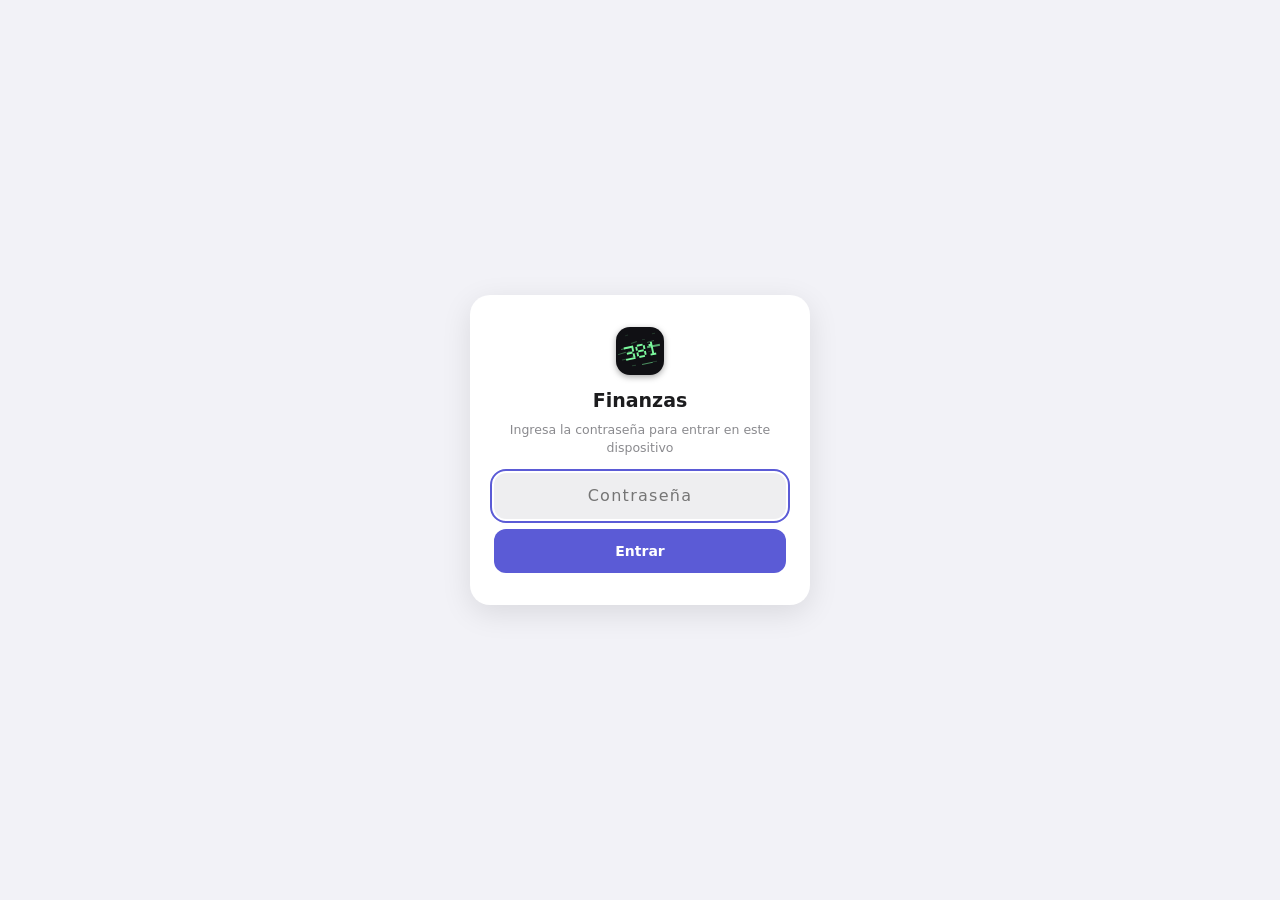
==== dashboard/index.html @ 4a8dc461 "Add current Finanzas dashboard (v13) as redesign baseline, plus PRODUCT.md Co-Authored-By: Claude Op" ====
<!DOCTYPE html>
<html lang="es">
<head>
<meta charset="UTF-8">
<meta name="viewport" content="width=device-width, initial-scale=1.0, viewport-fit=cover">
<meta name="theme-color" content="#F2F2F7" media="(prefers-color-scheme: light)">
<meta name="theme-color" content="#000000" media="(prefers-color-scheme: dark)">
<meta name="apple-mobile-web-app-capable" content="yes">
<meta name="apple-mobile-web-app-title" content="Finanzas">
<meta name="apple-mobile-web-app-status-bar-style" content="black-translucent">
<link rel="manifest" href="manifest.json">
<link rel="apple-touch-icon" href="apple-touch-icon.png">
<link rel="icon" href="icon-192.png">
<title>Inicio · Finanzas</title>
<link rel="preconnect" href="https://script.google.com">
<link rel="stylesheet" href="style.css">
</head>
<body data-page="inicio">
<div class="wrap">
  <header class="top" id="top"></header>
  <main id="app"><div class="state"><div class="spinner"></div>Cargando tus movimientos…</div></main>
</div>
<nav class="tabbar" id="tabbar" aria-label="Secciones"></nav>
<script src="data.js"></script>
<script src="app.js"></script>
<script>if('serviceWorker' in navigator) navigator.serviceWorker.register('sw.js').catch(function(){});</script>
</body>
</html>
---- dashboard/style.css ----
/* ============================================================
   Finanzas · v7
   Superficie tipo iOS (fondo agrupado + tarjetas), modo día y noche
   ============================================================ */
@view-transition { navigation: auto; }

:root{
  --bg:#F2F2F7; --card:#FFFFFF; --sunken:#F7F7FA;
  --label:#1C1C1E; --label-2:#4B4B50; --label-3:#8A8A8E; --label-4:#AEAEB2;
  --sep:rgba(60,60,67,0.10); --track:rgba(118,118,128,0.12); --fill:rgba(118,118,128,0.12);
  --accent:#5B5BD6; --accent-2:#4A4AC4; --accent-soft:rgba(91,91,214,0.10); --accent-soft-2:rgba(91,91,214,0.14);
  --up:#E5484D; --up-soft:rgba(229,72,77,0.10); --down:#16A34A; --down-soft:rgba(22,163,74,0.12);
  --warn:#F97316; --warn-soft:rgba(249,115,22,0.12);
  --seg-on:#FFFFFF; --bar:rgba(255,255,255,0.86); --scrim:rgba(0,0,0,0.40);
  --shadow:0 1px 2px rgba(16,24,40,0.04), 0 4px 16px rgba(16,24,40,0.06);
  --shadow-bar:0 10px 30px rgba(16,24,40,0.16), 0 0 0 0.5px rgba(60,60,67,0.14);
  --grid:rgba(60,60,67,0.08);
  --radius:16px; --radius-sm:12px;
  --ease:cubic-bezier(.16,1,.3,1); --spring:cubic-bezier(.34,1.56,.64,1); --sheet-ease:cubic-bezier(.32,.72,0,1);
  color-scheme: light dark;
}
@media (prefers-color-scheme: dark){
  :root{
    --bg:#000000; --card:#1C1C1E; --sunken:#2C2C2E;
    --label:#F5F5F7; --label-2:#C7C7CC; --label-3:#8E8E93; --label-4:#636366;
    --sep:rgba(84,84,88,0.40); --track:rgba(118,118,128,0.24); --fill:rgba(118,118,128,0.24);
    --accent-soft:rgba(91,91,214,0.24); --accent-soft-2:rgba(91,91,214,0.30);
    --seg-on:#3A3A3C; --bar:rgba(28,28,30,0.86); --scrim:rgba(0,0,0,0.65);
    --shadow:0 1px 2px rgba(0,0,0,0.4);
    --shadow-bar:0 10px 30px rgba(0,0,0,0.5), 0 0 0 0.5px rgba(84,84,88,0.5);
    --grid:rgba(84,84,88,0.35);
  }
}

*{ box-sizing:border-box; -webkit-tap-highlight-color:transparent; }
html{ -webkit-text-size-adjust:100%; }
html,body{ margin:0; padding:0; }
body{
  background:var(--bg); color:var(--label);
  font-family:-apple-system, BlinkMacSystemFont, "SF Pro Text", "Segoe UI", system-ui, sans-serif;
  font-size:16px; line-height:1.45; -webkit-font-smoothing:antialiased; font-variant-numeric:tabular-nums;
}
a{ color:var(--accent); text-decoration:none; }
button{ font-family:inherit; }
[hidden]{ display:none !important; }
.sr{ position:absolute; width:1px; height:1px; overflow:hidden; clip:rect(0 0 0 0); white-space:nowrap; }
a:focus-visible, button:focus-visible, input:focus-visible, select:focus-visible{ outline:2px solid var(--accent); outline-offset:2px; }

.wrap{
  max-width:560px; margin:0 auto;
  padding: calc(env(safe-area-inset-top,0px) + 16px) calc(env(safe-area-inset-right,0px) + 16px)
           calc(env(safe-area-inset-bottom,0px) + 110px) calc(env(safe-area-inset-left,0px) + 16px);
  display:flex; flex-direction:column; gap:14px;
}
#app{ display:flex; flex-direction:column; gap:14px; }
#app > div:empty{ display:none; }
.vista-cards{ display:flex; flex-direction:column; gap:14px; margin-top:14px; }
#rVista{ display:flex; flex-direction:column; gap:14px; margin-top:14px; }

/* ---------- cabecera ---------- */
.top{ display:flex; flex-direction:column; gap:14px; padding:4px 2px 0; view-transition-name: cabecera; }
.brand{ display:flex; align-items:center; justify-content:space-between; }
.brand-l{ display:flex; align-items:center; gap:10px; }
/* Logo 381: número estático + 16 rayitas de estela animadas solo con CSS `animation`
   (transform + opacity => compositor, sin repaint, sin JS). La regla global de
   prefers-reduced-motion (animation:none !important) las congela en su pose base. */
.logo381{
  --logo381-bg:#101014; --logo381-fg:#7CFA9E;
  position:relative; flex:none; width:34px; height:34px; border-radius:10px;
  background:var(--logo381-bg); box-shadow:0 2px 6px rgba(0,0,0,0.35);
  overflow:hidden; isolation:isolate; contain:strict;
}
.logo381__trail{ position:absolute; inset:0; }
.logo381__trail > span{
  position:absolute; left:var(--x); top:var(--y); width:var(--w); height:var(--h);
  background:var(--logo381-fg); opacity:var(--o); transform:rotate(var(--r));
  animation:logo381-drift var(--t) ease-in-out var(--dl) infinite;
  will-change:transform,opacity;
}
@keyframes logo381-drift{
  0%,100%{ transform:rotate(var(--r)) translateX(0); opacity:var(--o); }
  50%    { transform:rotate(var(--r)) translateX(calc(var(--dx) * -1)); opacity:calc(var(--o) * .5); }
}
.logo381__num{ position:absolute; inset:0; width:100%; height:100%; display:block; fill:var(--logo381-fg); }
.brand-t{ display:flex; flex-direction:column; line-height:1.25; }
.brand-t b{ font-size:16px; font-weight:700; letter-spacing:-0.01em; }
.brand-t span{ font-size:12px; color:var(--label-3); white-space:nowrap; }
.live{ border:0; font-family:inherit; cursor:pointer; white-space:nowrap; flex-shrink:0; display:inline-flex; align-items:center; gap:6px; font-size:11.5px; font-weight:700; color:var(--down);
  background:var(--down-soft); padding:5px 9px; border-radius:999px; }
.live i{ width:7px; height:7px; border-radius:50%; background:var(--down); animation:pulse 2s ease-out infinite, latido 2s ease-in-out infinite; }
.live.off{ color:var(--label-3); background:var(--fill); }
.live.off i{ background:var(--label-3); animation:none; }
.live.sync{ color:var(--accent); background:var(--accent-soft); }
.live.sync i{ background:var(--accent); animation:pulse 1s ease-out infinite, latido 1s ease-in-out infinite; }
.title-row{ display:flex; align-items:flex-end; justify-content:space-between; gap:10px; flex-wrap:wrap; }
.title-row h1{ margin:0; font-size:32px; font-weight:800; letter-spacing:-0.035em; line-height:1.1; }
.month{ position:relative; display:inline-flex; align-items:center; gap:6px; background:var(--fill); border-radius:10px; padding:0 10px; min-height:36px; }
.month select{ width:5.7em; text-overflow:ellipsis; appearance:none; -webkit-appearance:none; border:none; background:transparent; font:inherit; font-size:14px; font-weight:600; color:var(--label); padding:0; cursor:pointer; }
.month svg{ pointer-events:none; }

/* ---------- barra de pestañas ---------- */
.tabbar{
  position:fixed; z-index:40; left:50%; transform:translateX(-50%);
  bottom:calc(env(safe-area-inset-bottom,0px) + 14px);
  width:min(528px, calc(100% - 32px));
  display:grid; grid-template-columns:repeat(4,minmax(0,1fr)); gap:2px; padding:6px; border-radius:24px;
  background:var(--bar); -webkit-backdrop-filter:blur(20px) saturate(1.6); backdrop-filter:blur(20px) saturate(1.6);
  box-shadow:var(--shadow-bar); view-transition-name: pestanas;
  animation:navIn .7s var(--ease) both .1s;
}
.tabbar a{ display:flex; flex-direction:column; align-items:center; justify-content:center; gap:3px; min-height:54px;
  border-radius:16px; color:var(--label-3); font-size:11px; font-weight:600; transition:background-color .25s ease, color .25s ease, transform .28s var(--ease); }
.tabbar a[aria-current="page"]{ color:var(--accent); background:var(--accent-soft); font-weight:700; }

/* ---------- tarjetas ---------- */
.card{ background:var(--card); border-radius:var(--radius); box-shadow:var(--shadow); padding:18px; display:flex; flex-direction:column; gap:12px; }
.card.tight{ gap:4px; }
.card-head{ display:flex; align-items:center; justify-content:space-between; gap:2px 8px; flex-wrap:wrap; }   /* v13: si no entra, la nota baja a su propia línea en vez de partir el título */
.card-head > :last-child:not(:first-child){ margin-left:auto; }
.card-title{ margin:0; font-size:12px; font-weight:700; letter-spacing:0.07em; text-transform:uppercase; color:var(--label-3); }
.hint{ font-size:12.5px; color:var(--label-3); font-weight:500; }
.more{ display:inline-flex; align-items:center; gap:4px; font-size:13px; font-weight:600; min-height:32px; background:none; border:none; color:var(--accent); cursor:pointer; padding:0; }
.chips{ display:flex; flex-wrap:wrap; gap:8px; }
.chip{ display:inline-flex; align-items:center; gap:5px; background:var(--sunken); border-radius:8px; padding:6px 10px; font-size:12.5px; font-weight:500; color:var(--label-2); white-space:nowrap; }
.chip b{ color:var(--label); font-weight:700; }
.chip.up{ background:var(--up-soft); color:var(--up); font-weight:700; }
.chip.down{ background:var(--down-soft); color:var(--down); font-weight:700; }
.t-up{ color:var(--up); font-weight:700; } .t-down{ color:var(--down); font-weight:700; } .muted{ color:var(--label-3); }
.big{ font-size:clamp(40px, 12vw, 52px); font-weight:700; letter-spacing:-0.035em; line-height:1.05; margin:2px 0 4px; }
.big.md{ font-size:clamp(36px, 11vw, 44px); }
.mid{ font-size:30px; font-weight:700; letter-spacing:-0.03em; line-height:1.1; }
.note{ margin:4px 6px 0; font-size:12px; line-height:1.5; color:var(--label-3); }
.state{ padding:48px 12px; text-align:center; color:var(--label-3); font-size:14px; }
.spinner{ width:26px; height:26px; margin:0 auto 12px; border-radius:50%; border:2.5px solid var(--track); border-top-color:var(--accent); animation:spin .8s linear infinite; }
.empty{ padding:14px 0 4px; text-align:center; color:var(--label-3); font-size:13.5px; }

.metrics{ display:grid; grid-template-columns:repeat(2,minmax(0,1fr)); gap:8px; }
.metric{ background:var(--sunken); border-radius:var(--radius-sm); padding:12px; display:flex; flex-direction:column; gap:2px; min-width:0; }
.metric .ml{ font-size:11.5px; color:var(--label-3); font-weight:500; }
.metric .mv{ font-size:18px; font-weight:700; letter-spacing:-0.02em; white-space:nowrap; overflow:hidden; text-overflow:ellipsis; }
.metric .ms{ font-size:11.5px; color:var(--label-3); }
.stat3{ display:grid; grid-template-columns:repeat(3,minmax(0,1fr)); gap:8px; }
.stat3 .metric{ padding:10px; }
.stat3 .mv{ font-size:16px; text-overflow:clip; }

/* ---------- barras ---------- */
.stack{ display:flex; height:10px; border-radius:5px; overflow:hidden; gap:2px; }
.stack span{ display:block; height:100%; }
.legend{ display:flex; flex-wrap:wrap; gap:6px 16px; font-size:12.5px; color:var(--label-2); }
.legend span{ display:inline-flex; align-items:center; gap:6px; }
.legend i{ width:8px; height:8px; border-radius:3px; display:inline-block; }
.legend i.dash{ width:14px; height:0; border-top:1.6px dashed var(--label-3); border-radius:0; }
.legend b{ color:var(--label); }
.track{ height:6px; border-radius:3px; background:var(--track); overflow:hidden; }
.track > span{ display:block; height:100%; border-radius:3px; }

/* ---------- filas / listas ---------- */
.list{ display:flex; flex-direction:column; }
.row{ display:flex; align-items:center; gap:12px; min-height:58px; border-bottom:1px solid var(--sep); color:var(--label); padding:6px 0; width:100%; background:none; border-left:0; border-right:0; border-top:0; text-align:left; font:inherit; cursor:default; }
.list > .row:last-child, .list > :last-child .row{ border-bottom:none; }
button.row, a.row{ cursor:pointer; }
.row .main{ flex:1; min-width:0; display:flex; flex-direction:column; }
.row .name{ font-size:14.5px; font-weight:600; white-space:nowrap; overflow:hidden; text-overflow:ellipsis; }
.row .sub{ font-size:12px; color:var(--label-3); white-space:nowrap; overflow:hidden; text-overflow:ellipsis; }
.row .right{ display:flex; flex-direction:column; align-items:flex-end; white-space:nowrap; }
.row .amt, .amt{ font-size:14.5px; font-weight:700; white-space:nowrap; }
.row .date{ font-size:11.5px; color:var(--label-3); }
.row .bar{ width:64px; flex-shrink:0; }
.chev{ flex-shrink:0; color:var(--label-4); }
.tile{ width:36px; height:36px; border-radius:11px; display:flex; align-items:center; justify-content:center; flex-shrink:0; }
.tile.sm{ width:30px; height:30px; border-radius:9px; }
.tile svg{ display:block; }
.group-h{ display:flex; align-items:center; gap:8px; margin-top:12px; padding-bottom:2px; font-size:13px; font-weight:700; color:var(--label-2); }
.group-h span:nth-child(2){ flex:1; }
.tag{ flex-shrink:0; font-size:10.5px; font-weight:700; color:#0D9488; background:rgba(13,148,136,0.12); padding:2px 6px; border-radius:5px; }
.day-h{ font-size:12px; font-weight:700; color:var(--label-3); padding:12px 0 2px; }

/* ---------- control segmentado ---------- */
.seg{ position:relative; display:grid; grid-auto-columns:minmax(0,1fr); grid-auto-flow:column; background:var(--fill); padding:3px; border-radius:11px; }
.seg .pill{ position:absolute; top:3px; bottom:3px; left:3px; border-radius:8px; background:var(--seg-on);
  box-shadow:0 1px 3px rgba(16,24,40,0.12), 0 1px 1px rgba(16,24,40,0.04); transition:transform .5s var(--ease); }
.seg button{ position:relative; z-index:1; min-height:36px; border:none; background:transparent; border-radius:8px; font-size:13px; font-weight:600; color:var(--label-2); cursor:pointer; white-space:nowrap; padding:0 6px; transition:color .3s ease; }
.seg button[aria-pressed="true"]{ color:var(--label); font-weight:700; }

.search{ display:flex; align-items:center; gap:8px; background:var(--fill); border-radius:12px; min-height:44px; padding:0 4px 0 12px; }
.search input{ flex:1; min-width:0; border:none; background:transparent; font:inherit; font-size:16px; color:var(--label); outline:none; padding:10px 0; }
.search input::placeholder{ color:var(--label-3); }
.search input::-webkit-search-cancel-button{ display:none; }
.search .clear[hidden]{ display:none; }
.search .clear{ width:36px; height:36px; border:none; background:transparent; display:flex; align-items:center; justify-content:center; cursor:pointer; color:var(--label-2); }
.search .clear span{ width:20px; height:20px; border-radius:50%; background:var(--track); display:flex; align-items:center; justify-content:center; }

/* ---------- meta ---------- */
.pill-state{ display:inline-flex; align-items:center; gap:6px; font-size:12px; font-weight:700; padding:5px 9px; border-radius:999px; white-space:nowrap; }
.pill-state i{ width:6px; height:6px; border-radius:50%; background:currentColor; }
.st-ok{ color:var(--down); background:var(--down-soft); } .st-justo{ color:#D97706; background:rgba(217,119,6,0.12); } .st-alto{ color:var(--up); background:var(--up-soft); }
.st-alto i{ animation:pulse 1.6s ease-out infinite; }
.msg{ margin:0; font-size:15px; line-height:1.5; font-weight:500; }
.meter{ position:relative; height:10px; border-radius:5px; background:var(--track); }
.meter .fill{ position:absolute; left:0; top:0; bottom:0; border-radius:5px; }
.meter .mark{ position:absolute; top:-4px; width:2px; height:18px; border-radius:1px; background:var(--label); animation:markPulse 1.8s ease-in-out infinite; }
.scale{ display:flex; justify-content:space-between; font-size:12px; color:var(--label-3); font-weight:600; }
.flag{ display:flex; gap:10px; align-items:flex-start; font-size:14px; line-height:1.45; border-top:1px solid var(--sep); padding-top:12px; }
.pace{ display:flex; align-items:center; gap:12px; background:var(--accent-soft); border-radius:12px; padding:12px 14px; }
.presu-cat{ display:flex; flex-direction:column; gap:8px; background:var(--sunken); border-radius:12px; padding:14px; }
.row-tap-inner{ display:flex; align-items:center; gap:10px; flex:1; min-width:0; background:none; border:none; padding:0; margin:0; text-align:left; font:inherit; color:inherit; cursor:pointer; }
.row-tap-inner:active{ opacity:.6; }
.row-tap-inner .chev{ color:var(--label-4); flex-shrink:0; }
.presu-row-input{ display:flex; align-items:center; gap:4px; flex-shrink:0; }
.presu-row-input .cur{ font-size:13px; color:var(--label-3); font-weight:600; }
.presu-row-input input{ width:78px; min-height:38px; border-radius:10px; border:none; background:var(--fill); padding:0 8px; font:inherit; font-size:15px; color:var(--label); text-align:right; }
.presu-total{ display:flex; flex-direction:column; gap:6px; background:var(--sunken); border-radius:12px; padding:14px; }
.presu-total .line{ display:flex; justify-content:space-between; font-size:13.5px; color:var(--label-2); }
.presu-total .line.total{ font-size:17px; font-weight:800; color:var(--label); padding-top:8px; margin-top:2px; border-top:1px solid var(--sep); }
.pace b{ color:var(--label); }
.pace .pt{ font-size:14px; font-weight:700; } .pace .ps{ font-size:12.5px; color:var(--label-2); }
.btn{ align-self:flex-start; display:inline-flex; align-items:center; gap:6px; min-height:44px; padding:0 16px; border-radius:12px; border:none;
  background:var(--accent-soft); color:var(--accent); font-size:14px; font-weight:700; cursor:pointer; }
.btn.solid{ background:var(--accent); color:#fff; }
.btn.ghost{ background:transparent; color:var(--label-2); }
.btn.sm{ min-height:36px; padding:0 12px; font-size:13px; border-radius:10px; }
.btn.done{ background:var(--down-soft); color:var(--down); }
.form{ display:flex; gap:8px; flex-wrap:wrap; }
.form input{ flex:1; min-width:120px; min-height:44px; border-radius:12px; border:none; background:var(--fill); padding:0 12px; font:inherit; font-size:16px; color:var(--label); }

/* ---------- gráficos ---------- */
.chart svg{ display:block; width:100%; height:auto; overflow:visible; }
.chart text{ font-family:inherit; }
.vbars{ display:grid; grid-auto-flow:column; grid-auto-columns:minmax(0,1fr); gap:10px; align-items:end; }
.vbars .col{ display:flex; flex-direction:column; align-items:center; justify-content:flex-end; gap:4px; height:100%; min-width:0; }
.vbars .v{ font-size:10.5px; font-weight:600; color:var(--label-3); white-space:nowrap; }
.vbars .b{ position:relative; width:100%; border-radius:7px 7px 3px 3px; }
.vbars .col.on .v{ color:var(--label); font-weight:800; }
.vbars .col.on .b::after{ content:''; position:absolute; inset:0; border-radius:inherit; pointer-events:none; animation:barGlow 2.2s ease-in-out infinite; }
@keyframes barGlow{ 0%,100%{ box-shadow:0 0 0 0 transparent; } 50%{ box-shadow:0 0 9px 1px color-mix(in srgb, var(--label) 25%, transparent); } }
.xlabels{ display:grid; grid-auto-flow:column; grid-auto-columns:minmax(0,1fr); gap:10px; text-align:center; font-size:12px; color:var(--label-3); font-weight:500; }
.xlabels .on{ color:var(--label); font-weight:800; }
.bars-wrap{ position:relative; }
.goal-line{ position:absolute; left:0; right:0; border-top:1.5px dashed var(--label-4); pointer-events:none; }
.donut-row{ display:flex; align-items:center; gap:16px; }
.donut{ position:relative; width:132px; height:132px; flex-shrink:0; }
.donut .c{ position:absolute; inset:0; display:flex; flex-direction:column; align-items:center; justify-content:center; }
.donut .c b{ font-size:16px; font-weight:700; letter-spacing:-0.02em; }
.donut .c b.sm{ font-size:13.5px; }   /* totales enteros de 5 cifras (S/ 12,345) caben en el hueco de 84px */
.donut .c span{ font-size:10.5px; color:var(--label-3); }
.leg{ flex:1; min-width:0; display:flex; flex-direction:column; }
.leg div{ display:flex; align-items:center; gap:8px; padding:6px 0; font-size:13.5px; }
.leg i{ width:9px; height:9px; border-radius:3px; flex-shrink:0; }
.leg .n{ flex:1; min-width:0; color:var(--label-2); overflow:hidden; text-overflow:ellipsis; white-space:nowrap; display:flex; flex-direction:column; line-height:1.3; }
.leg .n b{ color:var(--label); font-size:13px; }
.leg i{ align-self:flex-start; margin-top:4px; }
.leg .v{ font-weight:700; font-size:13px; white-space:nowrap; }
.leg .p{ font-size:11.5px; color:var(--label-3); min-width:38px; text-align:right; }

/* calendario */
.cal{ display:grid; grid-template-columns:repeat(7,minmax(0,1fr)); gap:7px; }
.cal .wd{ font-size:11px; font-weight:600; color:var(--label-3); text-align:center; }
.cal .d{ position:relative; aspect-ratio:1; border:none; border-radius:9px; display:flex; flex-direction:column; justify-content:space-between; padding:5px 6px; font:inherit; cursor:pointer;
  transition:box-shadow .25s ease, transform .3s var(--ease); }
.cal .d .n{ font-size:10.5px; font-weight:700; line-height:1; text-align:left; }
.cal .d .a{ font-size:9.5px; font-weight:600; line-height:1; text-align:right; opacity:.85; }
.cal .d.dark{ color:#fff; } .cal .d.light{ color:var(--label); }
.cal .d.today::after{ content:''; position:absolute; inset:0; border-radius:inherit; pointer-events:none; animation:todayGlow 2.4s ease-out infinite; }
.cal .d[aria-pressed="true"]{ box-shadow:0 0 0 2px var(--card), 0 0 0 3px var(--accent); transform:scale(1.03); }
.cal .d.fut{ background:transparent; border:1.5px dashed var(--label-4); cursor:default; opacity:.7; }
.cal .d.fut .n{ color:var(--label-3); }
.cal-legend{ display:flex; align-items:center; justify-content:space-between; gap:10px; flex-wrap:wrap; font-size:11.5px; color:var(--label-3); }
.cal-legend .sc{ display:inline-flex; align-items:center; gap:4px; }
.cal-legend .sc i{ width:12px; height:12px; border-radius:3px; }
.daybox{ background:var(--sunken); border-radius:14px; padding:16px; display:flex; flex-direction:column; gap:10px; }
.daybox .top-l{ display:flex; align-items:flex-start; justify-content:space-between; gap:12px; }
.daybox .lbl{ font-size:12.5px; color:var(--label-3); font-weight:600; }
.daybox .val{ font-size:40px; font-weight:800; letter-spacing:-0.03em; line-height:1.08; margin-top:2px; }
.insight{ margin:0; font-size:13.5px; line-height:1.5; color:var(--label-2); background:var(--sunken); border-radius:12px; padding:12px 14px; }
.insight b{ color:var(--label); }
.vs{ display:flex; flex-direction:column; gap:8px; }
.vs .r{ display:flex; align-items:center; gap:10px; }
.vs .r .l{ width:72px; font-size:12.5px; font-weight:600; color:var(--label-2); }
.vs .r .t{ flex:1; height:12px; border-radius:6px; background:var(--track); overflow:hidden; }
.vs .r .t span{ display:block; height:100%; border-radius:6px; }
.vs .r .v{ width:62px; text-align:right; font-size:14px; font-weight:700; }

/* préstamos */
.loan{ padding:12px 0; border-bottom:1px solid var(--sep); display:flex; flex-direction:column; gap:8px; }
.loan:last-child{ border-bottom:none; }
/* v12: la fila de cada persona se toca para ver su detalle */
.loan.tap{ width:100%; background:none; border:0; border-bottom:1px solid var(--sep); text-align:left; font:inherit; color:inherit; cursor:pointer; -webkit-tap-highlight-color:transparent; }
.loan.tap:last-child{ border-bottom:none; }
.loan.tap:active{ opacity:.6; }
.loan .who .nm{ overflow:hidden; text-overflow:ellipsis; white-space:nowrap; }
.loan .who .cnt{ flex-shrink:0; font-size:11px; font-weight:700; color:var(--label-2); background:var(--fill); border-radius:999px; padding:1px 7px; }
.loan .amt{ display:inline-flex; align-items:center; gap:6px; white-space:nowrap; }
.row.dim{ opacity:.55; }
.loan .lt{ display:flex; align-items:center; justify-content:space-between; gap:10px; }
.loan .who{ display:flex; align-items:center; gap:10px; font-size:15px; font-weight:700; min-width:0; }
.av{ width:30px; height:30px; border-radius:50%; display:flex; align-items:center; justify-content:center; font-size:12.5px; font-weight:800; flex-shrink:0; }
.loan .meta{ display:flex; justify-content:space-between; font-size:12px; color:var(--label-3); }
.loan .meta b{ color:var(--label-2); }

/* ---------- hoja de detalle ---------- */
.sheet-ov{ position:fixed; inset:0; z-index:100; display:flex; align-items:flex-end; justify-content:center; background:rgba(0,0,0,0); transition:background .3s ease; }
.sheet-ov.open{ background:var(--scrim); }
.sheet{ width:100%; max-width:560px; max-height:92vh; background:var(--card); border-radius:20px 20px 0 0; display:flex; flex-direction:column;
  transform:translateY(100%); transition:transform .55s var(--sheet-ease); box-shadow:0 -8px 30px rgba(0,0,0,0.18);
  padding-bottom:env(safe-area-inset-bottom,0px); }
.sheet-ov.open .sheet{ transform:translateY(0); }
.sheet-grip{ width:40px; height:5px; border-radius:3px; background:var(--label-4); opacity:.6; margin:10px auto 2px; flex-shrink:0; }
.sheet-head{ display:flex; align-items:center; gap:10px; padding:4px 18px 10px; flex-shrink:0; }
.sheet-head .tt{ flex:1; min-width:0; display:flex; flex-direction:column; gap:2px; }
.sheet-head .crumb{ font-size:12px; font-weight:700; }
.sheet-head h2{ margin:0; display:flex; align-items:center; gap:10px; font-size:22px; font-weight:800; letter-spacing:-0.02em; line-height:1.15; }
.sheet-x, .sheet-back{ width:44px; height:44px; border-radius:50%; border:none; background:var(--fill); color:var(--label-2); display:flex; align-items:center; justify-content:center; cursor:pointer; flex-shrink:0; }
.sheet-back[hidden]{ display:none; }
.sheet-body{ overflow-y:auto; -webkit-overflow-scrolling:touch; overscroll-behavior:contain; padding:0 18px 28px; display:flex; flex-direction:column; gap:16px; }
.block-label{ font-size:12px; font-weight:700; letter-spacing:0.07em; text-transform:uppercase; color:var(--label-3); }

/* ---------- animaciones ---------- */
@keyframes fadeUp{ from{ opacity:0; transform:translateY(18px) scale(.985); filter:blur(3px); } to{ opacity:1; transform:none; filter:none; } }
@keyframes reveal{ from{ opacity:0; transform:translateY(-6px); } to{ opacity:1; transform:none; } }
@keyframes growY{ from{ transform:scaleY(0); } to{ transform:scaleY(1); } }
@keyframes growX{ from{ transform:scaleX(0); } to{ transform:scaleX(1); } }
@keyframes draw{ from{ stroke-dashoffset:1; } to{ stroke-dashoffset:0; } }
@keyframes fadeIn{ from{ opacity:0; } to{ opacity:1; } }
@keyframes pop{ 0%{ opacity:0; transform:scale(.2); } 60%{ opacity:1; transform:scale(1.15); } 100%{ opacity:1; transform:scale(1); } }
@keyframes pulse{ 0%{ box-shadow:0 0 0 0 color-mix(in srgb, currentColor 55%, transparent); } 70%{ box-shadow:0 0 0 7px transparent; } 100%{ box-shadow:0 0 0 0 transparent; } }
@keyframes latido{ 0%,100%{ transform:scale(1); } 50%{ transform:scale(1.3); } }
@keyframes ping{ 0%{ transform:scale(1); opacity:.55; } 100%{ transform:scale(2.3); opacity:0; } }
@keyframes bobUp{ 0%,100%{ transform:translateY(0); } 50%{ transform:translateY(-2px); } }
@keyframes bobDown{ 0%,100%{ transform:translateY(0); } 50%{ transform:translateY(2px); } }
@keyframes todayGlow{ 0%{ box-shadow:inset 0 0 0 1.5px var(--accent), 0 0 0 0 color-mix(in srgb, var(--accent) 45%, transparent); } 70%{ box-shadow:inset 0 0 0 1.5px var(--accent), 0 0 0 6px transparent; } 100%{ box-shadow:inset 0 0 0 1.5px var(--accent), 0 0 0 0 transparent; } }
@keyframes markPulse{ 0%,100%{ opacity:1; } 50%{ opacity:.4; } }
.live-ping{ transform-box:fill-box; transform-origin:center; animation:ping 1.8s cubic-bezier(0,0,.2,1) infinite; }
.arrow{ display:inline-block; font-style:normal; }
.chip.up .arrow, .t-up .arrow{ animation:bobUp 1.1s ease-in-out infinite; }
.chip.down .arrow, .t-down .arrow{ animation:bobDown 1.1s ease-in-out infinite; }
@keyframes navIn{ from{ opacity:0; transform:translate(-50%,28px) scale(.96); } to{ opacity:1; transform:translate(-50%,0); } }
@keyframes spin{ to{ transform:rotate(360deg); } }

/* Las tarjetas entran cuando llegan a pantalla; lo de adentro anima con ellas */
.anim{ opacity:0; }
.anim.in{ animation:fadeUp .8s var(--ease) both; animation-delay:var(--d,0ms); }
.gy{ transform-origin:bottom; transform:scaleY(0); }
.in .gy{ animation:growY .9s var(--ease) both; animation-delay:calc(var(--d,0ms) + var(--i,0) * 55ms + 150ms); }
.gx{ transform-origin:left; transform:scaleX(0); }
.in .gx{ animation:growX 1s var(--ease) both; animation-delay:calc(var(--d,0ms) + var(--i,0) * 45ms + 200ms); }
.dr{ stroke-dasharray:1; stroke-dashoffset:1; }
.in .dr{ animation:draw 1.2s var(--ease) both; animation-delay:calc(var(--d,0ms) + 250ms); }
.fi{ opacity:0; }
.in .fi{ animation:fadeIn .8s ease both; animation-delay:calc(var(--d,0ms) + var(--i,0) * 60ms + 450ms); }
.pp{ opacity:0; transform-box:fill-box; transform-origin:center; }
.in .pp{ animation:pop .6s var(--spring) both; animation-delay:calc(var(--d,0ms) + var(--i,0) * 80ms + 700ms); }
.cal .d.pp{ transform-box:border-box; }
.in .cal .d.pp{ animation-delay:calc(var(--i,0) * 18ms + 200ms); }
.view-in{ animation:reveal .45s var(--ease) both; }
.quiet .anim{ opacity:1; animation:none !important; }
.quiet .gy, .quiet .gx{ transform:none; animation:none !important; }
.quiet .dr{ stroke-dashoffset:0; animation:none !important; }
.quiet .fi, .quiet .pp{ opacity:1; animation:none !important; }

a, button, summary, label, .row{ transition:transform .28s var(--ease), background-color .2s ease, opacity .2s ease; }
a:active, button:active, .row:active{ transform:scale(.975); }
.cal .d.fut:active, .tabbar a:active{ transform:none; }
@media (hover:hover){ button.row:hover, a.row:hover, .row-tap-inner:hover{ opacity:.85; } }

::view-transition-old(root), ::view-transition-new(root){ animation-duration:.25s; }

@media (prefers-reduced-motion: reduce){
  *, *::before, *::after{ animation:none !important; transition:none !important; }
  .anim, .fi, .pp{ opacity:1 !important; }
  .gy, .gx{ transform:none !important; }
  .dr{ stroke-dashoffset:0 !important; }
  ::view-transition-group(*), ::view-transition-old(*), ::view-transition-new(*){ animation:none !important; }
}
@media (min-width:600px){ .wrap{ padding-top:28px; } }

/* ============================================================
   Vista de escritorio
   Mismo HTML, mismo JS, mismos datos: la barra de pestañas se
   convierte en un panel lateral fijo y las hojas de detalle se
   abren como ventanas centradas en vez de deslizarse desde abajo.
   Todo lo demás (tarjetas, tipografía, gráficos) es igual.
   ============================================================ */
@media (min-width:880px){
  body{ display:flex; align-items:flex-start; min-height:100vh; }

  /* -------- panel lateral (antes: barra de pestañas inferior) -------- */
  .tabbar{
    position:sticky; top:0; left:auto; right:auto; bottom:auto; transform:none;
    order:-1; flex-shrink:0;
    width:248px; height:100vh; max-width:none;
    display:flex; flex-direction:column; align-items:stretch;
    gap:2px; padding:28px 16px; border-radius:0;
    background:var(--card); -webkit-backdrop-filter:none; backdrop-filter:none;
    box-shadow:inset -1px 0 0 var(--sep);
    animation:none;
  }
  .tabbar a{ flex-direction:row; justify-content:flex-start; gap:12px; min-height:44px; padding:0 12px; border-radius:10px; font-size:14.5px; }
  .tabbar a:active{ transform:none; }
  @media (hover:hover){ .tabbar a:not([aria-current="page"]):hover{ background:var(--sunken); color:var(--label-2); } }

  /* -------- columna de contenido -------- */
  .wrap{ max-width:720px; margin:0; padding:40px 48px 64px; }
  .card{ padding:22px 24px; }
  @media (hover:hover){
    button.row:hover, a.row:hover{ background:var(--sunken); border-radius:10px; opacity:1; }
    .row-tap-inner:hover{ background:var(--sunken); border-radius:10px; opacity:1; padding:6px 8px; margin:-6px -8px; }
  }

  /* -------- hojas de detalle: ventana centrada en vez de hoja inferior -------- */
  .sheet-ov{ align-items:center; padding:24px; }
  .sheet{ width:min(600px,100%); max-height:min(720px,86vh); border-radius:20px; box-shadow:0 20px 60px rgba(0,0,0,0.22), 0 0 0 0.5px var(--sep);
    transform:scale(.96); opacity:0; transition:transform .35s var(--ease), opacity .3s ease; }
  .sheet-ov.open .sheet{ transform:scale(1); opacity:1; }
  .sheet-grip{ display:none; }
}

/* -------- pantallas anchas: las tarjetas se reacomodan en 2 columnas
   en vez de una sola columna estirada, para aprovechar el ancho ---- */
@media (min-width:1150px){
  /* el contenido crece para llenar todo el ancho junto al panel lateral;
     grid con auto-fit agrega más columnas solo si el monitor da para
     eso, y (a diferencia de columns) estira todas las tarjetas de una
     misma fila a la misma altura, para que encajen de verdad */
  .wrap{ flex:1 1 auto; min-width:0; max-width:2000px; padding:40px 56px 64px; }
  #app{ display:grid; grid-template-columns:repeat(auto-fit, minmax(420px, 1fr)); gap:24px; align-items:stretch; }
  #app > .card{ margin:0; width:100%; height:100%; }
  #app > .card.wide{ grid-column:1 / -1; }
  .note{ grid-column:1 / -1; }
  /* Gastos ya trae su propia cabecera + buscador fuera de las tarjetas;
     ahí el que se reparte en columnas es .vista-cards, no #app entero */
  body[data-page="gastos"] #app{ display:flex; }
  .vista-cards{ display:grid; grid-template-columns:repeat(auto-fit, minmax(420px, 1fr)); gap:24px; align-items:stretch; margin-top:14px; }
  .vista-cards > .card{ margin:0; width:100%; height:100%; }
  .vista-cards > .card.wide{ grid-column:1 / -1; }

  /* Ritmo también tiene su propio selector de vista (Ritmo/Presupuesto)
     fuera de las tarjetas; el que se reparte en columnas es #rVista */
  body[data-page="ritmo"] #app{ display:flex; }
  #rVista{ display:grid; grid-template-columns:repeat(auto-fit, minmax(420px, 1fr)); gap:24px; align-items:stretch; margin-top:14px; }
  #rVista > .card{ margin:0; width:100%; height:100%; }
  #rVista > .card.wide{ grid-column:1 / -1; }

  /* Subcategorías: en vez de una lista larga y angosta, los grupos se
     acomodan en columnas tipo directorio, usando el ancho completo */
  .sub-cols{ column-width:320px; column-gap:28px; }
  .cat-group{ break-inside:avoid; margin-bottom:4px; }
  /* el donut ya no necesita estirarse de canto a canto: se ve mejor
     como un widget compacto centrado que como una fila con huecos */
  .donut-row{ max-width:640px; margin:0 auto; gap:32px; }
  .donut-row .leg{ flex:1; }

  /* calendario de Ritmo: en vez de estirar las celdas hasta verse
     enormes, el detalle del día se acomoda al costado, ocupando el
     ancho extra con contenido en vez de espacio vacío */
  .cal-card{ display:grid; grid-template-columns:minmax(0,1fr) 340px; column-gap:28px; align-items:start; }
  .cal-card .card-head{ grid-column:1; }
  .cal-card .cal{ grid-column:1; max-width:620px; }
  .cal-card .cal-legend{ grid-column:1; max-width:620px; }
  .cal-card .daybox{ grid-column:2; grid-row:1 / 4; align-self:stretch; margin:0; max-height:none; overflow-y:auto; }
}

/* ---------- candado de acceso ---------- */
body.gate-lock .wrap, body.gate-lock .tabbar{ display:none; }
.gate-ov{ position:fixed; inset:0; z-index:200; display:flex; align-items:center; justify-content:center; padding:24px; background:var(--bg); }
.gate-card{ width:100%; max-width:340px; display:flex; flex-direction:column; align-items:center; text-align:center; gap:6px;
  background:var(--card); border-radius:20px; padding:32px 24px; box-shadow:0 8px 30px rgba(0,0,0,0.10); }
.gate-card .logo381{ width:48px; height:48px; border-radius:14px; margin-bottom:6px; }
.gate-card h1{ margin:0; font-size:19px; font-weight:800; color:var(--label); }
.gate-card .hint{ margin:0 0 10px; }
.gate-form{ width:100%; display:flex; flex-direction:column; gap:10px; }
.gate-form input{ width:100%; box-sizing:border-box; min-height:46px; border-radius:12px; border:none; background:var(--fill); padding:0 14px; font:inherit; font-size:16px; letter-spacing:0.08em; color:var(--label); text-align:center; }
.gate-form .btn{ width:100%; justify-content:center; }
.gate-err{ margin:10px 0 0; font-size:12.5px; color:var(--up); font-weight:600; }
.gate-card.shake{ animation:gateShake .4s ease; }
@keyframes gateShake{ 0%,100%{ transform:translateX(0); } 20%{ transform:translateX(-8px); } 40%{ transform:translateX(7px); } 60%{ transform:translateX(-5px); } 80%{ transform:translateX(3px); } }
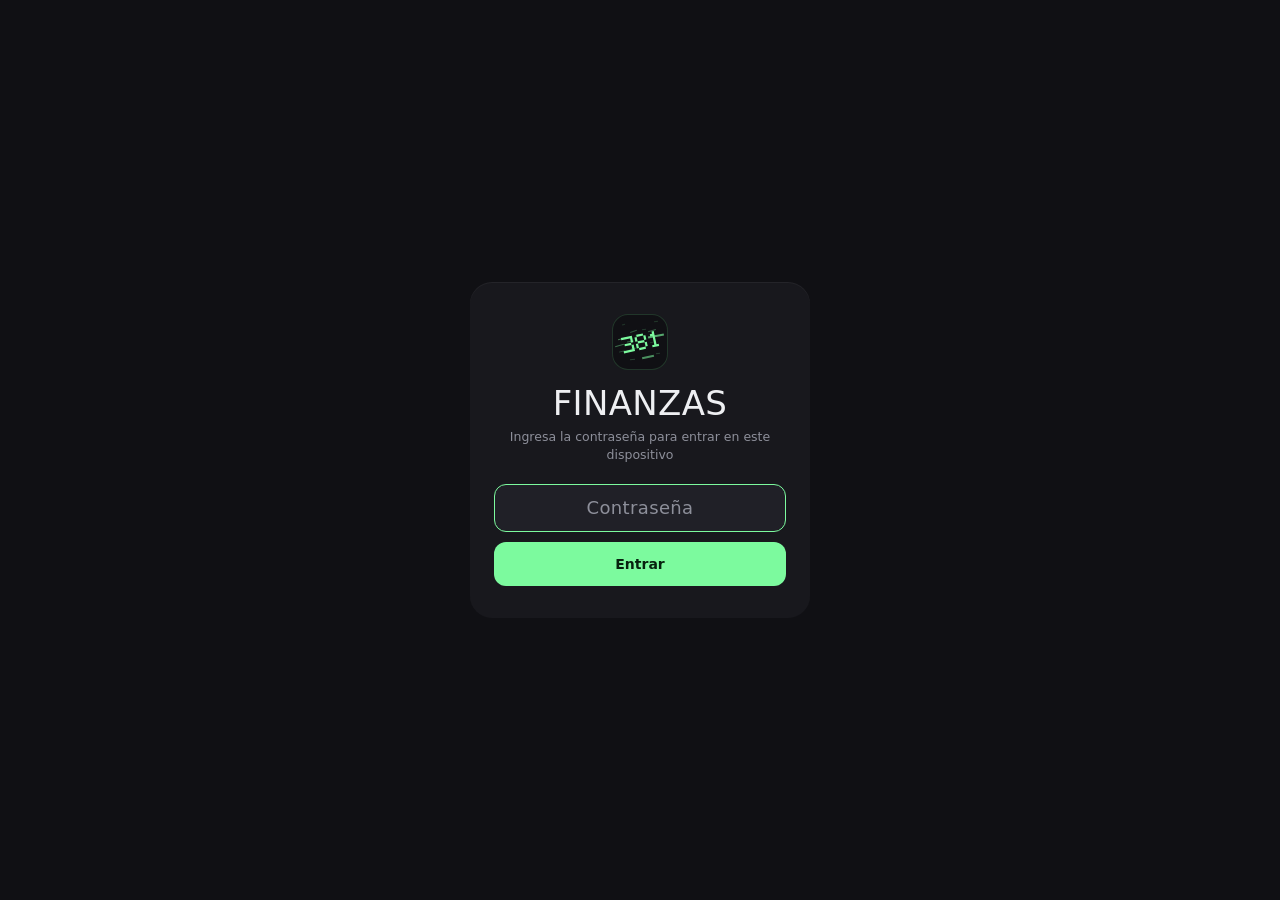
==== commit dd72222f: "Redesign Finanzas dashboard with the 381 'Cartel' design system - Dark-only 381 identity: #101014 gr" ====
--- a/dashboard/index.html
+++ b/dashboard/index.html
@@ -3,8 +3,8 @@
 <head>
 <meta charset="UTF-8">
 <meta name="viewport" content="width=device-width, initial-scale=1.0, viewport-fit=cover">
-<meta name="theme-color" content="#F2F2F7" media="(prefers-color-scheme: light)">
-<meta name="theme-color" content="#000000" media="(prefers-color-scheme: dark)">
+<meta name="theme-color" content="#101014">
+<meta name="color-scheme" content="dark">
 <meta name="apple-mobile-web-app-capable" content="yes">
 <meta name="apple-mobile-web-app-title" content="Finanzas">
 <meta name="apple-mobile-web-app-status-bar-style" content="black-translucent">
@@ -13,12 +13,13 @@
 <link rel="icon" href="icon-192.png">
 <title>Inicio · Finanzas</title>
 <link rel="preconnect" href="https://script.google.com">
+<link rel="preload" href="fonts/anton-latin.woff2" as="font" type="font/woff2" crossorigin>
 <link rel="stylesheet" href="style.css">
 </head>
 <body data-page="inicio">
 <div class="wrap">
   <header class="top" id="top"></header>
-  <main id="app"><div class="state"><div class="spinner"></div>Cargando tus movimientos…</div></main>
+  <main id="app"><div class="skel-wrap" role="status" aria-label="Cargando tus movimientos"><div class="skel hero"></div><div class="skel"></div><div class="skel"></div></div></main>
 </div>
 <nav class="tabbar" id="tabbar" aria-label="Secciones"></nav>
 <script src="data.js"></script>
--- a/dashboard/style.css
+++ b/dashboard/style.css
@@ -1,45 +1,56 @@
 /* ============================================================
-   Finanzas · v7
-   Superficie tipo iOS (fondo agrupado + tarjetas), modo día y noche
+   Finanzas · v14 · sistema "Cartel 381"
+   Solo modo oscuro: base casi negra #101014 y el verde #7CFA9E
+   de la marca 381. Las cifras grandes y el estado del mes se
+   leen como un cartel (letra condensada Anton + franja de color);
+   todo lo demás usa la fuente del sistema para leer rápido.
    ============================================================ */
 @view-transition { navigation: auto; }
 
+@font-face{
+  font-family:"Anton"; font-style:normal; font-weight:400; font-display:swap;
+  src:url("fonts/anton-latin.woff2") format("woff2");
+  unicode-range:U+0000-00FF, U+0131, U+0152-0153, U+02BB-02BC, U+02C6, U+02DA, U+02DC, U+0304, U+0308, U+0329, U+2000-206F, U+20AC, U+2122, U+2191, U+2193, U+2212, U+2215, U+FEFF, U+FFFD;
+}
+
 :root{
-  --bg:#F2F2F7; --card:#FFFFFF; --sunken:#F7F7FA;
-  --label:#1C1C1E; --label-2:#4B4B50; --label-3:#8A8A8E; --label-4:#AEAEB2;
-  --sep:rgba(60,60,67,0.10); --track:rgba(118,118,128,0.12); --fill:rgba(118,118,128,0.12);
-  --accent:#5B5BD6; --accent-2:#4A4AC4; --accent-soft:rgba(91,91,214,0.10); --accent-soft-2:rgba(91,91,214,0.14);
-  --up:#E5484D; --up-soft:rgba(229,72,77,0.10); --down:#16A34A; --down-soft:rgba(22,163,74,0.12);
-  --warn:#F97316; --warn-soft:rgba(249,115,22,0.12);
-  --seg-on:#FFFFFF; --bar:rgba(255,255,255,0.86); --scrim:rgba(0,0,0,0.40);
-  --shadow:0 1px 2px rgba(16,24,40,0.04), 0 4px 16px rgba(16,24,40,0.06);
-  --shadow-bar:0 10px 30px rgba(16,24,40,0.16), 0 0 0 0.5px rgba(60,60,67,0.14);
-  --grid:rgba(60,60,67,0.08);
-  --radius:16px; --radius-sm:12px;
-  --ease:cubic-bezier(.16,1,.3,1); --spring:cubic-bezier(.34,1.56,.64,1); --sheet-ease:cubic-bezier(.32,.72,0,1);
-  color-scheme: light dark;
-}
-@media (prefers-color-scheme: dark){
-  :root{
-    --bg:#000000; --card:#1C1C1E; --sunken:#2C2C2E;
-    --label:#F5F5F7; --label-2:#C7C7CC; --label-3:#8E8E93; --label-4:#636366;
-    --sep:rgba(84,84,88,0.40); --track:rgba(118,118,128,0.24); --fill:rgba(118,118,128,0.24);
-    --accent-soft:rgba(91,91,214,0.24); --accent-soft-2:rgba(91,91,214,0.30);
-    --seg-on:#3A3A3C; --bar:rgba(28,28,30,0.86); --scrim:rgba(0,0,0,0.65);
-    --shadow:0 1px 2px rgba(0,0,0,0.4);
-    --shadow-bar:0 10px 30px rgba(0,0,0,0.5), 0 0 0 0.5px rgba(84,84,88,0.5);
-    --grid:rgba(84,84,88,0.35);
-  }
+  color-scheme: dark;
+  /* superficies */
+  --bg:#101014; --rail:#0B0B0E; --card:#18181D; --sunken:#202027; --raised:#2A2A33;
+  /* texto (todos AA sobre --card) */
+  --label:#EEEFF2; --label-2:#BABCC5; --label-3:#8D8F9A; --label-4:#5D5F6A;
+  --sep:rgba(255,255,255,0.07); --track:rgba(255,255,255,0.08); --fill:rgba(255,255,255,0.06);
+  --grid:rgba(255,255,255,0.07); --edge:rgba(255,255,255,0.05);
+  /* marca y estados */
+  --accent:#7CFA9E; --accent-2:#62E888; --accent-ink:#07210F;
+  --accent-soft:rgba(124,250,158,0.11); --accent-soft-2:rgba(124,250,158,0.17);
+  --ok:#7CFA9E; --justo:#FFD84D; --alto:#FF5C7A; --warn:#FFA94D; --info:#5CE1E6;
+  --up:#FF5C7A; --up-soft:rgba(255,92,122,0.14); --down:#7CFA9E; --down-soft:rgba(124,250,158,0.12);
+  --warn-soft:rgba(255,169,77,0.14);
+  --ink:#101014;                       /* texto sobre una franja de color */
+  --seg-on:#2E2E38; --bar:rgba(24,24,29,0.82); --scrim:rgba(4,4,6,0.66);
+  --shadow:none;
+  --shadow-bar:0 12px 32px rgba(0,0,0,0.55), 0 0 0 1px rgba(255,255,255,0.06);
+  --radius:18px; --radius-sm:12px;
+  --font-ui:-apple-system, BlinkMacSystemFont, "SF Pro Text", "Segoe UI", system-ui, sans-serif;
+  --font-cartel:"Anton", "Arial Narrow", "Roboto Condensed", var(--font-ui);
+  /* movimiento (curvas de Emil Kowalski) */
+  --ease-out:cubic-bezier(0.23,1,0.32,1);
+  --ease-in-out:cubic-bezier(0.77,0,0.175,1);
+  --ease-drawer:cubic-bezier(0.32,0.72,0,1);
+  --ease:var(--ease-out); --sheet-ease:var(--ease-drawer);
 }
 
 *{ box-sizing:border-box; -webkit-tap-highlight-color:transparent; }
-html{ -webkit-text-size-adjust:100%; }
+html{ -webkit-text-size-adjust:100%; background:var(--bg); scrollbar-color:var(--raised) transparent; }
 html,body{ margin:0; padding:0; }
 body{
   background:var(--bg); color:var(--label);
-  font-family:-apple-system, BlinkMacSystemFont, "SF Pro Text", "Segoe UI", system-ui, sans-serif;
+  font-family:var(--font-ui);
   font-size:16px; line-height:1.45; -webkit-font-smoothing:antialiased; font-variant-numeric:tabular-nums;
-}
+  caret-color:var(--accent); accent-color:var(--accent);
+}
+::selection{ background:rgba(124,250,158,0.28); color:#fff; }
 a{ color:var(--accent); text-decoration:none; }
 button{ font-family:inherit; }
 [hidden]{ display:none !important; }
@@ -48,26 +59,25 @@
 
 .wrap{
   max-width:560px; margin:0 auto;
-  padding: calc(env(safe-area-inset-top,0px) + 16px) calc(env(safe-area-inset-right,0px) + 16px)
-           calc(env(safe-area-inset-bottom,0px) + 110px) calc(env(safe-area-inset-left,0px) + 16px);
-  display:flex; flex-direction:column; gap:14px;
-}
-#app{ display:flex; flex-direction:column; gap:14px; }
+  padding: calc(env(safe-area-inset-top,0px) + 14px) calc(env(safe-area-inset-right,0px) + 16px)
+           calc(env(safe-area-inset-bottom,0px) + 112px) calc(env(safe-area-inset-left,0px) + 16px);
+  display:flex; flex-direction:column; gap:16px;
+}
+#app{ display:flex; flex-direction:column; gap:12px; }
 #app > div:empty{ display:none; }
-.vista-cards{ display:flex; flex-direction:column; gap:14px; margin-top:14px; }
-#rVista{ display:flex; flex-direction:column; gap:14px; margin-top:14px; }
+.vista-cards, #rVista{ display:flex; flex-direction:column; gap:12px; margin-top:12px; }
 
 /* ---------- cabecera ---------- */
-.top{ display:flex; flex-direction:column; gap:14px; padding:4px 2px 0; view-transition-name: cabecera; }
-.brand{ display:flex; align-items:center; justify-content:space-between; }
-.brand-l{ display:flex; align-items:center; gap:10px; }
+.top{ display:flex; flex-direction:column; gap:18px; padding:2px 2px 0; view-transition-name: cabecera; }
+.brand{ display:flex; align-items:center; justify-content:space-between; gap:10px; }
+.brand-l{ display:flex; align-items:center; gap:10px; min-width:0; }
 /* Logo 381: número estático + 16 rayitas de estela animadas solo con CSS `animation`
    (transform + opacity => compositor, sin repaint, sin JS). La regla global de
    prefers-reduced-motion (animation:none !important) las congela en su pose base. */
 .logo381{
   --logo381-bg:#101014; --logo381-fg:#7CFA9E;
   position:relative; flex:none; width:34px; height:34px; border-radius:10px;
-  background:var(--logo381-bg); box-shadow:0 2px 6px rgba(0,0,0,0.35);
+  background:var(--logo381-bg); box-shadow:inset 0 0 0 1px rgba(124,250,158,0.16);
   overflow:hidden; isolation:isolate; contain:strict;
 }
 .logo381__trail{ position:absolute; inset:0; }
@@ -82,73 +92,90 @@
   50%    { transform:rotate(var(--r)) translateX(calc(var(--dx) * -1)); opacity:calc(var(--o) * .5); }
 }
 .logo381__num{ position:absolute; inset:0; width:100%; height:100%; display:block; fill:var(--logo381-fg); }
-.brand-t{ display:flex; flex-direction:column; line-height:1.25; }
-.brand-t b{ font-size:16px; font-weight:700; letter-spacing:-0.01em; }
-.brand-t span{ font-size:12px; color:var(--label-3); white-space:nowrap; }
-.live{ border:0; font-family:inherit; cursor:pointer; white-space:nowrap; flex-shrink:0; display:inline-flex; align-items:center; gap:6px; font-size:11.5px; font-weight:700; color:var(--down);
-  background:var(--down-soft); padding:5px 9px; border-radius:999px; }
-.live i{ width:7px; height:7px; border-radius:50%; background:var(--down); animation:pulse 2s ease-out infinite, latido 2s ease-in-out infinite; }
+.brand-t{ display:flex; flex-direction:column; line-height:1.25; min-width:0; }
+.brand-t b{ font-size:15px; font-weight:700; letter-spacing:-0.01em; }
+.brand-t span{ font-size:12px; color:var(--label-3); white-space:nowrap; overflow:hidden; text-overflow:ellipsis; }
+
+/* indicador de conexión: el punto solo se mueve mientras actualiza (estado, no adorno) */
+.live{ border:0; font-family:inherit; cursor:pointer; white-space:nowrap; flex-shrink:0; display:inline-flex; align-items:center; gap:6px;
+  min-height:32px; font-size:12px; font-weight:700; color:var(--accent); background:var(--accent-soft); padding:0 11px; border-radius:999px;
+  transition:background-color .2s ease, color .2s ease, transform .14s var(--ease-out); }
+.live i{ width:7px; height:7px; border-radius:2px; background:currentColor; }
 .live.off{ color:var(--label-3); background:var(--fill); }
-.live.off i{ background:var(--label-3); animation:none; }
-.live.sync{ color:var(--accent); background:var(--accent-soft); }
-.live.sync i{ background:var(--accent); animation:pulse 1s ease-out infinite, latido 1s ease-in-out infinite; }
-.title-row{ display:flex; align-items:flex-end; justify-content:space-between; gap:10px; flex-wrap:wrap; }
-.title-row h1{ margin:0; font-size:32px; font-weight:800; letter-spacing:-0.035em; line-height:1.1; }
-.month{ position:relative; display:inline-flex; align-items:center; gap:6px; background:var(--fill); border-radius:10px; padding:0 10px; min-height:36px; }
-.month select{ width:5.7em; text-overflow:ellipsis; appearance:none; -webkit-appearance:none; border:none; background:transparent; font:inherit; font-size:14px; font-weight:600; color:var(--label); padding:0; cursor:pointer; }
+.live.sync{ color:var(--justo); background:rgba(255,216,77,0.12); }
+.live.sync i{ animation:syncBlink .9s steps(2, jump-none) infinite; }
+
+.title-row{ display:flex; align-items:flex-end; justify-content:space-between; gap:12px; }
+.title-row h1{ margin:0; min-width:0; font-family:var(--font-cartel); font-weight:400; font-size:clamp(32px, 10vw, 44px); line-height:.95; letter-spacing:0.01em; text-transform:uppercase; }
+.month{ position:relative; display:inline-flex; align-items:center; gap:8px; background:var(--sunken); border:1px solid var(--edge); border-radius:12px; padding:0 12px; min-height:40px; flex-shrink:0; }
+.month select{ width:5.7em; text-overflow:ellipsis; appearance:none; -webkit-appearance:none; border:none; background:transparent; font:inherit; font-size:14px; font-weight:650; color:var(--label); padding:0; cursor:pointer; }
+.month select option{ background:var(--card); color:var(--label); }
 .month svg{ pointer-events:none; }
 
 /* ---------- barra de pestañas ---------- */
 .tabbar{
   position:fixed; z-index:40; left:50%; transform:translateX(-50%);
-  bottom:calc(env(safe-area-inset-bottom,0px) + 14px);
-  width:min(528px, calc(100% - 32px));
-  display:grid; grid-template-columns:repeat(4,minmax(0,1fr)); gap:2px; padding:6px; border-radius:24px;
-  background:var(--bar); -webkit-backdrop-filter:blur(20px) saturate(1.6); backdrop-filter:blur(20px) saturate(1.6);
+  bottom:calc(env(safe-area-inset-bottom,0px) + 12px);
+  width:min(528px, calc(100% - 24px));
+  display:grid; grid-template-columns:repeat(4,minmax(0,1fr)); gap:4px; padding:6px; border-radius:22px;
+  background:var(--bar); -webkit-backdrop-filter:blur(20px) saturate(1.4); backdrop-filter:blur(20px) saturate(1.4);
   box-shadow:var(--shadow-bar); view-transition-name: pestanas;
-  animation:navIn .7s var(--ease) both .1s;
-}
-.tabbar a{ display:flex; flex-direction:column; align-items:center; justify-content:center; gap:3px; min-height:54px;
-  border-radius:16px; color:var(--label-3); font-size:11px; font-weight:600; transition:background-color .25s ease, color .25s ease, transform .28s var(--ease); }
-.tabbar a[aria-current="page"]{ color:var(--accent); background:var(--accent-soft); font-weight:700; }
+}
+.tabbar a{ position:relative; display:flex; flex-direction:column; align-items:center; justify-content:center; gap:3px; min-height:54px;
+  border-radius:16px; color:var(--label-3); font-size:11px; font-weight:650; transition:background-color .2s ease, color .2s ease; }
+.tabbar a[aria-current="page"]{ color:var(--accent); background:var(--accent-soft); font-weight:750; }
 
 /* ---------- tarjetas ---------- */
-.card{ background:var(--card); border-radius:var(--radius); box-shadow:var(--shadow); padding:18px; display:flex; flex-direction:column; gap:12px; }
-.card.tight{ gap:4px; }
-.card-head{ display:flex; align-items:center; justify-content:space-between; gap:2px 8px; flex-wrap:wrap; }   /* v13: si no entra, la nota baja a su propia línea en vez de partir el título */
+.card{ background:var(--card); border-radius:var(--radius); box-shadow:inset 0 1px 0 var(--edge); padding:18px; display:flex; flex-direction:column; gap:14px; min-width:0; }
+.card.tight{ gap:6px; }
+.card-head{ display:flex; align-items:center; justify-content:space-between; gap:2px 8px; flex-wrap:wrap; min-height:24px; }   /* v13: si no entra, la nota baja a su propia línea en vez de partir el título */
 .card-head > :last-child:not(:first-child){ margin-left:auto; }
-.card-title{ margin:0; font-size:12px; font-weight:700; letter-spacing:0.07em; text-transform:uppercase; color:var(--label-3); }
+.card-title{ margin:0; font-size:15px; font-weight:650; letter-spacing:-0.01em; color:var(--label); }
 .hint{ font-size:12.5px; color:var(--label-3); font-weight:500; }
-.more{ display:inline-flex; align-items:center; gap:4px; font-size:13px; font-weight:600; min-height:32px; background:none; border:none; color:var(--accent); cursor:pointer; padding:0; }
-.chips{ display:flex; flex-wrap:wrap; gap:8px; }
-.chip{ display:inline-flex; align-items:center; gap:5px; background:var(--sunken); border-radius:8px; padding:6px 10px; font-size:12.5px; font-weight:500; color:var(--label-2); white-space:nowrap; }
+.more{ display:inline-flex; align-items:center; gap:5px; font-size:13px; font-weight:650; min-height:32px; background:none; border:none; color:var(--accent); cursor:pointer; padding:0; }
+.chips{ display:flex; flex-wrap:wrap; gap:6px; }
+.chip{ display:inline-flex; align-items:center; gap:5px; background:var(--sunken); border-radius:8px; padding:6px 10px; font-size:12.5px; font-weight:550; color:var(--label-2); white-space:nowrap; }
 .chip b{ color:var(--label); font-weight:700; }
 .chip.up{ background:var(--up-soft); color:var(--up); font-weight:700; }
 .chip.down{ background:var(--down-soft); color:var(--down); font-weight:700; }
 .t-up{ color:var(--up); font-weight:700; } .t-down{ color:var(--down); font-weight:700; } .muted{ color:var(--label-3); }
-.big{ font-size:clamp(40px, 12vw, 52px); font-weight:700; letter-spacing:-0.035em; line-height:1.05; margin:2px 0 4px; }
-.big.md{ font-size:clamp(36px, 11vw, 44px); }
-.mid{ font-size:30px; font-weight:700; letter-spacing:-0.03em; line-height:1.1; }
-.note{ margin:4px 6px 0; font-size:12px; line-height:1.5; color:var(--label-3); }
+.arrow{ display:inline-flex; font-style:normal; }
+.arrow svg{ display:block; }
+
+/* cifras de cartel */
+.big{ font-family:var(--font-cartel); font-weight:400; font-size:clamp(56px, 17vw, 76px); letter-spacing:0.005em; line-height:.92; margin:4px 0 6px; color:var(--label); }
+.big.md{ font-size:clamp(48px, 14vw, 60px); }
+.mid{ font-family:var(--font-cartel); font-weight:400; font-size:40px; letter-spacing:0.01em; line-height:1; }
+.note{ margin:2px 6px 0; font-size:12px; line-height:1.55; color:var(--label-3); max-width:72ch; }
 .state{ padding:48px 12px; text-align:center; color:var(--label-3); font-size:14px; }
-.spinner{ width:26px; height:26px; margin:0 auto 12px; border-radius:50%; border:2.5px solid var(--track); border-top-color:var(--accent); animation:spin .8s linear infinite; }
+.spinner{ width:22px; height:22px; margin:0 auto 12px; border-radius:50%; border:2px solid var(--track); border-top-color:var(--accent); animation:spin .6s linear infinite; }
 .empty{ padding:14px 0 4px; text-align:center; color:var(--label-3); font-size:13.5px; }
 
+/* carga: esqueleto con la forma de la pantalla (no un spinner en medio) */
+.skel-wrap{ display:flex; flex-direction:column; gap:12px; }
+.skel{ background:var(--card); border-radius:var(--radius); height:148px; position:relative; overflow:hidden; }
+.skel.hero{ height:212px; }
+.skel::after{ content:''; position:absolute; left:18px; top:20px; width:38%; height:14px; border-radius:6px; background:var(--sunken); box-shadow:0 34px 0 0 var(--sunken); }
+.skel.hero::after{ height:16px; width:30%; box-shadow:0 38px 0 26px var(--sunken); }
+.skel{ animation:skel 1.3s ease-in-out infinite; }
+.skel:nth-child(2){ animation-delay:.15s; } .skel:nth-child(3){ animation-delay:.3s; }
+
 .metrics{ display:grid; grid-template-columns:repeat(2,minmax(0,1fr)); gap:8px; }
-.metric{ background:var(--sunken); border-radius:var(--radius-sm); padding:12px; display:flex; flex-direction:column; gap:2px; min-width:0; }
-.metric .ml{ font-size:11.5px; color:var(--label-3); font-weight:500; }
-.metric .mv{ font-size:18px; font-weight:700; letter-spacing:-0.02em; white-space:nowrap; overflow:hidden; text-overflow:ellipsis; }
-.metric .ms{ font-size:11.5px; color:var(--label-3); }
+.metric{ background:var(--sunken); border-radius:var(--radius-sm); padding:12px; display:flex; flex-direction:column; gap:3px; min-width:0; }
+.metric .ml{ font-size:12px; color:var(--label-3); font-weight:550; }
+.metric .mv{ font-size:18px; font-weight:750; letter-spacing:-0.02em; white-space:nowrap; overflow:hidden; text-overflow:ellipsis; }
+.metric .ms{ font-size:12px; color:var(--label-3); }
 .stat3{ display:grid; grid-template-columns:repeat(3,minmax(0,1fr)); gap:8px; }
-.stat3 .metric{ padding:10px; }
+.stat3 .metric{ padding:10px 11px; }
 .stat3 .mv{ font-size:16px; text-overflow:clip; }
 
 /* ---------- barras ---------- */
-.stack{ display:flex; height:10px; border-radius:5px; overflow:hidden; gap:2px; }
+.stack{ display:flex; height:12px; border-radius:4px; overflow:hidden; gap:2px; }
 .stack span{ display:block; height:100%; }
+.stack span:first-child{ border-radius:4px 0 0 4px; } .stack span:last-child{ border-radius:0 4px 4px 0; }
 .legend{ display:flex; flex-wrap:wrap; gap:6px 16px; font-size:12.5px; color:var(--label-2); }
 .legend span{ display:inline-flex; align-items:center; gap:6px; }
-.legend i{ width:8px; height:8px; border-radius:3px; display:inline-block; }
+.legend i{ width:9px; height:9px; border-radius:2px; display:inline-block; }
 .legend i.dash{ width:14px; height:0; border-top:1.6px dashed var(--label-3); border-radius:0; }
 .legend b{ color:var(--label); }
 .track{ height:6px; border-radius:3px; background:var(--track); overflow:hidden; }
@@ -159,30 +186,32 @@
 .row{ display:flex; align-items:center; gap:12px; min-height:58px; border-bottom:1px solid var(--sep); color:var(--label); padding:6px 0; width:100%; background:none; border-left:0; border-right:0; border-top:0; text-align:left; font:inherit; cursor:default; }
 .list > .row:last-child, .list > :last-child .row{ border-bottom:none; }
 button.row, a.row{ cursor:pointer; }
-.row .main{ flex:1; min-width:0; display:flex; flex-direction:column; }
+.row .main{ flex:1; min-width:0; display:flex; flex-direction:column; gap:1px; }
 .row .name{ font-size:14.5px; font-weight:600; white-space:nowrap; overflow:hidden; text-overflow:ellipsis; }
-.row .sub{ font-size:12px; color:var(--label-3); white-space:nowrap; overflow:hidden; text-overflow:ellipsis; }
-.row .right{ display:flex; flex-direction:column; align-items:flex-end; white-space:nowrap; }
+.row .sub{ font-size:12px; line-height:1.35; color:var(--label-3); overflow:hidden; display:-webkit-box; -webkit-box-orient:vertical; -webkit-line-clamp:2; overflow-wrap:anywhere; }
+.row .right{ display:flex; flex-direction:column; align-items:flex-end; white-space:nowrap; gap:1px; }
 .row .amt, .amt{ font-size:14.5px; font-weight:700; white-space:nowrap; }
 .row .date{ font-size:11.5px; color:var(--label-3); }
 .row .bar{ width:64px; flex-shrink:0; }
+.row .row-track{ margin-top:7px; height:5px; }
 .chev{ flex-shrink:0; color:var(--label-4); }
-.tile{ width:36px; height:36px; border-radius:11px; display:flex; align-items:center; justify-content:center; flex-shrink:0; }
-.tile.sm{ width:30px; height:30px; border-radius:9px; }
+.tile{ width:36px; height:36px; border-radius:10px; display:flex; align-items:center; justify-content:center; flex-shrink:0; }
+.tile.sm{ width:30px; height:30px; border-radius:8px; }
 .tile svg{ display:block; }
-.group-h{ display:flex; align-items:center; gap:8px; margin-top:12px; padding-bottom:2px; font-size:13px; font-weight:700; color:var(--label-2); }
+.group-h{ display:flex; align-items:center; gap:8px; margin-top:14px; padding-bottom:2px; font-size:13px; font-weight:700; color:var(--label-2); }
 .group-h span:nth-child(2){ flex:1; }
-.tag{ flex-shrink:0; font-size:10.5px; font-weight:700; color:#0D9488; background:rgba(13,148,136,0.12); padding:2px 6px; border-radius:5px; }
-.day-h{ font-size:12px; font-weight:700; color:var(--label-3); padding:12px 0 2px; }
+.tag{ flex-shrink:0; font-size:10.5px; font-weight:750; color:var(--ink); background:var(--info); padding:2px 6px; border-radius:4px; text-transform:uppercase; letter-spacing:0.02em; }
+.day-h{ font-size:12px; font-weight:700; color:var(--label-3); padding:14px 0 2px; }
 
 /* ---------- control segmentado ---------- */
-.seg{ position:relative; display:grid; grid-auto-columns:minmax(0,1fr); grid-auto-flow:column; background:var(--fill); padding:3px; border-radius:11px; }
-.seg .pill{ position:absolute; top:3px; bottom:3px; left:3px; border-radius:8px; background:var(--seg-on);
-  box-shadow:0 1px 3px rgba(16,24,40,0.12), 0 1px 1px rgba(16,24,40,0.04); transition:transform .5s var(--ease); }
-.seg button{ position:relative; z-index:1; min-height:36px; border:none; background:transparent; border-radius:8px; font-size:13px; font-weight:600; color:var(--label-2); cursor:pointer; white-space:nowrap; padding:0 6px; transition:color .3s ease; }
+.seg{ position:relative; display:grid; grid-auto-columns:minmax(0,1fr); grid-auto-flow:column; background:var(--sunken); padding:3px; border-radius:12px; border:1px solid var(--edge); }
+.seg .pill{ position:absolute; top:3px; bottom:3px; left:3px; border-radius:9px; background:var(--seg-on);
+  box-shadow:inset 0 1px 0 rgba(255,255,255,0.06), 0 1px 2px rgba(0,0,0,0.4); transition:transform .28s var(--ease-in-out); }
+.seg button{ position:relative; z-index:1; min-height:38px; border:none; background:transparent; border-radius:9px; font-size:13px; font-weight:600; color:var(--label-3); cursor:pointer; white-space:nowrap; padding:0 6px; transition:color .2s ease; }
 .seg button[aria-pressed="true"]{ color:var(--label); font-weight:700; }
 
-.search{ display:flex; align-items:center; gap:8px; background:var(--fill); border-radius:12px; min-height:44px; padding:0 4px 0 12px; }
+.search{ display:flex; align-items:center; gap:8px; background:var(--sunken); border:1px solid var(--edge); border-radius:12px; min-height:46px; padding:0 4px 0 12px; transition:border-color .2s ease; }
+.search:focus-within{ border-color:rgba(124,250,158,0.45); }
 .search input{ flex:1; min-width:0; border:none; background:transparent; font:inherit; font-size:16px; color:var(--label); outline:none; padding:10px 0; }
 .search input::placeholder{ color:var(--label-3); }
 .search input::-webkit-search-cancel-button{ display:none; }
@@ -190,179 +219,198 @@
 .search .clear{ width:36px; height:36px; border:none; background:transparent; display:flex; align-items:center; justify-content:center; cursor:pointer; color:var(--label-2); }
 .search .clear span{ width:20px; height:20px; border-radius:50%; background:var(--track); display:flex; align-items:center; justify-content:center; }
 
-/* ---------- meta ---------- */
-.pill-state{ display:inline-flex; align-items:center; gap:6px; font-size:12px; font-weight:700; padding:5px 9px; border-radius:999px; white-space:nowrap; }
-.pill-state i{ width:6px; height:6px; border-radius:50%; background:currentColor; }
-.st-ok{ color:var(--down); background:var(--down-soft); } .st-justo{ color:#D97706; background:rgba(217,119,6,0.12); } .st-alto{ color:var(--up); background:var(--up-soft); }
-.st-alto i{ animation:pulse 1.6s ease-out infinite; }
-.msg{ margin:0; font-size:15px; line-height:1.5; font-weight:500; }
-.meter{ position:relative; height:10px; border-radius:5px; background:var(--track); }
-.meter .fill{ position:absolute; left:0; top:0; bottom:0; border-radius:5px; }
-.meter .mark{ position:absolute; top:-4px; width:2px; height:18px; border-radius:1px; background:var(--label); animation:markPulse 1.8s ease-in-out infinite; }
-.scale{ display:flex; justify-content:space-between; font-size:12px; color:var(--label-3); font-weight:600; }
-.flag{ display:flex; gap:10px; align-items:flex-start; font-size:14px; line-height:1.45; border-top:1px solid var(--sep); padding-top:12px; }
-.pace{ display:flex; align-items:center; gap:12px; background:var(--accent-soft); border-radius:12px; padding:12px 14px; }
-.presu-cat{ display:flex; flex-direction:column; gap:8px; background:var(--sunken); border-radius:12px; padding:14px; }
+/* ---------- cartel de estado (firma del sistema) ----------
+   El estado del mes no es un chip: es una franja de color a todo lo ancho,
+   como un afiche. Verde 381 = vas bien, amarillo = vas justo, rosa = te pasaste. */
+.cartel{ --st:var(--ok); display:flex; align-items:flex-end; justify-content:space-between; gap:10px 14px; flex-wrap:wrap;
+  margin:-18px -18px 2px; padding:16px 18px 14px; border-radius:var(--radius) var(--radius) 0 0; background:var(--st); color:var(--ink); }
+.cartel b{ font-family:var(--font-cartel); font-weight:400; font-size:38px; line-height:.9; letter-spacing:0.01em; text-transform:uppercase; }
+.cartel span{ font-size:13px; font-weight:700; color:rgba(16,16,20,0.74); padding-bottom:3px; }
+.cartel.st-ok{ --st:var(--ok); } .cartel.st-justo{ --st:var(--justo); } .cartel.st-alto{ --st:var(--alto); }
+
+.pill-state{ --st:var(--ok); display:inline-flex; align-items:center; font-size:11.5px; font-weight:800; padding:4px 8px; border-radius:6px; white-space:nowrap;
+  text-transform:uppercase; letter-spacing:0.03em; background:var(--st); color:var(--ink); }
+.pill-state i{ display:none; }
+.st-ok{ --st:var(--ok); } .st-justo{ --st:var(--justo); } .st-alto{ --st:var(--alto); }
+.msg{ margin:0; font-size:15px; line-height:1.5; font-weight:500; color:var(--label-2); max-width:62ch; }
+.msg b{ color:var(--label); }
+.meter{ position:relative; height:12px; border-radius:4px; background:var(--track); }
+.meter .fill{ position:absolute; left:0; top:0; bottom:0; border-radius:4px; }
+.meter .mark{ position:absolute; top:-5px; width:2px; height:22px; border-radius:1px; background:var(--label); box-shadow:0 0 0 2px var(--card); }
+.scale{ display:flex; justify-content:space-between; gap:8px; font-size:12px; color:var(--label-3); font-weight:600; }
+.flag{ display:flex; gap:10px; align-items:flex-start; font-size:14px; line-height:1.45; color:var(--label-2); border-top:1px solid var(--sep); padding-top:12px; }
+.flag b{ color:var(--label); }
+.pace{ display:flex; align-items:center; justify-content:space-between; gap:14px; background:var(--accent-soft); border-radius:12px; padding:14px 16px; }
+.pace-t{ min-width:0; }
+.pace-n{ display:flex; flex-direction:column; align-items:flex-end; flex-shrink:0; }
+.pace-n b{ font-family:var(--font-cartel); font-weight:400; font-size:34px; line-height:1; letter-spacing:0.01em; color:var(--accent); }
+.pace-n span{ font-size:11.5px; font-weight:650; color:var(--label-2); margin-top:3px; }
+.presu-cat{ display:flex; flex-direction:column; gap:10px; background:var(--sunken); border-radius:12px; padding:14px; }
 .row-tap-inner{ display:flex; align-items:center; gap:10px; flex:1; min-width:0; background:none; border:none; padding:0; margin:0; text-align:left; font:inherit; color:inherit; cursor:pointer; }
-.row-tap-inner:active{ opacity:.6; }
 .row-tap-inner .chev{ color:var(--label-4); flex-shrink:0; }
 .presu-row-input{ display:flex; align-items:center; gap:4px; flex-shrink:0; }
 .presu-row-input .cur{ font-size:13px; color:var(--label-3); font-weight:600; }
-.presu-row-input input{ width:78px; min-height:38px; border-radius:10px; border:none; background:var(--fill); padding:0 8px; font:inherit; font-size:15px; color:var(--label); text-align:right; }
-.presu-total{ display:flex; flex-direction:column; gap:6px; background:var(--sunken); border-radius:12px; padding:14px; }
+.presu-row-input input{ width:84px; min-height:40px; border-radius:10px; border:1px solid var(--edge); background:var(--sunken); padding:0 10px; font:inherit; font-size:15px; font-weight:650; color:var(--label); text-align:right; transition:border-color .2s ease; }
+.presu-total{ display:flex; flex-direction:column; gap:8px; background:var(--sunken); border-radius:12px; padding:14px; }
 .presu-total .line{ display:flex; justify-content:space-between; font-size:13.5px; color:var(--label-2); }
-.presu-total .line.total{ font-size:17px; font-weight:800; color:var(--label); padding-top:8px; margin-top:2px; border-top:1px solid var(--sep); }
+.presu-total .line.total{ align-items:baseline; font-size:15px; font-weight:700; color:var(--label); padding-top:10px; margin-top:2px; border-top:1px solid var(--sep); }
+.presu-total .line.total span:last-child{ font-family:var(--font-cartel); font-weight:400; font-size:30px; line-height:1; color:var(--accent); }
 .pace b{ color:var(--label); }
 .pace .pt{ font-size:14px; font-weight:700; } .pace .ps{ font-size:12.5px; color:var(--label-2); }
-.btn{ align-self:flex-start; display:inline-flex; align-items:center; gap:6px; min-height:44px; padding:0 16px; border-radius:12px; border:none;
-  background:var(--accent-soft); color:var(--accent); font-size:14px; font-weight:700; cursor:pointer; }
-.btn.solid{ background:var(--accent); color:#fff; }
-.btn.ghost{ background:transparent; color:var(--label-2); }
+.btn{ align-self:flex-start; display:inline-flex; align-items:center; gap:7px; min-height:44px; padding:0 16px; border-radius:12px; border:none;
+  background:var(--accent-soft); color:var(--accent); font-size:14px; font-weight:700; cursor:pointer;
+  transition:transform .14s var(--ease-out), background-color .2s ease, color .2s ease; }
+.btn.solid{ background:var(--accent); color:var(--accent-ink); }
+.btn.ghost{ background:transparent; color:var(--label-2); box-shadow:inset 0 0 0 1px var(--sep); }
 .btn.sm{ min-height:36px; padding:0 12px; font-size:13px; border-radius:10px; }
 .btn.done{ background:var(--down-soft); color:var(--down); }
+.btn:disabled{ opacity:.45; cursor:default; }
 .form{ display:flex; gap:8px; flex-wrap:wrap; }
-.form input{ flex:1; min-width:120px; min-height:44px; border-radius:12px; border:none; background:var(--fill); padding:0 12px; font:inherit; font-size:16px; color:var(--label); }
+.form input{ flex:1; min-width:120px; min-height:44px; border-radius:12px; border:1px solid var(--edge); background:var(--sunken); padding:0 12px; font:inherit; font-size:16px; color:var(--label); transition:border-color .2s ease; }
+.form input::placeholder, .presu-row-input input::placeholder{ color:var(--label-3); }
+.form input:focus, .presu-row-input input:focus{ outline:none; border-color:var(--accent); }
 
 /* ---------- gráficos ---------- */
 .chart svg{ display:block; width:100%; height:auto; overflow:visible; }
 .chart text{ font-family:inherit; }
-.vbars{ display:grid; grid-auto-flow:column; grid-auto-columns:minmax(0,1fr); gap:10px; align-items:end; }
-.vbars .col{ display:flex; flex-direction:column; align-items:center; justify-content:flex-end; gap:4px; height:100%; min-width:0; }
-.vbars .v{ font-size:10.5px; font-weight:600; color:var(--label-3); white-space:nowrap; }
-.vbars .b{ position:relative; width:100%; border-radius:7px 7px 3px 3px; }
+.vbars{ display:grid; grid-auto-flow:column; grid-auto-columns:minmax(0,1fr); gap:8px; align-items:end; }
+.vbars .col{ display:flex; flex-direction:column; align-items:center; justify-content:flex-end; gap:5px; height:100%; min-width:0; }
+.vbars .v{ font-size:10.5px; font-weight:650; color:var(--label-3); white-space:nowrap; }
+.vbars .b{ position:relative; width:100%; border-radius:5px 5px 2px 2px; }
 .vbars .col.on .v{ color:var(--label); font-weight:800; }
-.vbars .col.on .b::after{ content:''; position:absolute; inset:0; border-radius:inherit; pointer-events:none; animation:barGlow 2.2s ease-in-out infinite; }
-@keyframes barGlow{ 0%,100%{ box-shadow:0 0 0 0 transparent; } 50%{ box-shadow:0 0 9px 1px color-mix(in srgb, var(--label) 25%, transparent); } }
-.xlabels{ display:grid; grid-auto-flow:column; grid-auto-columns:minmax(0,1fr); gap:10px; text-align:center; font-size:12px; color:var(--label-3); font-weight:500; }
+.xlabels{ display:grid; grid-auto-flow:column; grid-auto-columns:minmax(0,1fr); gap:8px; text-align:center; font-size:11px; letter-spacing:-0.01em; color:var(--label-3); font-weight:550; }
 .xlabels .on{ color:var(--label); font-weight:800; }
 .bars-wrap{ position:relative; }
-.goal-line{ position:absolute; left:0; right:0; border-top:1.5px dashed var(--label-4); pointer-events:none; }
-.donut-row{ display:flex; align-items:center; gap:16px; }
+.goal-line{ position:absolute; left:0; right:0; border-top:1.5px dashed var(--alto); opacity:.7; pointer-events:none; }
+.donut-row{ display:flex; align-items:center; gap:18px; }
 .donut{ position:relative; width:132px; height:132px; flex-shrink:0; }
 .donut .c{ position:absolute; inset:0; display:flex; flex-direction:column; align-items:center; justify-content:center; }
-.donut .c b{ font-size:16px; font-weight:700; letter-spacing:-0.02em; }
-.donut .c b.sm{ font-size:13.5px; }   /* totales enteros de 5 cifras (S/ 12,345) caben en el hueco de 84px */
-.donut .c span{ font-size:10.5px; color:var(--label-3); }
+.donut .c b{ font-family:var(--font-cartel); font-weight:400; font-size:20px; letter-spacing:0.01em; line-height:1; }
+.donut .c b.sm{ font-size:16px; }   /* totales enteros de 5 cifras (S/ 12,345) caben en el hueco de 84px */
+.donut .c span{ font-size:11px; color:var(--label-3); margin-top:3px; }
 .leg{ flex:1; min-width:0; display:flex; flex-direction:column; }
 .leg div{ display:flex; align-items:center; gap:8px; padding:6px 0; font-size:13.5px; }
-.leg i{ width:9px; height:9px; border-radius:3px; flex-shrink:0; }
+.leg i{ width:9px; height:9px; border-radius:2px; flex-shrink:0; align-self:flex-start; margin-top:4px; }
 .leg .n{ flex:1; min-width:0; color:var(--label-2); overflow:hidden; text-overflow:ellipsis; white-space:nowrap; display:flex; flex-direction:column; line-height:1.3; }
 .leg .n b{ color:var(--label); font-size:13px; }
-.leg i{ align-self:flex-start; margin-top:4px; }
 .leg .v{ font-weight:700; font-size:13px; white-space:nowrap; }
-.leg .p{ font-size:11.5px; color:var(--label-3); min-width:38px; text-align:right; }
+.leg .p{ font-size:12px; color:var(--label-3); min-width:38px; text-align:right; }
 
 /* calendario */
-.cal{ display:grid; grid-template-columns:repeat(7,minmax(0,1fr)); gap:7px; }
-.cal .wd{ font-size:11px; font-weight:600; color:var(--label-3); text-align:center; }
-.cal .d{ position:relative; aspect-ratio:1; border:none; border-radius:9px; display:flex; flex-direction:column; justify-content:space-between; padding:5px 6px; font:inherit; cursor:pointer;
-  transition:box-shadow .25s ease, transform .3s var(--ease); }
-.cal .d .n{ font-size:10.5px; font-weight:700; line-height:1; text-align:left; }
-.cal .d .a{ font-size:9.5px; font-weight:600; line-height:1; text-align:right; opacity:.85; }
-.cal .d.dark{ color:#fff; } .cal .d.light{ color:var(--label); }
-.cal .d.today::after{ content:''; position:absolute; inset:0; border-radius:inherit; pointer-events:none; animation:todayGlow 2.4s ease-out infinite; }
-.cal .d[aria-pressed="true"]{ box-shadow:0 0 0 2px var(--card), 0 0 0 3px var(--accent); transform:scale(1.03); }
-.cal .d.fut{ background:transparent; border:1.5px dashed var(--label-4); cursor:default; opacity:.7; }
-.cal .d.fut .n{ color:var(--label-3); }
-.cal-legend{ display:flex; align-items:center; justify-content:space-between; gap:10px; flex-wrap:wrap; font-size:11.5px; color:var(--label-3); }
+.cal{ display:grid; grid-template-columns:repeat(7,minmax(0,1fr)); gap:6px; }
+.cal .wd{ font-size:11px; font-weight:650; color:var(--label-3); text-align:center; }
+.cal .d{ position:relative; aspect-ratio:1; border:none; border-radius:8px; display:flex; flex-direction:column; justify-content:space-between; padding:5px 6px; font:inherit; cursor:pointer;
+  transition:box-shadow .2s ease, transform .14s var(--ease-out); }
+.cal .d .n{ font-size:10.5px; font-weight:750; line-height:1; text-align:left; }
+.cal .d .a{ font-size:9.5px; font-weight:650; line-height:1; text-align:right; opacity:.9; }
+.cal .d.dark{ color:var(--accent-ink); } .cal .d.light{ color:var(--label); }
+.cal .d.today{ box-shadow:inset 0 0 0 1.5px var(--label); }
+.cal .d[aria-pressed="true"]{ box-shadow:0 0 0 2px var(--card), 0 0 0 4px var(--accent); }
+.cal .d.fut{ background:transparent; border:1.5px dashed var(--raised); cursor:default; }
+.cal .d.fut .n{ color:var(--label-4); }
+.cal-legend{ display:flex; align-items:center; justify-content:space-between; gap:10px; flex-wrap:wrap; font-size:12px; color:var(--label-3); }
 .cal-legend .sc{ display:inline-flex; align-items:center; gap:4px; }
 .cal-legend .sc i{ width:12px; height:12px; border-radius:3px; }
 .daybox{ background:var(--sunken); border-radius:14px; padding:16px; display:flex; flex-direction:column; gap:10px; }
 .daybox .top-l{ display:flex; align-items:flex-start; justify-content:space-between; gap:12px; }
 .daybox .lbl{ font-size:12.5px; color:var(--label-3); font-weight:600; }
-.daybox .val{ font-size:40px; font-weight:800; letter-spacing:-0.03em; line-height:1.08; margin-top:2px; }
+.daybox .val{ font-family:var(--font-cartel); font-weight:400; font-size:46px; letter-spacing:0.01em; line-height:1; margin-top:4px; }
 .insight{ margin:0; font-size:13.5px; line-height:1.5; color:var(--label-2); background:var(--sunken); border-radius:12px; padding:12px 14px; }
 .insight b{ color:var(--label); }
-.vs{ display:flex; flex-direction:column; gap:8px; }
+.vs{ display:flex; flex-direction:column; gap:10px; }
 .vs .r{ display:flex; align-items:center; gap:10px; }
-.vs .r .l{ width:72px; font-size:12.5px; font-weight:600; color:var(--label-2); }
-.vs .r .t{ flex:1; height:12px; border-radius:6px; background:var(--track); overflow:hidden; }
-.vs .r .t span{ display:block; height:100%; border-radius:6px; }
+.vs .r .l{ width:72px; font-size:12.5px; font-weight:650; color:var(--label-2); }
+.vs .r .t{ flex:1; height:12px; border-radius:4px; background:var(--track); overflow:hidden; }
+.vs .r .t span{ display:block; height:100%; border-radius:4px; }
 .vs .r .v{ width:62px; text-align:right; font-size:14px; font-weight:700; }
 
 /* préstamos */
 .loan{ padding:12px 0; border-bottom:1px solid var(--sep); display:flex; flex-direction:column; gap:8px; }
 .loan:last-child{ border-bottom:none; }
 /* v12: la fila de cada persona se toca para ver su detalle */
-.loan.tap{ width:100%; background:none; border:0; border-bottom:1px solid var(--sep); text-align:left; font:inherit; color:inherit; cursor:pointer; -webkit-tap-highlight-color:transparent; }
+.loan.tap{ width:100%; background:none; border:0; border-bottom:1px solid var(--sep); text-align:left; font:inherit; color:inherit; cursor:pointer; }
 .loan.tap:last-child{ border-bottom:none; }
-.loan.tap:active{ opacity:.6; }
 .loan .who .nm{ overflow:hidden; text-overflow:ellipsis; white-space:nowrap; }
-.loan .who .cnt{ flex-shrink:0; font-size:11px; font-weight:700; color:var(--label-2); background:var(--fill); border-radius:999px; padding:1px 7px; }
+.loan .who .cnt{ flex-shrink:0; font-size:11px; font-weight:750; color:var(--label-2); background:var(--fill); border-radius:999px; padding:1px 7px; }
 .loan .amt{ display:inline-flex; align-items:center; gap:6px; white-space:nowrap; }
-.row.dim{ opacity:.55; }
+.row.dim{ opacity:.5; }
 .loan .lt{ display:flex; align-items:center; justify-content:space-between; gap:10px; }
 .loan .who{ display:flex; align-items:center; gap:10px; font-size:15px; font-weight:700; min-width:0; }
-.av{ width:30px; height:30px; border-radius:50%; display:flex; align-items:center; justify-content:center; font-size:12.5px; font-weight:800; flex-shrink:0; }
-.loan .meta{ display:flex; justify-content:space-between; font-size:12px; color:var(--label-3); }
+.av{ width:30px; height:30px; border-radius:9px; display:flex; align-items:center; justify-content:center; font-size:12.5px; font-weight:800; flex-shrink:0; }
+.loan .meta{ display:flex; justify-content:space-between; gap:8px; font-size:12px; color:var(--label-3); }
 .loan .meta b{ color:var(--label-2); }
 
-/* ---------- hoja de detalle ---------- */
-.sheet-ov{ position:fixed; inset:0; z-index:100; display:flex; align-items:flex-end; justify-content:center; background:rgba(0,0,0,0); transition:background .3s ease; }
+/* ---------- hoja de detalle ----------
+   Sube desde abajo con la curva tipo iOS; al cerrar baja más rápido que como subió. */
+.sheet-ov{ position:fixed; inset:0; z-index:100; display:flex; align-items:flex-end; justify-content:center; background:rgba(4,4,6,0); transition:background-color .3s ease; }
 .sheet-ov.open{ background:var(--scrim); }
-.sheet{ width:100%; max-width:560px; max-height:92vh; background:var(--card); border-radius:20px 20px 0 0; display:flex; flex-direction:column;
-  transform:translateY(100%); transition:transform .55s var(--sheet-ease); box-shadow:0 -8px 30px rgba(0,0,0,0.18);
+.sheet{ width:100%; max-width:560px; max-height:92vh; background:#1A1A20; border-radius:22px 22px 0 0; display:flex; flex-direction:column;
+  transform:translateY(100%); transition:transform .3s var(--ease-drawer); box-shadow:inset 0 1px 0 rgba(255,255,255,0.07), 0 -12px 40px rgba(0,0,0,0.5);
   padding-bottom:env(safe-area-inset-bottom,0px); }
-.sheet-ov.open .sheet{ transform:translateY(0); }
-.sheet-grip{ width:40px; height:5px; border-radius:3px; background:var(--label-4); opacity:.6; margin:10px auto 2px; flex-shrink:0; }
-.sheet-head{ display:flex; align-items:center; gap:10px; padding:4px 18px 10px; flex-shrink:0; }
+.sheet-ov.open .sheet{ transform:translateY(0); transition-duration:.42s; }
+.sheet-grip{ width:38px; height:5px; border-radius:3px; background:var(--label-4); margin:10px auto 2px; flex-shrink:0; }
+.sheet-head{ display:flex; align-items:center; gap:10px; padding:6px 18px 12px; flex-shrink:0; }
 .sheet-head .tt{ flex:1; min-width:0; display:flex; flex-direction:column; gap:2px; }
 .sheet-head .crumb{ font-size:12px; font-weight:700; }
-.sheet-head h2{ margin:0; display:flex; align-items:center; gap:10px; font-size:22px; font-weight:800; letter-spacing:-0.02em; line-height:1.15; }
-.sheet-x, .sheet-back{ width:44px; height:44px; border-radius:50%; border:none; background:var(--fill); color:var(--label-2); display:flex; align-items:center; justify-content:center; cursor:pointer; flex-shrink:0; }
+.sheet-head h2{ margin:0; display:flex; align-items:center; gap:10px; font-family:var(--font-cartel); font-weight:400; font-size:30px; letter-spacing:0.01em; line-height:1.05; text-transform:uppercase; }
+.sheet-head h2 > span{ min-width:0; overflow:hidden; text-overflow:ellipsis; white-space:nowrap; }
+.sheet-x, .sheet-back{ width:44px; height:44px; border-radius:50%; border:none; background:var(--sunken); color:var(--label-2); display:flex; align-items:center; justify-content:center; cursor:pointer; flex-shrink:0;
+  transition:transform .14s var(--ease-out), background-color .2s ease; }
 .sheet-back[hidden]{ display:none; }
-.sheet-body{ overflow-y:auto; -webkit-overflow-scrolling:touch; overscroll-behavior:contain; padding:0 18px 28px; display:flex; flex-direction:column; gap:16px; }
-.block-label{ font-size:12px; font-weight:700; letter-spacing:0.07em; text-transform:uppercase; color:var(--label-3); }
-
-/* ---------- animaciones ---------- */
-@keyframes fadeUp{ from{ opacity:0; transform:translateY(18px) scale(.985); filter:blur(3px); } to{ opacity:1; transform:none; filter:none; } }
-@keyframes reveal{ from{ opacity:0; transform:translateY(-6px); } to{ opacity:1; transform:none; } }
+.sheet-body{ overflow-y:auto; -webkit-overflow-scrolling:touch; overscroll-behavior:contain; padding:2px 18px 28px; display:flex; flex-direction:column; gap:18px; }
+.block-label{ display:block; margin-bottom:4px; font-size:13px; font-weight:650; color:var(--label-2); }
+
+/* ---------- movimiento ----------
+   Una sola gramática: las tarjetas aparecen una vez al cargar (opacidad + 8px,
+   ease-out fuerte, escalonadas 40ms) y las barras crecen desde su base para
+   mostrar la cantidad. Nada se mueve en bucle salvo el logo y el indicador de
+   "actualizando". Los redibujos silenciosos (.quiet) no animan. */
+@keyframes cardIn{ from{ opacity:0; transform:translateY(8px); } to{ opacity:1; transform:none; } }
+@keyframes reveal{ from{ opacity:0; transform:translateY(-4px); } to{ opacity:1; transform:none; } }
 @keyframes growY{ from{ transform:scaleY(0); } to{ transform:scaleY(1); } }
 @keyframes growX{ from{ transform:scaleX(0); } to{ transform:scaleX(1); } }
 @keyframes draw{ from{ stroke-dashoffset:1; } to{ stroke-dashoffset:0; } }
 @keyframes fadeIn{ from{ opacity:0; } to{ opacity:1; } }
-@keyframes pop{ 0%{ opacity:0; transform:scale(.2); } 60%{ opacity:1; transform:scale(1.15); } 100%{ opacity:1; transform:scale(1); } }
-@keyframes pulse{ 0%{ box-shadow:0 0 0 0 color-mix(in srgb, currentColor 55%, transparent); } 70%{ box-shadow:0 0 0 7px transparent; } 100%{ box-shadow:0 0 0 0 transparent; } }
-@keyframes latido{ 0%,100%{ transform:scale(1); } 50%{ transform:scale(1.3); } }
-@keyframes ping{ 0%{ transform:scale(1); opacity:.55; } 100%{ transform:scale(2.3); opacity:0; } }
-@keyframes bobUp{ 0%,100%{ transform:translateY(0); } 50%{ transform:translateY(-2px); } }
-@keyframes bobDown{ 0%,100%{ transform:translateY(0); } 50%{ transform:translateY(2px); } }
-@keyframes todayGlow{ 0%{ box-shadow:inset 0 0 0 1.5px var(--accent), 0 0 0 0 color-mix(in srgb, var(--accent) 45%, transparent); } 70%{ box-shadow:inset 0 0 0 1.5px var(--accent), 0 0 0 6px transparent; } 100%{ box-shadow:inset 0 0 0 1.5px var(--accent), 0 0 0 0 transparent; } }
-@keyframes markPulse{ 0%,100%{ opacity:1; } 50%{ opacity:.4; } }
-.live-ping{ transform-box:fill-box; transform-origin:center; animation:ping 1.8s cubic-bezier(0,0,.2,1) infinite; }
-.arrow{ display:inline-block; font-style:normal; }
-.chip.up .arrow, .t-up .arrow{ animation:bobUp 1.1s ease-in-out infinite; }
-.chip.down .arrow, .t-down .arrow{ animation:bobDown 1.1s ease-in-out infinite; }
-@keyframes navIn{ from{ opacity:0; transform:translate(-50%,28px) scale(.96); } to{ opacity:1; transform:translate(-50%,0); } }
+@keyframes dotIn{ from{ opacity:0; transform:scale(.6); } to{ opacity:1; transform:scale(1); } }
+@keyframes syncBlink{ to{ opacity:.25; } }
+@keyframes skel{ 0%,100%{ opacity:1; } 50%{ opacity:.55; } }
 @keyframes spin{ to{ transform:rotate(360deg); } }
-
-/* Las tarjetas entran cuando llegan a pantalla; lo de adentro anima con ellas */
+.live-ping{ display:none; }
+
 .anim{ opacity:0; }
-.anim.in{ animation:fadeUp .8s var(--ease) both; animation-delay:var(--d,0ms); }
+.anim.in{ animation:cardIn .32s var(--ease-out) both; animation-delay:var(--d,0ms); }
 .gy{ transform-origin:bottom; transform:scaleY(0); }
-.in .gy{ animation:growY .9s var(--ease) both; animation-delay:calc(var(--d,0ms) + var(--i,0) * 55ms + 150ms); }
+.in .gy{ animation:growY .42s var(--ease-out) both; animation-delay:calc(var(--d,0ms) + var(--i,0) * 30ms + 80ms); }
 .gx{ transform-origin:left; transform:scaleX(0); }
-.in .gx{ animation:growX 1s var(--ease) both; animation-delay:calc(var(--d,0ms) + var(--i,0) * 45ms + 200ms); }
+.in .gx{ animation:growX .42s var(--ease-out) both; animation-delay:calc(var(--d,0ms) + var(--i,0) * 25ms + 100ms); }
 .dr{ stroke-dasharray:1; stroke-dashoffset:1; }
-.in .dr{ animation:draw 1.2s var(--ease) both; animation-delay:calc(var(--d,0ms) + 250ms); }
+.in .dr{ animation:draw .6s var(--ease-out) both; animation-delay:calc(var(--d,0ms) + 120ms); }
 .fi{ opacity:0; }
-.in .fi{ animation:fadeIn .8s ease both; animation-delay:calc(var(--d,0ms) + var(--i,0) * 60ms + 450ms); }
+.in .fi{ animation:fadeIn .3s ease both; animation-delay:calc(var(--d,0ms) + var(--i,0) * 30ms + 200ms); }
 .pp{ opacity:0; transform-box:fill-box; transform-origin:center; }
-.in .pp{ animation:pop .6s var(--spring) both; animation-delay:calc(var(--d,0ms) + var(--i,0) * 80ms + 700ms); }
+.in .pp{ animation:dotIn .28s var(--ease-out) both; animation-delay:calc(var(--d,0ms) + var(--i,0) * 35ms + 260ms); }
 .cal .d.pp{ transform-box:border-box; }
-.in .cal .d.pp{ animation-delay:calc(var(--i,0) * 18ms + 200ms); }
-.view-in{ animation:reveal .45s var(--ease) both; }
+.in .cal .d.pp{ animation-delay:calc(var(--i,0) * 8ms + 80ms); }
+.view-in{ animation:reveal .24s var(--ease-out) both; }
 .quiet .anim{ opacity:1; animation:none !important; }
 .quiet .gy, .quiet .gx{ transform:none; animation:none !important; }
 .quiet .dr{ stroke-dashoffset:0; animation:none !important; }
 .quiet .fi, .quiet .pp{ opacity:1; animation:none !important; }
 
-a, button, summary, label, .row{ transition:transform .28s var(--ease), background-color .2s ease, opacity .2s ease; }
-a:active, button:active, .row:active{ transform:scale(.975); }
-.cal .d.fut:active, .tabbar a:active{ transform:none; }
-@media (hover:hover){ button.row:hover, a.row:hover, .row-tap-inner:hover{ opacity:.85; } }
-
-::view-transition-old(root), ::view-transition-new(root){ animation-duration:.25s; }
+/* respuesta al toque: botones se hunden un poco; las filas se iluminan (escalar
+   una fila a todo lo ancho se ve raro) */
+.btn:active, .sheet-x:active, .sheet-back:active, .live:active, .more:active, .month:active{ transform:scale(.97); }
+.cal .d:not(.fut):active{ transform:scale(.94); }
+.tabbar a:active{ background:var(--fill); }
+button.row:active, a.row:active, .loan.tap:active, .row-tap-inner:active{ background:var(--fill); }
+button.row, a.row, .loan.tap, .row-tap-inner{ transition:background-color .15s ease; }
+@media (hover:hover) and (pointer:fine){
+  .btn:hover{ background:var(--accent-soft-2); } .btn.solid:hover{ background:var(--accent-2); } .btn.ghost:hover{ background:var(--fill); }
+  .more:hover{ color:var(--accent-2); }
+  .sheet-x:hover, .sheet-back:hover{ background:var(--raised); }
+}
+
+::view-transition-old(root), ::view-transition-new(root){ animation-duration:.2s; }
 
 @media (prefers-reduced-motion: reduce){
   *, *::before, *::after{ animation:none !important; transition:none !important; }
@@ -372,104 +420,89 @@
   ::view-transition-group(*), ::view-transition-old(*), ::view-transition-new(*){ animation:none !important; }
 }
 @media (min-width:600px){ .wrap{ padding-top:28px; } }
+@media (max-width:480px){ .hint-tap{ display:none; } }
 
 /* ============================================================
    Vista de escritorio
    Mismo HTML, mismo JS, mismos datos: la barra de pestañas se
-   convierte en un panel lateral fijo y las hojas de detalle se
+   convierte en un riel lateral fijo y las hojas de detalle se
    abren como ventanas centradas en vez de deslizarse desde abajo.
-   Todo lo demás (tarjetas, tipografía, gráficos) es igual.
    ============================================================ */
 @media (min-width:880px){
   body{ display:flex; align-items:flex-start; min-height:100vh; }
 
-  /* -------- panel lateral (antes: barra de pestañas inferior) -------- */
   .tabbar{
     position:sticky; top:0; left:auto; right:auto; bottom:auto; transform:none;
     order:-1; flex-shrink:0;
-    width:248px; height:100vh; max-width:none;
+    width:232px; height:100vh; max-width:none;
     display:flex; flex-direction:column; align-items:stretch;
-    gap:2px; padding:28px 16px; border-radius:0;
-    background:var(--card); -webkit-backdrop-filter:none; backdrop-filter:none;
+    gap:2px; padding:32px 14px; border-radius:0;
+    background:var(--rail); -webkit-backdrop-filter:none; backdrop-filter:none;
     box-shadow:inset -1px 0 0 var(--sep);
-    animation:none;
   }
   .tabbar a{ flex-direction:row; justify-content:flex-start; gap:12px; min-height:44px; padding:0 12px; border-radius:10px; font-size:14.5px; }
-  .tabbar a:active{ transform:none; }
-  @media (hover:hover){ .tabbar a:not([aria-current="page"]):hover{ background:var(--sunken); color:var(--label-2); } }
-
-  /* -------- columna de contenido -------- */
+  @media (hover:hover){ .tabbar a:not([aria-current="page"]):hover{ background:var(--fill); color:var(--label-2); } }
+
   .wrap{ max-width:720px; margin:0; padding:40px 48px 64px; }
   .card{ padding:22px 24px; }
+  .cartel{ margin:-22px -24px 4px; padding:18px 24px 16px; }
+  .title-row h1{ font-size:52px; }
   @media (hover:hover){
-    button.row:hover, a.row:hover{ background:var(--sunken); border-radius:10px; opacity:1; }
-    .row-tap-inner:hover{ background:var(--sunken); border-radius:10px; opacity:1; padding:6px 8px; margin:-6px -8px; }
+    button.row:hover, a.row:hover{ background:var(--sunken); border-radius:10px; }
+    .row-tap-inner:hover{ background:var(--sunken); border-radius:10px; padding:6px 8px; margin:-6px -8px; }
   }
 
-  /* -------- hojas de detalle: ventana centrada en vez de hoja inferior -------- */
   .sheet-ov{ align-items:center; padding:24px; }
-  .sheet{ width:min(600px,100%); max-height:min(720px,86vh); border-radius:20px; box-shadow:0 20px 60px rgba(0,0,0,0.22), 0 0 0 0.5px var(--sep);
-    transform:scale(.96); opacity:0; transition:transform .35s var(--ease), opacity .3s ease; }
-  .sheet-ov.open .sheet{ transform:scale(1); opacity:1; }
+  .sheet{ width:min(600px,100%); max-height:min(760px,88vh); border-radius:20px; box-shadow:inset 0 1px 0 rgba(255,255,255,0.07), 0 24px 70px rgba(0,0,0,0.6), 0 0 0 1px var(--sep);
+    transform:scale(.97); opacity:0; transition:transform .16s var(--ease-out), opacity .16s ease; }
+  .sheet-ov.open .sheet{ transform:scale(1); opacity:1; transition-duration:.22s; }
   .sheet-grip{ display:none; }
 }
 
-/* -------- pantallas anchas: las tarjetas se reacomodan en 2 columnas
-   en vez de una sola columna estirada, para aprovechar el ancho ---- */
+/* -------- pantallas anchas: las tarjetas se reacomodan en 2 columnas ---- */
 @media (min-width:1150px){
-  /* el contenido crece para llenar todo el ancho junto al panel lateral;
-     grid con auto-fit agrega más columnas solo si el monitor da para
-     eso, y (a diferencia de columns) estira todas las tarjetas de una
-     misma fila a la misma altura, para que encajen de verdad */
-  .wrap{ flex:1 1 auto; min-width:0; max-width:2000px; padding:40px 56px 64px; }
-  #app{ display:grid; grid-template-columns:repeat(auto-fit, minmax(420px, 1fr)); gap:24px; align-items:stretch; }
-  #app > .card{ margin:0; width:100%; height:100%; }
+  .wrap{ flex:1 1 auto; min-width:0; max-width:1680px; padding:40px 56px 64px; }
+  #app{ display:grid; grid-template-columns:repeat(auto-fit, minmax(420px, 1fr)); gap:20px; align-items:start; }
+  #app > .card{ margin:0; width:100%; }
   #app > .card.wide{ grid-column:1 / -1; }
   .note{ grid-column:1 / -1; }
-  /* Gastos ya trae su propia cabecera + buscador fuera de las tarjetas;
-     ahí el que se reparte en columnas es .vista-cards, no #app entero */
   body[data-page="gastos"] #app{ display:flex; }
-  .vista-cards{ display:grid; grid-template-columns:repeat(auto-fit, minmax(420px, 1fr)); gap:24px; align-items:stretch; margin-top:14px; }
-  .vista-cards > .card{ margin:0; width:100%; height:100%; }
+  .vista-cards{ display:grid; grid-template-columns:repeat(auto-fit, minmax(420px, 1fr)); gap:20px; align-items:start; margin-top:12px; }
+  .vista-cards > .card{ margin:0; width:100%; }
   .vista-cards > .card.wide{ grid-column:1 / -1; }
 
-  /* Ritmo también tiene su propio selector de vista (Ritmo/Presupuesto)
-     fuera de las tarjetas; el que se reparte en columnas es #rVista */
   body[data-page="ritmo"] #app{ display:flex; }
-  #rVista{ display:grid; grid-template-columns:repeat(auto-fit, minmax(420px, 1fr)); gap:24px; align-items:stretch; margin-top:14px; }
-  #rVista > .card{ margin:0; width:100%; height:100%; }
+  #rVista{ display:grid; grid-template-columns:repeat(auto-fit, minmax(420px, 1fr)); gap:20px; align-items:start; margin-top:12px; }
+  #rVista > .card{ margin:0; width:100%; }
   #rVista > .card.wide{ grid-column:1 / -1; }
 
-  /* Subcategorías: en vez de una lista larga y angosta, los grupos se
-     acomodan en columnas tipo directorio, usando el ancho completo */
   .sub-cols{ column-width:320px; column-gap:28px; }
   .cat-group{ break-inside:avoid; margin-bottom:4px; }
-  /* el donut ya no necesita estirarse de canto a canto: se ve mejor
-     como un widget compacto centrado que como una fila con huecos */
   .donut-row{ max-width:640px; margin:0 auto; gap:32px; }
   .donut-row .leg{ flex:1; }
 
-  /* calendario de Ritmo: en vez de estirar las celdas hasta verse
-     enormes, el detalle del día se acomoda al costado, ocupando el
-     ancho extra con contenido en vez de espacio vacío */
   .cal-card{ display:grid; grid-template-columns:minmax(0,1fr) 340px; column-gap:28px; align-items:start; }
   .cal-card .card-head{ grid-column:1; }
   .cal-card .cal{ grid-column:1; max-width:620px; }
   .cal-card .cal-legend{ grid-column:1; max-width:620px; }
   .cal-card .daybox{ grid-column:2; grid-row:1 / 4; align-self:stretch; margin:0; max-height:none; overflow-y:auto; }
+  .skel-wrap{ display:grid; grid-template-columns:repeat(2,minmax(0,1fr)); gap:20px; }
+  .skel.hero{ grid-column:1 / -1; }
 }
 
 /* ---------- candado de acceso ---------- */
 body.gate-lock .wrap, body.gate-lock .tabbar{ display:none; }
 .gate-ov{ position:fixed; inset:0; z-index:200; display:flex; align-items:center; justify-content:center; padding:24px; background:var(--bg); }
-.gate-card{ width:100%; max-width:340px; display:flex; flex-direction:column; align-items:center; text-align:center; gap:6px;
-  background:var(--card); border-radius:20px; padding:32px 24px; box-shadow:0 8px 30px rgba(0,0,0,0.10); }
-.gate-card .logo381{ width:48px; height:48px; border-radius:14px; margin-bottom:6px; }
-.gate-card h1{ margin:0; font-size:19px; font-weight:800; color:var(--label); }
-.gate-card .hint{ margin:0 0 10px; }
+.gate-card{ width:100%; max-width:340px; display:flex; flex-direction:column; align-items:center; text-align:center; gap:8px;
+  background:var(--card); border-radius:22px; padding:32px 24px; box-shadow:inset 0 1px 0 var(--edge); }
+.gate-card .logo381{ width:56px; height:56px; border-radius:16px; margin-bottom:8px; }
+.gate-card h1{ margin:0; font-family:var(--font-cartel); font-weight:400; font-size:34px; line-height:1; letter-spacing:0.01em; text-transform:uppercase; color:var(--label); }
+.gate-card .hint{ margin:0 0 12px; }
 .gate-form{ width:100%; display:flex; flex-direction:column; gap:10px; }
-.gate-form input{ width:100%; box-sizing:border-box; min-height:46px; border-radius:12px; border:none; background:var(--fill); padding:0 14px; font:inherit; font-size:16px; letter-spacing:0.08em; color:var(--label); text-align:center; }
-.gate-form .btn{ width:100%; justify-content:center; }
-.gate-err{ margin:10px 0 0; font-size:12.5px; color:var(--up); font-weight:600; }
-.gate-card.shake{ animation:gateShake .4s ease; }
-@keyframes gateShake{ 0%,100%{ transform:translateX(0); } 20%{ transform:translateX(-8px); } 40%{ transform:translateX(7px); } 60%{ transform:translateX(-5px); } 80%{ transform:translateX(3px); } }
+.gate-form input{ width:100%; min-height:48px; border-radius:12px; border:1px solid var(--edge); background:var(--sunken); padding:0 14px; font:inherit; font-size:18px; letter-spacing:0.2em; color:var(--label); text-align:center; }
+.gate-form input:focus{ outline:none; border-color:var(--accent); }
+.gate-form input::placeholder{ letter-spacing:0.02em; color:var(--label-3); }
+.gate-form .btn{ width:100%; justify-content:center; align-self:stretch; }
+.gate-err{ margin:10px 0 0; font-size:12.5px; color:var(--alto); font-weight:650; }
+.gate-card.shake{ animation:gateShake .36s var(--ease-out); }
+@keyframes gateShake{ 0%,100%{ transform:translateX(0); } 20%{ transform:translateX(-7px); } 40%{ transform:translateX(6px); } 60%{ transform:translateX(-4px); } 80%{ transform:translateX(2px); } }
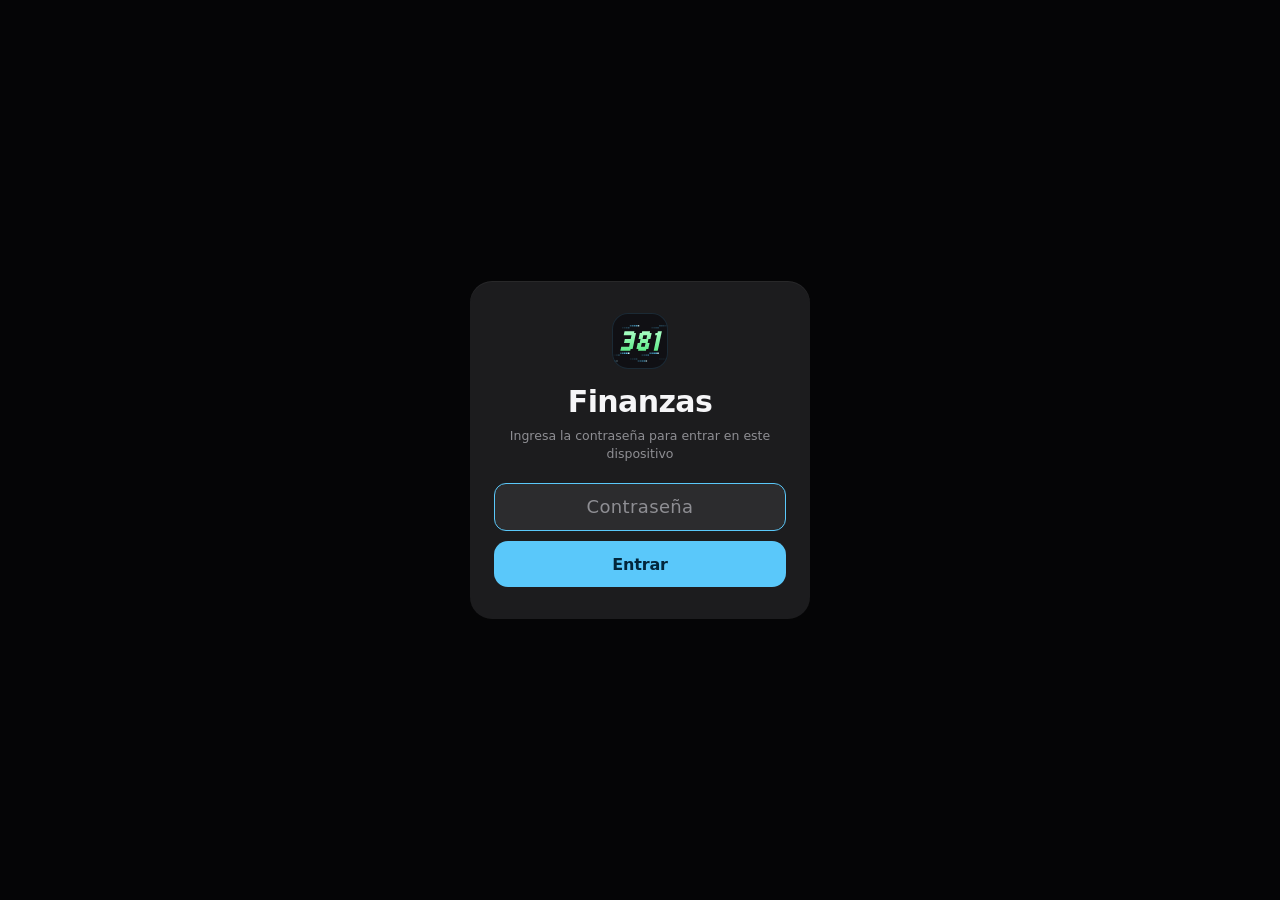
==== commit 149aa952: "Adopt the Apple-native line across the whole app (v18) The approved Inicio pilot becomes the real In" ====
--- a/dashboard/index.html
+++ b/dashboard/index.html
@@ -13,7 +13,6 @@
 <link rel="icon" href="icon-192.png">
 <title>Inicio · Finanzas</title>
 <link rel="preconnect" href="https://script.google.com">
-<link rel="preload" href="fonts/anton-latin.woff2" as="font" type="font/woff2" crossorigin>
 <link rel="stylesheet" href="style.css">
 </head>
 <body data-page="inicio">
--- a/dashboard/style.css
+++ b/dashboard/style.css
@@ -1,39 +1,41 @@
 /* ============================================================
-   Finanzas · v14 · sistema "Cartel 381"
-   Solo modo oscuro: base casi negra #101014 y el verde #7CFA9E
-   de la marca 381. Las cifras grandes y el estado del mes se
-   leen como un cartel (letra condensada Anton + franja de color);
-   todo lo demás usa la fuente del sistema para leer rápido.
+   Finanzas · v18 · línea Apple
+   Solo modo oscuro: base casi negra #050506 con superficies agrupadas #1C1C1E,
+   celeste como color de la interfaz y el logo 381 en su verde. Verde, amarillo
+   y rojo (colores de sistema de iOS) quedan solo para el semáforo. Tipografía
+   del sistema: SF Pro Display en títulos, SF Pro Rounded en cifras.
+   Los componentes propios de la línea Apple están en el bloque final.
    ============================================================ */
 @view-transition { navigation: auto; }
 
-@font-face{
-  font-family:"Anton"; font-style:normal; font-weight:400; font-display:swap;
-  src:url("fonts/anton-latin.woff2") format("woff2");
-  unicode-range:U+0000-00FF, U+0131, U+0152-0153, U+02BB-02BC, U+02C6, U+02DA, U+02DC, U+0304, U+0308, U+0329, U+2000-206F, U+20AC, U+2122, U+2191, U+2193, U+2212, U+2215, U+FEFF, U+FFFD;
-}
+
 
 :root{
   color-scheme: dark;
   /* superficies */
-  --bg:#101014; --rail:#0B0B0E; --card:#18181D; --sunken:#202027; --raised:#2A2A33;
+  --bg:#050506; --rail:#0A0A0B; --card:#1C1C1E; --sunken:#2C2C2E; --raised:#3A3A3C;
   /* texto (todos AA sobre --card) */
-  --label:#EEEFF2; --label-2:#BABCC5; --label-3:#8D8F9A; --label-4:#5D5F6A;
-  --sep:rgba(255,255,255,0.07); --track:rgba(255,255,255,0.08); --fill:rgba(255,255,255,0.06);
+  --label:#F5F5F7; --label-2:#C7C7CC; --label-3:#8E8E93; --label-4:#545458;
+  --sep:rgba(84,84,88,0.55); --track:rgba(118,118,128,0.24); --fill:rgba(118,118,128,0.18);
   --grid:rgba(255,255,255,0.07); --edge:rgba(255,255,255,0.05);
   /* marca y estados */
-  --accent:#7CFA9E; --accent-2:#62E888; --accent-ink:#07210F;
-  --accent-soft:rgba(124,250,158,0.11); --accent-soft-2:rgba(124,250,158,0.17);
-  --ok:#7CFA9E; --justo:#FFD84D; --alto:#FF5C7A; --warn:#FFA94D; --info:#5CE1E6;
-  --up:#FF5C7A; --up-soft:rgba(255,92,122,0.14); --down:#7CFA9E; --down-soft:rgba(124,250,158,0.12);
-  --warn-soft:rgba(255,169,77,0.14);
+  /* v15: celeste = interfaz (selección, acciones, gráficos). Verde/amarillo/rojo = solo semáforo. */
+  --accent:#5AC8FA; --accent-2:#7DD3FC; --accent-ink:#03263B;
+  --accent-soft:rgba(90,200,250,0.12); --accent-soft-2:rgba(90,200,250,0.19);
+  --ok:#30D158; --justo:#FFD60A; --alto:#FF453A; --warn:#FF9F0A; --info:#5AC8FA;
+  --ok-soft:rgba(48,209,88,0.14); --justo-soft:rgba(255,214,10,0.13); --alto-soft:rgba(255,69,58,0.15);
+  --up:#FF453A; --up-soft:rgba(255,69,58,0.15); --down:#30D158; --down-soft:rgba(48,209,88,0.14);
+  --warn-soft:rgba(255,159,10,0.15);
   --ink:#101014;                       /* texto sobre una franja de color */
-  --seg-on:#2E2E38; --bar:rgba(24,24,29,0.82); --scrim:rgba(4,4,6,0.66);
+  --seg-on:#636366; --bar:rgba(28,28,30,0.72); --scrim:rgba(4,4,6,0.66);
   --shadow:none;
   --shadow-bar:0 12px 32px rgba(0,0,0,0.55), 0 0 0 1px rgba(255,255,255,0.06);
-  --radius:18px; --radius-sm:12px;
+  --radius:22px; --radius-sm:14px;
   --font-ui:-apple-system, BlinkMacSystemFont, "SF Pro Text", "Segoe UI", system-ui, sans-serif;
-  --font-cartel:"Anton", "Arial Narrow", "Roboto Condensed", var(--font-ui);
+  /* v18: línea Apple. Títulos en SF Pro Display, cifras en SF Pro Rounded (en iPhone y Mac; en otros equipos, la del sistema) */
+  --font-display:-apple-system, BlinkMacSystemFont, "SF Pro Display", "Helvetica Neue", system-ui, sans-serif;
+  --font-num:ui-rounded, "SF Pro Rounded", -apple-system, BlinkMacSystemFont, system-ui, sans-serif;
+  --font-cartel:var(--font-display);
   /* movimiento (curvas de Emil Kowalski) */
   --ease-out:cubic-bezier(0.23,1,0.32,1);
   --ease-in-out:cubic-bezier(0.77,0,0.175,1);
@@ -50,7 +52,7 @@
   font-size:16px; line-height:1.45; -webkit-font-smoothing:antialiased; font-variant-numeric:tabular-nums;
   caret-color:var(--accent); accent-color:var(--accent);
 }
-::selection{ background:rgba(124,250,158,0.28); color:#fff; }
+::selection{ background:rgba(90,200,250,0.32); color:#fff; }
 a{ color:var(--accent); text-decoration:none; }
 button{ font-family:inherit; }
 [hidden]{ display:none !important; }
@@ -71,27 +73,32 @@
 .top{ display:flex; flex-direction:column; gap:18px; padding:2px 2px 0; view-transition-name: cabecera; }
 .brand{ display:flex; align-items:center; justify-content:space-between; gap:10px; }
 .brand-l{ display:flex; align-items:center; gap:10px; min-width:0; }
-/* Logo 381: número estático + 16 rayitas de estela animadas solo con CSS `animation`
-   (transform + opacity => compositor, sin repaint, sin JS). La regla global de
-   prefers-reduced-motion (animation:none !important) las congela en su pose base. */
+/* Logo 381 (v3): número pixel quieto y tres corrientes de ráfagas pixel que pasan por detrás.
+   Cada corriente es una capa de un tile + un periodo de ancho (--capa) que se desplaza
+   exactamente un periodo (--paso), así el bucle no tiene costura. Solo CSS `animation` sobre
+   transform + opacity: compositor, sin JS. La regla global de prefers-reduced-motion
+   las congela en su pose base, que es idéntica al ícono estático. */
 .logo381{
-  --logo381-bg:#101014; --logo381-fg:#7CFA9E;
+  --logo381-bg:#101014;
   position:relative; flex:none; width:34px; height:34px; border-radius:10px;
-  background:var(--logo381-bg); box-shadow:inset 0 0 0 1px rgba(124,250,158,0.16);
+  background:var(--logo381-bg); box-shadow:inset 0 0 0 1px rgba(90,200,250,0.14);
   overflow:hidden; isolation:isolate; contain:strict;
 }
-.logo381__trail{ position:absolute; inset:0; }
-.logo381__trail > span{
-  position:absolute; left:var(--x); top:var(--y); width:var(--w); height:var(--h);
-  background:var(--logo381-fg); opacity:var(--o); transform:rotate(var(--r));
-  animation:logo381-drift var(--t) ease-in-out var(--dl) infinite;
-  will-change:transform,opacity;
-}
-@keyframes logo381-drift{
-  0%,100%{ transform:rotate(var(--r)) translateX(0); opacity:var(--o); }
-  50%    { transform:rotate(var(--r)) translateX(calc(var(--dx) * -1)); opacity:calc(var(--o) * .5); }
-}
-.logo381__num{ position:absolute; inset:0; width:100%; height:100%; display:block; fill:var(--logo381-fg); }
+.logo381__brisa{
+  position:absolute; inset:0;
+  -webkit-mask-image:linear-gradient(90deg, transparent, #000 20%, #000 80%, transparent);
+          mask-image:linear-gradient(90deg, transparent, #000 20%, #000 80%, transparent);
+}
+.logo381__onda{
+  position:absolute; top:0; left:0; width:var(--capa); height:100%; display:block; overflow:visible;
+  opacity:var(--o);
+  animation:logo381-brisa var(--t) linear infinite, logo381-soplo calc(var(--t) * .62) ease-in-out infinite;
+  will-change:transform, opacity;
+}
+@keyframes logo381-brisa{ from{ transform:translateX(var(--paso)); } to{ transform:translateX(0); } }
+@keyframes logo381-soplo{ 0%,100%{ opacity:var(--o); } 50%{ opacity:calc(var(--o) * .55); } }
+.logo381__num{ position:absolute; inset:0; width:100%; height:100%; display:block; }
+.logo381__halo{ fill:var(--logo381-bg); }
 .brand-t{ display:flex; flex-direction:column; line-height:1.25; min-width:0; }
 .brand-t b{ font-size:15px; font-weight:700; letter-spacing:-0.01em; }
 .brand-t span{ font-size:12px; color:var(--label-3); white-space:nowrap; overflow:hidden; text-overflow:ellipsis; }
@@ -100,13 +107,15 @@
 .live{ border:0; font-family:inherit; cursor:pointer; white-space:nowrap; flex-shrink:0; display:inline-flex; align-items:center; gap:6px;
   min-height:32px; font-size:12px; font-weight:700; color:var(--accent); background:var(--accent-soft); padding:0 11px; border-radius:999px;
   transition:background-color .2s ease, color .2s ease, transform .14s var(--ease-out); }
-.live i{ width:7px; height:7px; border-radius:2px; background:currentColor; }
+.live i{ position:relative; width:7px; height:7px; border-radius:2px; background:currentColor; animation:latido 2s ease-in-out infinite; }
+.live i::after{ content:''; position:absolute; inset:0; border-radius:inherit; background:currentColor; animation:anillo 2s ease-out infinite; }
+.live.off i, .live.off i::after{ animation:none; }
 .live.off{ color:var(--label-3); background:var(--fill); }
-.live.sync{ color:var(--justo); background:rgba(255,216,77,0.12); }
-.live.sync i{ animation:syncBlink .9s steps(2, jump-none) infinite; }
+.live.sync{ color:var(--accent); background:var(--accent-soft-2); }
+.live.sync i, .live.sync i::after{ animation-duration:1s; }
 
 .title-row{ display:flex; align-items:flex-end; justify-content:space-between; gap:12px; }
-.title-row h1{ margin:0; min-width:0; font-family:var(--font-cartel); font-weight:400; font-size:clamp(32px, 10vw, 44px); line-height:.95; letter-spacing:0.01em; text-transform:uppercase; }
+.title-row h1{ margin:0; min-width:0; font-family:var(--font-display); font-weight:700; font-size:34px; line-height:1.1; letter-spacing:-0.02em; }
 .month{ position:relative; display:inline-flex; align-items:center; gap:8px; background:var(--sunken); border:1px solid var(--edge); border-radius:12px; padding:0 12px; min-height:40px; flex-shrink:0; }
 .month select{ width:5.7em; text-overflow:ellipsis; appearance:none; -webkit-appearance:none; border:none; background:transparent; font:inherit; font-size:14px; font-weight:650; color:var(--label); padding:0; cursor:pointer; }
 .month select option{ background:var(--card); color:var(--label); }
@@ -117,12 +126,12 @@
   position:fixed; z-index:40; left:50%; transform:translateX(-50%);
   bottom:calc(env(safe-area-inset-bottom,0px) + 12px);
   width:min(528px, calc(100% - 24px));
-  display:grid; grid-template-columns:repeat(4,minmax(0,1fr)); gap:4px; padding:6px; border-radius:22px;
+  display:grid; grid-template-columns:repeat(5,minmax(0,1fr)); gap:2px; padding:6px; border-radius:22px;
   background:var(--bar); -webkit-backdrop-filter:blur(20px) saturate(1.4); backdrop-filter:blur(20px) saturate(1.4);
   box-shadow:var(--shadow-bar); view-transition-name: pestanas;
 }
 .tabbar a{ position:relative; display:flex; flex-direction:column; align-items:center; justify-content:center; gap:3px; min-height:54px;
-  border-radius:16px; color:var(--label-3); font-size:11px; font-weight:650; transition:background-color .2s ease, color .2s ease; }
+  border-radius:16px; color:var(--label-3); font-size:10.5px; font-weight:650; letter-spacing:-0.01em; transition:background-color .25s ease, color .25s ease, transform .28s var(--ease-v13); }
 .tabbar a[aria-current="page"]{ color:var(--accent); background:var(--accent-soft); font-weight:750; }
 
 /* ---------- tarjetas ---------- */
@@ -143,12 +152,12 @@
 .arrow svg{ display:block; }
 
 /* cifras de cartel */
-.big{ font-family:var(--font-cartel); font-weight:400; font-size:clamp(56px, 17vw, 76px); letter-spacing:0.005em; line-height:.92; margin:4px 0 6px; color:var(--label); }
+.big{ font-family:var(--font-num); font-weight:700; font-size:clamp(40px, 12vw, 48px); letter-spacing:-0.025em; line-height:1.05; margin:2px 0 4px; color:var(--label); font-variant-numeric:tabular-nums; }
 .big.md{ font-size:clamp(48px, 14vw, 60px); }
-.mid{ font-family:var(--font-cartel); font-weight:400; font-size:40px; letter-spacing:0.01em; line-height:1; }
+.mid{ font-family:var(--font-num); font-weight:700; font-size:30px; letter-spacing:-0.02em; line-height:1.1; font-variant-numeric:tabular-nums; }
 .note{ margin:2px 6px 0; font-size:12px; line-height:1.55; color:var(--label-3); max-width:72ch; }
 .state{ padding:48px 12px; text-align:center; color:var(--label-3); font-size:14px; }
-.spinner{ width:22px; height:22px; margin:0 auto 12px; border-radius:50%; border:2px solid var(--track); border-top-color:var(--accent); animation:spin .6s linear infinite; }
+.spinner{ width:22px; height:22px; margin:0 auto 12px; border-radius:50%; border:2px solid var(--track); border-top-color:var(--accent); animation:spin .8s linear infinite; }
 .empty{ padding:14px 0 4px; text-align:center; color:var(--label-3); font-size:13.5px; }
 
 /* carga: esqueleto con la forma de la pantalla (no un spinner en medio) */
@@ -200,18 +209,19 @@
 .tile svg{ display:block; }
 .group-h{ display:flex; align-items:center; gap:8px; margin-top:14px; padding-bottom:2px; font-size:13px; font-weight:700; color:var(--label-2); }
 .group-h span:nth-child(2){ flex:1; }
-.tag{ flex-shrink:0; font-size:10.5px; font-weight:750; color:var(--ink); background:var(--info); padding:2px 6px; border-radius:4px; text-transform:uppercase; letter-spacing:0.02em; }
-.day-h{ font-size:12px; font-weight:700; color:var(--label-3); padding:14px 0 2px; }
+.tag{ flex-shrink:0; font-size:11px; font-weight:650; color:var(--accent); background:var(--accent-soft); padding:2px 7px; border-radius:999px; }
+.day-h{ display:flex; justify-content:space-between; gap:10px; font-size:12px; font-weight:700; color:var(--label-3); padding:14px 0 2px; }
+.day-h span:last-child{ color:var(--label-2); }
 
 /* ---------- control segmentado ---------- */
 .seg{ position:relative; display:grid; grid-auto-columns:minmax(0,1fr); grid-auto-flow:column; background:var(--sunken); padding:3px; border-radius:12px; border:1px solid var(--edge); }
 .seg .pill{ position:absolute; top:3px; bottom:3px; left:3px; border-radius:9px; background:var(--seg-on);
-  box-shadow:inset 0 1px 0 rgba(255,255,255,0.06), 0 1px 2px rgba(0,0,0,0.4); transition:transform .28s var(--ease-in-out); }
+  box-shadow:inset 0 1px 0 rgba(255,255,255,0.06), 0 1px 2px rgba(0,0,0,0.4); transition:transform .5s var(--ease-v13); }
 .seg button{ position:relative; z-index:1; min-height:38px; border:none; background:transparent; border-radius:9px; font-size:13px; font-weight:600; color:var(--label-3); cursor:pointer; white-space:nowrap; padding:0 6px; transition:color .2s ease; }
 .seg button[aria-pressed="true"]{ color:var(--label); font-weight:700; }
 
 .search{ display:flex; align-items:center; gap:8px; background:var(--sunken); border:1px solid var(--edge); border-radius:12px; min-height:46px; padding:0 4px 0 12px; transition:border-color .2s ease; }
-.search:focus-within{ border-color:rgba(124,250,158,0.45); }
+.search:focus-within{ border-color:rgba(90,200,250,0.5); }
 .search input{ flex:1; min-width:0; border:none; background:transparent; font:inherit; font-size:16px; color:var(--label); outline:none; padding:10px 0; }
 .search input::placeholder{ color:var(--label-3); }
 .search input::-webkit-search-cancel-button{ display:none; }
@@ -222,28 +232,38 @@
 /* ---------- cartel de estado (firma del sistema) ----------
    El estado del mes no es un chip: es una franja de color a todo lo ancho,
    como un afiche. Verde 381 = vas bien, amarillo = vas justo, rosa = te pasaste. */
-.cartel{ --st:var(--ok); display:flex; align-items:flex-end; justify-content:space-between; gap:10px 14px; flex-wrap:wrap;
-  margin:-18px -18px 2px; padding:16px 18px 14px; border-radius:var(--radius) var(--radius) 0 0; background:var(--st); color:var(--ink); }
-.cartel b{ font-family:var(--font-cartel); font-weight:400; font-size:38px; line-height:.9; letter-spacing:0.01em; text-transform:uppercase; }
-.cartel span{ font-size:13px; font-weight:700; color:rgba(16,16,20,0.74); padding-bottom:3px; }
+/* v18: el estado deja de ser una franja y pasa a ser texto de color con su ícono, como en Salud */
+.cartel{ --st:var(--ok); display:flex; align-items:center; justify-content:space-between; gap:6px 14px; flex-wrap:wrap; margin:0; padding:0; background:none; color:var(--st); }
+.cartel b{ display:inline-flex; align-items:center; gap:6px; font-family:var(--font-ui); font-weight:650; font-size:15px; line-height:1.3; letter-spacing:-0.01em; }
+.cartel span{ font-size:13px; font-weight:500; color:var(--label-3); }
 .cartel.st-ok{ --st:var(--ok); } .cartel.st-justo{ --st:var(--justo); } .cartel.st-alto{ --st:var(--alto); }
 
-.pill-state{ --st:var(--ok); display:inline-flex; align-items:center; font-size:11.5px; font-weight:800; padding:4px 8px; border-radius:6px; white-space:nowrap;
-  text-transform:uppercase; letter-spacing:0.03em; background:var(--st); color:var(--ink); }
+.pill-state{ --st:var(--ok); display:inline-flex; align-items:center; font-size:12px; font-weight:650; padding:3px 9px; border-radius:999px; white-space:nowrap;
+  background:color-mix(in srgb, var(--st) 18%, transparent); color:var(--st); }
 .pill-state i{ display:none; }
 .st-ok{ --st:var(--ok); } .st-justo{ --st:var(--justo); } .st-alto{ --st:var(--alto); }
 .msg{ margin:0; font-size:15px; line-height:1.5; font-weight:500; color:var(--label-2); max-width:62ch; }
 .msg b{ color:var(--label); }
 .meter{ position:relative; height:12px; border-radius:4px; background:var(--track); }
 .meter .fill{ position:absolute; left:0; top:0; bottom:0; border-radius:4px; }
-.meter .mark{ position:absolute; top:-5px; width:2px; height:22px; border-radius:1px; background:var(--label); box-shadow:0 0 0 2px var(--card); }
+.meter .mark{ position:absolute; top:-5px; width:2px; height:22px; margin-left:-1px; }
+.meter .mark i{ display:block; width:100%; height:100%; border-radius:1px; background:var(--label); box-shadow:0 0 0 2px var(--card); }
+/* v16: proyección de cierre detrás de lo que llevas (contorno punteado del color del estado) */
+.meter .ghost{ position:absolute; left:0; top:0; bottom:0; border-radius:4px; background:color-mix(in srgb, var(--c) 18%, transparent);
+  box-shadow:inset 0 0 0 1.5px color-mix(in srgb, var(--c) 60%, transparent); }
+.meter-leg{ font-size:12px; color:var(--label-3); gap:6px 14px; }
+.meter-leg b{ color:var(--label-2); }
+.meter-leg i.k-ghost{ background:color-mix(in srgb, var(--c) 18%, transparent); box-shadow:inset 0 0 0 1.5px color-mix(in srgb, var(--c) 60%, transparent); }
+.meter-leg i.k-mark{ width:2px; height:12px; border-radius:1px; background:var(--label); }
 .scale{ display:flex; justify-content:space-between; gap:8px; font-size:12px; color:var(--label-3); font-weight:600; }
 .flag{ display:flex; gap:10px; align-items:flex-start; font-size:14px; line-height:1.45; color:var(--label-2); border-top:1px solid var(--sep); padding-top:12px; }
 .flag b{ color:var(--label); }
-.pace{ display:flex; align-items:center; justify-content:space-between; gap:14px; background:var(--accent-soft); border-radius:12px; padding:14px 16px; }
+.pace{ --st:var(--accent); display:flex; align-items:center; justify-content:space-between; gap:14px; background:color-mix(in srgb, var(--st) 13%, transparent);
+  border-radius:16px; padding:12px 14px; }
+.pace.st-ok{ --st:var(--ok); } .pace.st-justo{ --st:var(--justo); } .pace.st-alto{ --st:var(--alto); }
 .pace-t{ min-width:0; }
 .pace-n{ display:flex; flex-direction:column; align-items:flex-end; flex-shrink:0; }
-.pace-n b{ font-family:var(--font-cartel); font-weight:400; font-size:34px; line-height:1; letter-spacing:0.01em; color:var(--accent); }
+.pace-n b{ font-family:var(--font-num); font-weight:700; font-size:28px; line-height:1.05; letter-spacing:-0.02em; color:var(--label); font-variant-numeric:tabular-nums; }
 .pace-n span{ font-size:11.5px; font-weight:650; color:var(--label-2); margin-top:3px; }
 .presu-cat{ display:flex; flex-direction:column; gap:10px; background:var(--sunken); border-radius:12px; padding:14px; }
 .row-tap-inner{ display:flex; align-items:center; gap:10px; flex:1; min-width:0; background:none; border:none; padding:0; margin:0; text-align:left; font:inherit; color:inherit; cursor:pointer; }
@@ -254,7 +274,7 @@
 .presu-total{ display:flex; flex-direction:column; gap:8px; background:var(--sunken); border-radius:12px; padding:14px; }
 .presu-total .line{ display:flex; justify-content:space-between; font-size:13.5px; color:var(--label-2); }
 .presu-total .line.total{ align-items:baseline; font-size:15px; font-weight:700; color:var(--label); padding-top:10px; margin-top:2px; border-top:1px solid var(--sep); }
-.presu-total .line.total span:last-child{ font-family:var(--font-cartel); font-weight:400; font-size:30px; line-height:1; color:var(--accent); }
+.presu-total .line.total span:last-child{ font-family:var(--font-num); font-weight:700; font-size:26px; line-height:1.1; font-variant-numeric:tabular-nums; color:var(--accent); }
 .pace b{ color:var(--label); }
 .pace .pt{ font-size:14px; font-weight:700; } .pace .ps{ font-size:12.5px; color:var(--label-2); }
 .btn{ align-self:flex-start; display:inline-flex; align-items:center; gap:7px; min-height:44px; padding:0 16px; border-radius:12px; border:none;
@@ -281,11 +301,11 @@
 .xlabels{ display:grid; grid-auto-flow:column; grid-auto-columns:minmax(0,1fr); gap:8px; text-align:center; font-size:11px; letter-spacing:-0.01em; color:var(--label-3); font-weight:550; }
 .xlabels .on{ color:var(--label); font-weight:800; }
 .bars-wrap{ position:relative; }
-.goal-line{ position:absolute; left:0; right:0; border-top:1.5px dashed var(--alto); opacity:.7; pointer-events:none; }
+.goal-line{ position:absolute; left:0; right:0; border-top:1.5px dashed var(--label-3); pointer-events:none; }
 .donut-row{ display:flex; align-items:center; gap:18px; }
 .donut{ position:relative; width:132px; height:132px; flex-shrink:0; }
 .donut .c{ position:absolute; inset:0; display:flex; flex-direction:column; align-items:center; justify-content:center; }
-.donut .c b{ font-family:var(--font-cartel); font-weight:400; font-size:20px; letter-spacing:0.01em; line-height:1; }
+.donut .c b{ font-family:var(--font-num); font-weight:700; font-size:19px; letter-spacing:-0.02em; line-height:1.1; font-variant-numeric:tabular-nums; }
 .donut .c b.sm{ font-size:16px; }   /* totales enteros de 5 cifras (S/ 12,345) caben en el hueco de 84px */
 .donut .c span{ font-size:11px; color:var(--label-3); margin-top:3px; }
 .leg{ flex:1; min-width:0; display:flex; flex-direction:column; }
@@ -300,12 +320,12 @@
 .cal{ display:grid; grid-template-columns:repeat(7,minmax(0,1fr)); gap:6px; }
 .cal .wd{ font-size:11px; font-weight:650; color:var(--label-3); text-align:center; }
 .cal .d{ position:relative; aspect-ratio:1; border:none; border-radius:8px; display:flex; flex-direction:column; justify-content:space-between; padding:5px 6px; font:inherit; cursor:pointer;
-  transition:box-shadow .2s ease, transform .14s var(--ease-out); }
+  transition:box-shadow .25s ease, transform .3s var(--ease-v13); }
 .cal .d .n{ font-size:10.5px; font-weight:750; line-height:1; text-align:left; }
 .cal .d .a{ font-size:9.5px; font-weight:650; line-height:1; text-align:right; opacity:.9; }
 .cal .d.dark{ color:var(--accent-ink); } .cal .d.light{ color:var(--label); }
 .cal .d.today{ box-shadow:inset 0 0 0 1.5px var(--label); }
-.cal .d[aria-pressed="true"]{ box-shadow:0 0 0 2px var(--card), 0 0 0 4px var(--accent); }
+.cal .d[aria-pressed="true"]{ box-shadow:0 0 0 2px var(--card), 0 0 0 4px var(--accent); transform:scale(1.03); }
 .cal .d.fut{ background:transparent; border:1.5px dashed var(--raised); cursor:default; }
 .cal .d.fut .n{ color:var(--label-4); }
 .cal-legend{ display:flex; align-items:center; justify-content:space-between; gap:10px; flex-wrap:wrap; font-size:12px; color:var(--label-3); }
@@ -314,7 +334,7 @@
 .daybox{ background:var(--sunken); border-radius:14px; padding:16px; display:flex; flex-direction:column; gap:10px; }
 .daybox .top-l{ display:flex; align-items:flex-start; justify-content:space-between; gap:12px; }
 .daybox .lbl{ font-size:12.5px; color:var(--label-3); font-weight:600; }
-.daybox .val{ font-family:var(--font-cartel); font-weight:400; font-size:46px; letter-spacing:0.01em; line-height:1; margin-top:4px; }
+.daybox .val{ font-family:var(--font-num); font-weight:700; font-size:34px; letter-spacing:-0.02em; line-height:1.1; margin-top:2px; font-variant-numeric:tabular-nums; }
 .insight{ margin:0; font-size:13.5px; line-height:1.5; color:var(--label-2); background:var(--sunken); border-radius:12px; padding:12px 14px; }
 .insight b{ color:var(--label); }
 .vs{ display:flex; flex-direction:column; gap:10px; }
@@ -323,6 +343,105 @@
 .vs .r .t{ flex:1; height:12px; border-radius:4px; background:var(--track); overflow:hidden; }
 .vs .r .t span{ display:block; height:100%; border-radius:4px; }
 .vs .r .v{ width:62px; text-align:right; font-size:14px; font-weight:700; }
+
+.row .row-track{ position:relative; overflow:visible; }
+.row .row-track > span:first-child{ border-radius:3px; }
+.pace-tick{ position:absolute; top:-3px; bottom:-3px; width:2px; margin-left:-1px; border-radius:1px; background:var(--label); box-shadow:0 0 0 1.5px var(--card); }
+
+.legend i.dash.dash-meta{ border-top-color:var(--label-3); border-top-width:1.6px; }
+.legend i.k-meta{ width:14px; height:0; border-top:1px solid var(--label-2); border-radius:0; opacity:.8; }
+.row .split{ font-size:11.5px; color:var(--label-3); line-height:1.35; margin-top:1px; }
+.legend i.dash.dot{ border-top-style:dotted; border-top-width:2.5px; }
+.legend .tap-hint{ color:var(--label-3); font-size:11.5px; }
+@media (hover:hover) and (pointer:fine){ .legend .tap-hint{ display:none; } }
+/* dona interactiva (v16) */
+.donut .seg{ transition:opacity .3s ease; cursor:pointer; }
+.donut.hl .seg{ opacity:.18; } .donut.hl .seg.on{ opacity:1; }
+.donut .c span{ max-width:84px; text-align:center; overflow:hidden; text-overflow:ellipsis; white-space:nowrap; }
+.leg [data-i]{ cursor:pointer; border-radius:8px; margin:0 -8px; padding:6px 8px; transition:background-color .2s ease, opacity .25s ease; }
+.leg.has-sel [data-i]:not(.on){ opacity:.72; }
+.leg [data-i].on{ background:var(--fill); }
+.leg [data-i]:focus-visible{ outline:2px solid var(--accent); outline-offset:0; }
+.tap-hint{ font-size:11.5px; color:var(--label-3); }
+@media (hover:hover) and (pointer:fine){ .tap-hint{ display:none; } }
+.t-justo{ color:var(--justo); }
+
+/* línea de tiempo de cobros fijos (v16) */
+.tl{ position:relative; height:46px; margin:2px 4px 0; }
+.tl-track{ position:absolute; left:0; right:0; top:14px; height:4px; border-radius:2px; background:var(--track); overflow:hidden; }
+.tl-pasado{ display:block; height:100%; background:color-mix(in srgb, var(--accent) 45%, transparent); border-radius:2px; }
+.tl-m{ position:absolute; top:10px; width:12px; height:12px; margin-left:-6px; border-radius:50%; transform-box:border-box; display:flex; align-items:center; justify-content:center; font-size:9.5px; font-weight:800; color:var(--ink); }
+.tl-m.multi{ top:7px; width:18px; height:18px; margin-left:-9px; }
+.tl-m.ok{ background:var(--ok); box-shadow:0 0 0 2px var(--card); }
+.tl-m.pend{ background:var(--card); box-shadow:inset 0 0 0 2.5px var(--warn), 0 0 0 2px var(--card); }
+.tl-hoy{ position:absolute; top:4px; transform:translateX(-50%); display:flex; flex-direction:column; align-items:center; gap:2px; font-size:10px; font-weight:800; color:var(--accent); }
+.tl-hoy i{ display:block; width:2px; height:24px; border-radius:1px; background:var(--accent); }
+.tl-ticks{ position:absolute; left:0; right:0; bottom:0; display:flex; justify-content:space-between; font-size:10.5px; color:var(--label-3); font-weight:600; }
+.tl-leg{ font-size:12px; color:var(--label-3); gap:6px 14px; }
+.tl-leg i.tl-k{ width:9px; height:9px; border-radius:50%; }
+.tl-leg i.tl-k.ok{ background:var(--ok); } .tl-leg i.tl-k.pend{ background:transparent; box-shadow:inset 0 0 0 2px var(--warn); }
+.tl-next{ color:var(--label-2); flex-basis:100%; }
+.tl-next b{ color:var(--label); }
+
+.presu-row-input{ position:relative; }
+.presu-row-input .ok-tick{ position:absolute; right:-6px; top:-6px; width:18px; height:18px; border-radius:50%; display:flex; align-items:center; justify-content:center;
+  background:var(--ok); color:var(--ink); opacity:0; scale:.6; transition:opacity .3s ease, scale .4s var(--spring); pointer-events:none; }
+.presu-row-input.guardado .ok-tick{ opacity:1; scale:1; }
+.presu-row-input.guardado input{ border-color:var(--ok); transition:border-color .2s ease; }
+
+/* aviso breve (v16) */
+.aviso{ position:fixed; z-index:150; left:50%; top:calc(env(safe-area-inset-top,0px) + 12px); display:flex; align-items:center; gap:8px; max-width:calc(100% - 32px);
+  padding:10px 16px; border-radius:999px; background:var(--raised); color:var(--label); font-size:13.5px; font-weight:700;
+  box-shadow:0 12px 32px rgba(0,0,0,0.5), 0 0 0 1px rgba(255,255,255,0.08);
+  transform:translate(-50%, -140%); opacity:0; transition:transform .45s var(--ease-v13), opacity .3s ease; pointer-events:none; }
+.aviso.on{ transform:translate(-50%, 0); opacity:1; }
+.aviso svg{ flex-shrink:0; }
+.aviso-ok svg{ color:var(--ok); } .aviso-nuevo svg{ color:var(--accent); } .aviso-error svg{ color:var(--alto); }
+
+/* búsqueda: lo que buscaste, marcado (v16) */
+mark.hl{ background:color-mix(in srgb, var(--accent) 26%, transparent); color:var(--label); border-radius:3px; padding:0 1px; }
+
+/* capa táctil de gráficos de línea (v16) */
+.chart.scrubbable{ position:relative; touch-action:pan-y; cursor:crosshair; border-radius:8px; }
+.chart.scrubbable:focus-visible{ outline:2px solid var(--accent); outline-offset:4px; }
+.scrub-g{ opacity:0; transition:opacity .2s ease; pointer-events:none; }
+.scrubbing .scrub-g{ opacity:1; }
+.scrub-line{ stroke:var(--label-2); stroke-width:1; transition:transform .16s var(--ease-out); }
+.scrub-dot{ fill:var(--accent); stroke:var(--card); stroke-width:2.5; transition:transform .16s var(--ease-out); }
+.scrub-tip{ position:absolute; left:0; top:-10px; translate:0 -100%; z-index:2; pointer-events:none; display:flex; flex-direction:column; gap:1px; min-width:132px;
+  padding:8px 11px; border-radius:10px; background:var(--raised); box-shadow:0 8px 24px rgba(0,0,0,0.45), 0 0 0 1px rgba(255,255,255,0.07);
+  opacity:0; scale:.96; transition:opacity .18s ease, scale .18s var(--ease-out), transform .16s var(--ease-out); white-space:nowrap; }
+.scrubbing .scrub-tip{ opacity:1; scale:1; }
+.scrub-tip b{ font-size:15px; font-weight:800; color:var(--label); }
+.scrub-tip span{ font-size:11.5px; color:var(--label-3); font-weight:600; }
+.scrub-tip em{ font-style:normal; font-size:11.5px; font-weight:700; }
+.scrub-tip em.t-up{ color:var(--alto); } .scrub-tip em.t-down{ color:var(--ok); }
+
+/* resumen (v15) */
+.res-metrics{ grid-template-columns:repeat(2,minmax(0,1fr)); }
+.res-metrics .mv.t-down{ color:var(--ok); } .res-metrics .mv.t-up{ color:var(--alto); }
+.div-track{ position:relative; display:block; height:6px; margin-top:7px; border-radius:3px; background:var(--track); }
+.div-track::before{ content:''; position:absolute; left:50%; top:-3px; bottom:-3px; width:1px; background:var(--label-4); }
+.div-bar{ position:absolute; top:0; bottom:0; border-radius:3px; }
+.div-bar.up{ left:50%; background:var(--alto); transform-origin:left; }
+.div-bar.down{ right:50%; background:var(--ok); }
+.in .div-bar.down.gx{ transform-origin:right; } .div-bar.down.gx{ transform-origin:right; }
+.heat{ display:flex; flex-direction:column; gap:4px; }
+.heat-row{ display:grid; grid-template-columns:minmax(84px,1.6fr) repeat(var(--n),minmax(0,1fr)); gap:4px; align-items:center; width:100%;
+  background:none; border:0; padding:0; font:inherit; color:inherit; text-align:left; cursor:pointer; border-radius:8px; }
+.heat-row.heat-h{ cursor:default; }
+.heat-name{ display:flex; align-items:center; gap:7px; min-width:0; font-size:12.5px; font-weight:650; overflow:hidden; text-overflow:ellipsis; white-space:nowrap; padding-right:4px; }
+.heat-name i{ width:8px; height:8px; border-radius:2px; flex-shrink:0; }
+.heat-c{ height:34px; display:flex; align-items:center; justify-content:center; border-radius:6px; font-size:11px; font-weight:700; white-space:nowrap; }
+.heat-h .heat-c{ height:auto; font-size:11px; font-weight:600; color:var(--label-3); }
+.heat-h .heat-c.on{ color:var(--accent); font-weight:800; }
+.heat-row:not(.heat-h) .heat-c.on{ box-shadow:inset 0 0 0 1.5px var(--accent); }
+@media (hover:hover) and (pointer:fine){ .heat-row:not(.heat-h):hover .heat-name{ color:var(--accent); } }
+@media (max-width:600px){
+  .heat-row{ grid-template-columns:repeat(var(--n),minmax(0,1fr)); row-gap:3px; }
+  .heat-name{ grid-column:1 / -1; padding-top:6px; }
+  .heat-h .heat-name{ display:none; }
+}
 
 /* préstamos */
 .loan{ padding:12px 0; border-bottom:1px solid var(--sep); display:flex; flex-direction:column; gap:8px; }
@@ -345,72 +464,103 @@
 .sheet-ov{ position:fixed; inset:0; z-index:100; display:flex; align-items:flex-end; justify-content:center; background:rgba(4,4,6,0); transition:background-color .3s ease; }
 .sheet-ov.open{ background:var(--scrim); }
 .sheet{ width:100%; max-width:560px; max-height:92vh; background:#1A1A20; border-radius:22px 22px 0 0; display:flex; flex-direction:column;
-  transform:translateY(100%); transition:transform .3s var(--ease-drawer); box-shadow:inset 0 1px 0 rgba(255,255,255,0.07), 0 -12px 40px rgba(0,0,0,0.5);
+  transform:translateY(100%); transition:transform .55s var(--ease-drawer); box-shadow:inset 0 1px 0 rgba(255,255,255,0.07), 0 -12px 40px rgba(0,0,0,0.5);
   padding-bottom:env(safe-area-inset-bottom,0px); }
-.sheet-ov.open .sheet{ transform:translateY(0); transition-duration:.42s; }
+.sheet-ov.open .sheet{ transform:translateY(0); }
 .sheet-grip{ width:38px; height:5px; border-radius:3px; background:var(--label-4); margin:10px auto 2px; flex-shrink:0; }
 .sheet-head{ display:flex; align-items:center; gap:10px; padding:6px 18px 12px; flex-shrink:0; }
 .sheet-head .tt{ flex:1; min-width:0; display:flex; flex-direction:column; gap:2px; }
 .sheet-head .crumb{ font-size:12px; font-weight:700; }
-.sheet-head h2{ margin:0; display:flex; align-items:center; gap:10px; font-family:var(--font-cartel); font-weight:400; font-size:30px; letter-spacing:0.01em; line-height:1.05; text-transform:uppercase; }
-.sheet-head h2 > span{ min-width:0; overflow:hidden; text-overflow:ellipsis; white-space:nowrap; }
+.sheet-head h2{ margin:0; display:flex; align-items:center; gap:10px; font-family:var(--font-display); font-weight:700; font-size:26px; letter-spacing:-0.02em; line-height:1.15; }
+.sheet-head h2 > span:not(.tile){ min-width:0; overflow:hidden; display:-webkit-box; -webkit-box-orient:vertical; -webkit-line-clamp:2; overflow-wrap:anywhere; }
 .sheet-x, .sheet-back{ width:44px; height:44px; border-radius:50%; border:none; background:var(--sunken); color:var(--label-2); display:flex; align-items:center; justify-content:center; cursor:pointer; flex-shrink:0;
   transition:transform .14s var(--ease-out), background-color .2s ease; }
 .sheet-back[hidden]{ display:none; }
 .sheet-body{ overflow-y:auto; -webkit-overflow-scrolling:touch; overscroll-behavior:contain; padding:2px 18px 28px; display:flex; flex-direction:column; gap:18px; }
 .block-label{ display:block; margin-bottom:4px; font-size:13px; font-weight:650; color:var(--label-2); }
 
-/* ---------- movimiento ----------
-   Una sola gramática: las tarjetas aparecen una vez al cargar (opacidad + 8px,
-   ease-out fuerte, escalonadas 40ms) y las barras crecen desde su base para
-   mostrar la cantidad. Nada se mueve en bucle salvo el logo y el indicador de
-   "actualizando". Los redibujos silenciosos (.quiet) no animan. */
-@keyframes cardIn{ from{ opacity:0; transform:translateY(8px); } to{ opacity:1; transform:none; } }
-@keyframes reveal{ from{ opacity:0; transform:translateY(-4px); } to{ opacity:1; transform:none; } }
+/* ---------- movimiento (v15) ----------
+   Vuelven todas las animaciones de la v13, con sus mismos tiempos (más pausados),
+   pero rehechas para no repintar la pantalla: los pulsos, brillos y anillos ya no
+   animan box-shadow (eso gastaba ~2 s de CPU cada 5 s con la app quieta); animan
+   transform y opacity de una capa propia, que la tarjeta de video mueve sola.
+   La regla global de prefers-reduced-motion las apaga todas. */
+:root{ --ease-v13:cubic-bezier(.16,1,.3,1); --spring:cubic-bezier(.34,1.56,.64,1); }
+@keyframes fadeUp{ from{ opacity:0; transform:translateY(18px) scale(.985); filter:blur(3px); } to{ opacity:1; transform:none; filter:none; } }
+@keyframes reveal{ from{ opacity:0; transform:translateY(-6px); } to{ opacity:1; transform:none; } }
 @keyframes growY{ from{ transform:scaleY(0); } to{ transform:scaleY(1); } }
 @keyframes growX{ from{ transform:scaleX(0); } to{ transform:scaleX(1); } }
 @keyframes draw{ from{ stroke-dashoffset:1; } to{ stroke-dashoffset:0; } }
 @keyframes fadeIn{ from{ opacity:0; } to{ opacity:1; } }
-@keyframes dotIn{ from{ opacity:0; transform:scale(.6); } to{ opacity:1; transform:scale(1); } }
-@keyframes syncBlink{ to{ opacity:.25; } }
+@keyframes pop{ 0%{ opacity:0; transform:scale(.3); } 60%{ opacity:1; transform:scale(1.15); } 100%{ opacity:1; transform:scale(1); } }
+@keyframes anillo{ 0%{ transform:scale(1); opacity:.6; } 70%,100%{ transform:scale(2.6); opacity:0; } }
+@keyframes latido{ 0%,100%{ transform:scale(1); } 50%{ transform:scale(1.3); } }
+@keyframes ping{ 0%{ transform:scale(1); opacity:.55; } 100%{ transform:scale(2.3); opacity:0; } }
+@keyframes brillo{ 0%,100%{ opacity:0; } 50%{ opacity:1; } }
+@keyframes anilloHoy{ 0%{ transform:scale(1); opacity:.75; } 70%,100%{ transform:scale(1.22); opacity:0; } }
+@keyframes parpadeo{ 0%,100%{ opacity:1; } 50%{ opacity:.35; } }
+@keyframes bobUp{ 0%,100%{ transform:translateY(0); } 50%{ transform:translateY(-2px); } }
+@keyframes bobDown{ 0%,100%{ transform:translateY(0); } 50%{ transform:translateY(2px); } }
+@keyframes navIn{ from{ opacity:0; transform:translate(-50%,28px) scale(.96); } to{ opacity:1; transform:translate(-50%,0); } }
 @keyframes skel{ 0%,100%{ opacity:1; } 50%{ opacity:.55; } }
 @keyframes spin{ to{ transform:rotate(360deg); } }
-.live-ping{ display:none; }
-
+
+/* entrada de tarjetas y gráficos (tiempos de la v13) */
 .anim{ opacity:0; }
-.anim.in{ animation:cardIn .32s var(--ease-out) both; animation-delay:var(--d,0ms); }
+.anim.in{ animation:fadeUp .8s var(--ease-v13) both; animation-delay:var(--d,0ms); }
 .gy{ transform-origin:bottom; transform:scaleY(0); }
-.in .gy{ animation:growY .42s var(--ease-out) both; animation-delay:calc(var(--d,0ms) + var(--i,0) * 30ms + 80ms); }
+.in .gy{ animation:growY .9s var(--ease-v13) both; animation-delay:calc(var(--d,0ms) + var(--i,0) * 55ms + 150ms); }
 .gx{ transform-origin:left; transform:scaleX(0); }
-.in .gx{ animation:growX .42s var(--ease-out) both; animation-delay:calc(var(--d,0ms) + var(--i,0) * 25ms + 100ms); }
+.in .gx{ animation:growX 1s var(--ease-v13) both; animation-delay:calc(var(--d,0ms) + var(--i,0) * 45ms + 200ms); }
 .dr{ stroke-dasharray:1; stroke-dashoffset:1; }
-.in .dr{ animation:draw .6s var(--ease-out) both; animation-delay:calc(var(--d,0ms) + 120ms); }
+.in .dr{ animation:draw 1.2s var(--ease-v13) both; animation-delay:calc(var(--d,0ms) + 250ms); }
 .fi{ opacity:0; }
-.in .fi{ animation:fadeIn .3s ease both; animation-delay:calc(var(--d,0ms) + var(--i,0) * 30ms + 200ms); }
+.in .fi{ animation:fadeIn .8s ease both; animation-delay:calc(var(--d,0ms) + var(--i,0) * 60ms + 450ms); }
 .pp{ opacity:0; transform-box:fill-box; transform-origin:center; }
-.in .pp{ animation:dotIn .28s var(--ease-out) both; animation-delay:calc(var(--d,0ms) + var(--i,0) * 35ms + 260ms); }
+.in .pp{ animation:pop .6s var(--spring) both; animation-delay:calc(var(--d,0ms) + var(--i,0) * 80ms + 700ms); }
 .cal .d.pp{ transform-box:border-box; }
-.in .cal .d.pp{ animation-delay:calc(var(--i,0) * 8ms + 80ms); }
-.view-in{ animation:reveal .24s var(--ease-out) both; }
+.in .cal .d.pp{ animation-delay:calc(var(--i,0) * 18ms + 200ms); }
+.view-in{ animation:reveal .45s var(--ease-v13) both; }
 .quiet .anim{ opacity:1; animation:none !important; }
 .quiet .gy, .quiet .gx{ transform:none; animation:none !important; }
 .quiet .dr{ stroke-dashoffset:0; animation:none !important; }
 .quiet .fi, .quiet .pp{ opacity:1; animation:none !important; }
 
-/* respuesta al toque: botones se hunden un poco; las filas se iluminan (escalar
-   una fila a todo lo ancho se ve raro) */
-.btn:active, .sheet-x:active, .sheet-back:active, .live:active, .more:active, .month:active{ transform:scale(.97); }
-.cal .d:not(.fut):active{ transform:scale(.94); }
+/* detalles vivos (vuelven de la v13, sin repintar) */
+.live-ping{ transform-box:fill-box; transform-origin:center; animation:ping 1.8s cubic-bezier(0,0,.2,1) infinite; }
+.arrow{ will-change:transform; }
+.chip.up .arrow, .t-up .arrow{ animation:bobUp 1.1s ease-in-out infinite; }
+.chip.down .arrow, .t-down .arrow{ animation:bobDown 1.1s ease-in-out infinite; }
+.vbars .col.on .b::after{ content:''; position:absolute; inset:0; border-radius:inherit; pointer-events:none;
+  box-shadow:0 0 12px 1px rgba(238,239,242,0.30); opacity:0; animation:brillo 2.2s ease-in-out infinite; will-change:opacity; }
+.cal .d.today{ box-shadow:inset 0 0 0 1.5px var(--accent); }
+.cal .d.today::after{ content:''; position:absolute; inset:0; border-radius:inherit; pointer-events:none;
+  box-shadow:0 0 0 2px var(--accent); animation:anilloHoy 2.4s ease-out infinite; will-change:transform,opacity; }
+.meter .mark i{ animation:parpadeo 1.8s ease-in-out infinite; }
+/* secuencia de la barra Meta: lo que llevas, luego hacia dónde vas, al final dónde deberías ir */
+.in .meter .ghost.gx{ animation-delay:calc(var(--d,0ms) + 1100ms); }
+.pill-state i{ display:none; }
+.pill-state.st-alto{ display:inline-flex; align-items:center; gap:6px; }
+.pill-state.st-alto i{ display:block; position:relative; width:6px; height:6px; border-radius:1px; background:var(--ink); }
+.pill-state.st-alto i::after, .cartel.st-alto b i::after{ content:''; position:absolute; inset:0; border-radius:inherit; background:currentColor; animation:anillo 1.6s ease-out infinite; }
+.cartel b i{ display:none; }
+.cartel.st-alto b i{ display:inline-block; position:relative; width:8px; height:8px; margin:0 8px 4px 0; vertical-align:middle; border-radius:2px; background:var(--ink); color:var(--ink); }
+.tabbar{ animation:navIn .7s var(--ease-v13) both .1s; }
+
+/* respuesta al toque (v13): todo lo que se toca se hunde un poco */
+a, button, summary, label, .row{ transition:transform .28s var(--ease-v13), background-color .2s ease, opacity .2s ease; }
+a:active, button:active, .row:active{ transform:scale(.975); }
+.cal .d.fut:active, .tabbar a:active{ transform:none; }
+.btn:active, .sheet-x:active, .sheet-back:active, .live:active, .month:active{ transform:scale(.97); }
 .tabbar a:active{ background:var(--fill); }
 button.row:active, a.row:active, .loan.tap:active, .row-tap-inner:active{ background:var(--fill); }
-button.row, a.row, .loan.tap, .row-tap-inner{ transition:background-color .15s ease; }
 @media (hover:hover) and (pointer:fine){
   .btn:hover{ background:var(--accent-soft-2); } .btn.solid:hover{ background:var(--accent-2); } .btn.ghost:hover{ background:var(--fill); }
   .more:hover{ color:var(--accent-2); }
   .sheet-x:hover, .sheet-back:hover{ background:var(--raised); }
 }
 
-::view-transition-old(root), ::view-transition-new(root){ animation-duration:.2s; }
+::view-transition-old(root), ::view-transition-new(root){ animation-duration:.25s; }
 
 @media (prefers-reduced-motion: reduce){
   *, *::before, *::after{ animation:none !important; transition:none !important; }
@@ -419,8 +569,11 @@
   .dr{ stroke-dashoffset:0 !important; }
   ::view-transition-group(*), ::view-transition-old(*), ::view-transition-new(*){ animation:none !important; }
 }
-@media (min-width:600px){ .wrap{ padding-top:28px; } }
+@media (min-width:600px){ .wrap{ padding-top:28px; } .res-metrics{ grid-template-columns:repeat(3,minmax(0,1fr)); } }
 @media (max-width:480px){ .hint-tap{ display:none; } }
+@media (max-width:400px){ .tabbar{ padding:5px; gap:0; } .tabbar a{ font-size:9.5px; letter-spacing:-0.02em; } }
+@media (max-width:340px){ .tabbar{ width:calc(100% - 12px); padding:4px; } .tabbar a{ font-size:8.5px; letter-spacing:-0.03em; } }
+@media (max-width:370px){ .stat3{ gap:6px; } .stat3 .metric{ padding:9px 9px; } .stat3 .ml{ font-size:11px; } .stat3 .mv{ font-size:14px; letter-spacing:-0.03em; } }
 
 /* ============================================================
    Vista de escritorio
@@ -439,13 +592,14 @@
     gap:2px; padding:32px 14px; border-radius:0;
     background:var(--rail); -webkit-backdrop-filter:none; backdrop-filter:none;
     box-shadow:inset -1px 0 0 var(--sep);
+    animation:none;
   }
   .tabbar a{ flex-direction:row; justify-content:flex-start; gap:12px; min-height:44px; padding:0 12px; border-radius:10px; font-size:14.5px; }
   @media (hover:hover){ .tabbar a:not([aria-current="page"]):hover{ background:var(--fill); color:var(--label-2); } }
 
-  .wrap{ max-width:720px; margin:0; padding:40px 48px 64px; }
+  .wrap{ flex:1 1 auto; min-width:0; max-width:816px; margin:0; padding:40px 48px 64px; }
   .card{ padding:22px 24px; }
-  .cartel{ margin:-22px -24px 4px; padding:18px 24px 16px; }
+  .cartel{ margin:-22px -24px 4px; padding:11px 24px 10px; }
   .title-row h1{ font-size:52px; }
   @media (hover:hover){
     button.row:hover, a.row:hover{ background:var(--sunken); border-radius:10px; }
@@ -454,8 +608,8 @@
 
   .sheet-ov{ align-items:center; padding:24px; }
   .sheet{ width:min(600px,100%); max-height:min(760px,88vh); border-radius:20px; box-shadow:inset 0 1px 0 rgba(255,255,255,0.07), 0 24px 70px rgba(0,0,0,0.6), 0 0 0 1px var(--sep);
-    transform:scale(.97); opacity:0; transition:transform .16s var(--ease-out), opacity .16s ease; }
-  .sheet-ov.open .sheet{ transform:scale(1); opacity:1; transition-duration:.22s; }
+    transform:scale(.96); opacity:0; transition:transform .35s var(--ease-v13), opacity .3s ease; }
+  .sheet-ov.open .sheet{ transform:scale(1); opacity:1; }
   .sheet-grip{ display:none; }
 }
 
@@ -466,12 +620,12 @@
   #app > .card{ margin:0; width:100%; }
   #app > .card.wide{ grid-column:1 / -1; }
   .note{ grid-column:1 / -1; }
-  body[data-page="gastos"] #app{ display:flex; }
+  body[data-page="gastos"] #app{ display:flex; align-items:stretch; }
   .vista-cards{ display:grid; grid-template-columns:repeat(auto-fit, minmax(420px, 1fr)); gap:20px; align-items:start; margin-top:12px; }
   .vista-cards > .card{ margin:0; width:100%; }
   .vista-cards > .card.wide{ grid-column:1 / -1; }
 
-  body[data-page="ritmo"] #app{ display:flex; }
+  body[data-page="ritmo"] #app{ display:flex; align-items:stretch; }
   #rVista{ display:grid; grid-template-columns:repeat(auto-fit, minmax(420px, 1fr)); gap:20px; align-items:start; margin-top:12px; }
   #rVista > .card{ margin:0; width:100%; }
   #rVista > .card.wide{ grid-column:1 / -1; }
@@ -496,7 +650,7 @@
 .gate-card{ width:100%; max-width:340px; display:flex; flex-direction:column; align-items:center; text-align:center; gap:8px;
   background:var(--card); border-radius:22px; padding:32px 24px; box-shadow:inset 0 1px 0 var(--edge); }
 .gate-card .logo381{ width:56px; height:56px; border-radius:16px; margin-bottom:8px; }
-.gate-card h1{ margin:0; font-family:var(--font-cartel); font-weight:400; font-size:34px; line-height:1; letter-spacing:0.01em; text-transform:uppercase; color:var(--label); }
+.gate-card h1{ margin:0; font-family:var(--font-display); font-weight:700; font-size:30px; line-height:1.15; letter-spacing:-0.02em; color:var(--label); }
 .gate-card .hint{ margin:0 0 12px; }
 .gate-form{ width:100%; display:flex; flex-direction:column; gap:10px; }
 .gate-form input{ width:100%; min-height:48px; border-radius:12px; border:1px solid var(--edge); background:var(--sunken); padding:0 14px; font:inherit; font-size:18px; letter-spacing:0.2em; color:var(--label); text-align:center; }
@@ -504,5 +658,259 @@
 .gate-form input::placeholder{ letter-spacing:0.02em; color:var(--label-3); }
 .gate-form .btn{ width:100%; justify-content:center; align-self:stretch; }
 .gate-err{ margin:10px 0 0; font-size:12.5px; color:var(--alto); font-weight:650; }
-.gate-card.shake{ animation:gateShake .36s var(--ease-out); }
+.gate-card.shake{ animation:gateShake .4s ease; }
 @keyframes gateShake{ 0%,100%{ transform:translateX(0); } 20%{ transform:translateX(-7px); } 40%{ transform:translateX(6px); } 60%{ transform:translateX(-4px); } 80%{ transform:translateX(2px); } }
+
+/* ===== v17 · reorganización ===== */
+/* Inicio: la tarjeta principal junta gasto + meta; el reparto y las acciones cierran la tarjeta */
+.hero-split{ display:flex; flex-direction:column; gap:8px; padding-top:14px; border-top:1px solid var(--sep); }
+.hero-sep{ height:1px; background:var(--sep); margin:4px 0; }
+.sub-h{ margin:0; font-size:15px; font-weight:650; }
+.hero-acc{ display:flex; flex-wrap:wrap; gap:8px; }
+.hero-acc .btn{ align-self:auto; }
+/* atajos: a dónde ir para cada pregunta */
+.atajos{ display:grid; grid-template-columns:repeat(2, minmax(0, 1fr)); gap:8px; }
+.atajo{ display:flex; flex-direction:column; gap:2px; min-height:72px; padding:12px; border-radius:14px; background:var(--sunken); color:var(--label); text-decoration:none;
+  transition:transform .14s cubic-bezier(.23,1,.32,1), background-color .2s ease; }
+.atajo svg{ margin-bottom:4px; }
+.atajo b{ font-size:14px; font-weight:700; }
+.atajo span{ font-size:12px; color:var(--label-3); line-height:1.3; }
+.atajo:active{ transform:scale(.97); }
+@media (hover:hover){ .atajo:hover{ background:var(--raised); } }
+/* en PC los atajos se ponen al lado de las alertas y los últimos movimientos van debajo, a todo el ancho */
+@media (min-width:1150px){ body[data-page="inicio"] #app > .c-atajos{ order:2; } body[data-page="inicio"] #app > .c-ult{ order:3; } body[data-page="inicio"] #app > .note{ order:4; } }
+/* Historial: cada mes marcado contra la meta, debajo de la curva */
+.mes-pills{ display:grid; grid-template-columns:repeat(auto-fit, minmax(48px, 1fr)); gap:6px; }
+.mes-pill{ display:flex; flex-direction:column; align-items:center; gap:3px; padding:8px 4px; border-radius:12px; background:color-mix(in srgb, var(--c) 10%, transparent); font-size:12px; color:var(--label-2); }
+.mes-pill b{ font-size:12px; font-weight:700; color:var(--label); }
+.mes-pill span{ font-variant-numeric:tabular-nums; }
+.mes-pill.on{ box-shadow:inset 0 0 0 1.5px var(--c); }
+/* Gastos tiene 4 vistas: en pantallas angostas el texto se achica un poco para que ninguna etiqueta se pegue */
+@media (max-width:400px){ #vista button{ font-size:12px; padding:0 3px; letter-spacing:-0.01em; } }
+@media (max-width:340px){ #vista button{ font-size:11.5px; padding:0 2px; letter-spacing:-0.02em; } }
+
+/* ===== v17 · menos ruido visual =====
+   Etiquetas neutras como texto simple (las píldoras quedan solo para cambios que importan),
+   métricas como filas con línea fina en vez de cajitas, ayuda que desaparece con el uso. */
+.chips{ gap:6px 14px; align-items:center; }
+.chips .chip:not(.up):not(.down){ background:none; padding:2px 0; color:var(--label-3); font-weight:550; }
+.chips .chip:not(.up):not(.down) b{ color:var(--label-2); }
+.card-head .chip{ background:none; padding:0; color:var(--label-3); font-weight:600; }
+.chip .arrow{ opacity:.85; }
+.metrics{ gap:0 18px; }
+.metric{ background:none; border-radius:0; padding:10px 0 4px; border-top:1px solid var(--sep); }
+.stat3{ gap:0; }
+.stat3 .metric{ padding:10px 0 4px 12px; border-left:1px solid var(--sep); }
+.stat3 .metric:first-child{ padding-left:0; border-left:0; }
+@media (max-width:370px){ .stat3 .metric{ padding:9px 0 4px 9px; } }
+/* "Ver detalle": lo secundario de la tarjeta principal, a un toque */
+.mas{ border-top:1px solid var(--sep); padding-top:4px; }
+.mas > summary{ list-style:none; cursor:pointer; display:flex; align-items:center; gap:6px; min-height:40px; font-size:13.5px; font-weight:650; color:var(--accent); -webkit-tap-highlight-color:transparent; }
+.mas > summary::-webkit-details-marker{ display:none; }
+.mas > summary svg{ transition:transform .3s var(--ease-v13); }
+.mas[open] > summary svg{ transform:rotate(90deg); }
+.mas[open] > summary .ver{ display:none; } .mas:not([open]) > summary .ocultar{ display:none; }
+.mas-body{ display:flex; flex-direction:column; gap:14px; padding:4px 0 6px; animation:masIn .35s var(--ease-v13) both; }
+@keyframes masIn{ from{ opacity:0; transform:translateY(-4px); } to{ opacity:1; transform:none; } }
+/* notas al pie: detrás de un "Cómo se calcula" */
+.note-i{ margin:2px 6px 0; }
+.note-i > summary{ list-style:none; cursor:pointer; display:inline-flex; align-items:center; gap:6px; min-height:36px; font-size:12.5px; font-weight:600; color:var(--label-3); }
+.note-i > summary::-webkit-details-marker{ display:none; }
+.note-i .note{ margin:0 0 4px; }
+@media (min-width:1150px){ .note-i{ grid-column:1 / -1; } body[data-page="inicio"] #app > .note-i{ order:4; } }
+/* la ayuda ("toca para…") se muestra las primeras veces; después ya sabes cómo funciona */
+body.veterano .tap-hint, body.veterano .hint-tap, body.veterano .tuto{ display:none !important; }
+
+/* ============================================================
+   v18 · LÍNEA APPLE
+   Referencias: iOS Salud / Fitness (anillo, títulos grandes), Wallet (movimientos),
+   Ajustes (filas con ícono de color). Aproximación web con la tipografía del sistema.
+   ============================================================ */
+body{ background:var(--bg); -webkit-font-smoothing:antialiased; letter-spacing:-0.01em; }
+::selection{ background:rgba(90,200,250,.35); }
+
+/* cabecera: título grande de iOS en vez del cartel */
+.brand-t b{ font-family:var(--font-ui); font-size:15px; font-weight:600; letter-spacing:-0.02em; }
+.brand-t span{ color:var(--label-3); }
+.title-row{ align-items:center; margin-top:6px; }
+.title-row h1{ font-family:var(--font-display); font-size:34px; font-weight:700; text-transform:none; letter-spacing:-0.02em; line-height:1.1; }
+.month{ background:var(--card); border:0; border-radius:999px; }
+.month select{ font-family:var(--font-ui); font-weight:600; }
+.live{ background:transparent; box-shadow:none; }
+
+/* barra de pestañas como material translúcido */
+.tabbar{ background:rgba(28,28,30,.72); -webkit-backdrop-filter:blur(24px) saturate(180%); backdrop-filter:blur(24px) saturate(180%);
+  box-shadow:inset 0 1px 0 rgba(255,255,255,.08), 0 10px 30px rgba(0,0,0,.45); }
+.tabbar a{ font-family:var(--font-ui); font-weight:600; letter-spacing:-0.01em; }
+.tabbar a[aria-current="page"]{ background:rgba(255,255,255,.1); color:var(--accent); }
+@media (prefers-reduced-transparency: reduce){ .tabbar{ background:#1C1C1E; backdrop-filter:none; -webkit-backdrop-filter:none; } }
+
+#app{ gap:0; }
+
+/* tarjeta resumen */
+.ap-card{ background:var(--card); border-radius:24px; padding:18px 18px 16px; display:flex; flex-direction:column; gap:14px; position:relative; overflow:hidden; }
+.ap-hero::before{ content:""; position:absolute; inset:0 0 auto 0; height:140px; pointer-events:none;
+  background:radial-gradient(120% 100% at 0% 0%, color-mix(in srgb, var(--st, var(--accent)) 16%, transparent), transparent 70%); }
+.ap-hero > *{ position:relative; }
+.ap-hero-top{ display:flex; align-items:center; justify-content:space-between; gap:12px; }
+.ap-hero-txt{ display:flex; flex-direction:column; gap:2px; min-width:0; }
+.ap-state{ display:inline-flex; align-items:center; gap:6px; font-size:15px; font-weight:650; letter-spacing:-0.01em; }
+.ap-amount{ font-family:var(--font-num); font-size:44px; font-weight:700; letter-spacing:-0.025em; line-height:1.05; font-variant-numeric:tabular-nums; margin-top:4px; white-space:nowrap; }
+.ap-of{ font-size:15px; color:var(--label-3); font-variant-numeric:tabular-nums; }
+.ap-ring{ width:112px; height:112px; flex-shrink:0; }
+.ap-ring-n{ font-family:var(--font-num); font-size:25px; font-weight:700; fill:var(--label); letter-spacing:0; font-variant-numeric:tabular-nums; }
+/* el anillo se dibuja una vez al entrar: comunica cuánto de la meta ya usaste */
+.ap-ring-val{ animation:apRing 1.2s var(--ease-out) .2s both; }
+.ap-ring-proy{ animation:apFade .6s ease 1s both; }
+@keyframes apRing{ from{ stroke-dashoffset:var(--c); } to{ stroke-dashoffset:0; } }
+@keyframes apFade{ from{ opacity:0; } to{ opacity:1; } }
+.ap-msg{ margin:0; font-size:16px; line-height:1.4; color:var(--label-2); text-wrap:pretty; }
+.ap-pace{ display:flex; align-items:center; justify-content:space-between; gap:12px; padding:12px 14px; border-radius:16px;
+  background:color-mix(in srgb, var(--st, var(--accent)) 13%, transparent); }
+.ap-pace span{ display:flex; flex-direction:column; gap:1px; min-width:0; }
+.ap-pace b{ font-size:15px; font-weight:650; }
+.ap-pace small{ font-size:13px; color:var(--label-2); line-height:1.3; }
+.ap-pace strong{ font-family:var(--font-num); font-size:28px; font-weight:700; letter-spacing:-0.02em; white-space:nowrap; font-variant-numeric:tabular-nums; }
+
+/* "Ver detalle" como fila desplegable de iOS */
+.ap-more{ border-top:1px solid var(--sep); margin-top:-2px; }
+.ap-more > summary{ list-style:none; cursor:pointer; display:flex; align-items:center; justify-content:space-between; min-height:46px; font-size:16px; color:var(--accent); -webkit-tap-highlight-color:transparent; }
+.ap-more > summary::-webkit-details-marker{ display:none; }
+.ap-more > summary svg{ color:var(--label-3); transition:transform .3s var(--ease-out); }
+.ap-more[open] > summary svg{ transform:rotate(180deg); }
+.ap-more[open] > summary .ver, .ap-more:not([open]) > summary .ocultar{ display:none; }
+.ap-more-body{ display:flex; flex-direction:column; gap:14px; padding-bottom:6px; animation:apOpen .35s var(--ease-out) both; }
+@keyframes apOpen{ from{ opacity:0; transform:translateY(-6px); } to{ opacity:1; transform:none; } }
+/* detalle como filas de iOS: etiqueta a la izquierda, valor a la derecha, separadores continuos */
+.ap-list{ display:flex; flex-direction:column; }
+.ap-list > div{ display:flex; align-items:baseline; justify-content:space-between; gap:12px; min-height:44px; padding:11px 0; border-top:1px solid var(--sep); }
+.ap-list > div:first-child{ border-top:0; padding-top:4px; min-height:0; }
+.ap-list span{ display:inline-flex; align-items:center; gap:8px; font-size:15px; color:var(--label-2); }
+.ap-list b{ font-family:var(--font-num); font-size:16px; font-weight:600; font-variant-numeric:tabular-nums; white-space:nowrap; }
+.ap-tick{ width:2.5px; height:13px; border-radius:2px; background:var(--label); flex-shrink:0; }
+.ap-note{ margin:0; font-size:14px; line-height:1.45; color:var(--label-2); text-wrap:pretty; }
+.ap-split .stack{ height:8px; border-radius:4px; }
+.ap-split-l{ display:flex; flex-wrap:wrap; gap:6px 16px; margin-top:10px; font-size:13px; color:var(--label-2); }
+.ap-split-l span{ display:inline-flex; align-items:center; gap:6px; }
+.ap-split-l i{ width:8px; height:8px; border-radius:50%; }
+.ap-split-l b{ color:var(--label); font-weight:600; font-variant-numeric:tabular-nums; }
+
+/* botones */
+.ap-btn{ display:flex; align-items:center; justify-content:center; min-height:50px; border:0; border-radius:14px; background:rgba(90,200,250,.15); color:var(--accent);
+  font:600 16px var(--font-ui); letter-spacing:-0.01em; cursor:pointer; transition:transform .16s var(--ease-out), background-color .2s ease; }
+.ap-btn.solid{ background:var(--accent); color:#03263B; min-height:44px; padding:0 18px; }
+.ap-btn:active{ transform:scale(.97); }
+.ap-link{ border:0; background:none; padding:6px 0; color:var(--accent); font:400 16px var(--font-ui); cursor:pointer; align-self:flex-start; }
+.ap-form{ display:flex; gap:8px; }
+.ap-form input{ flex:1; min-width:0; min-height:44px; border-radius:12px; border:0; background:var(--sunken); color:var(--label); padding:0 12px; font:16px var(--font-ui); caret-color:var(--accent); }
+.ap-form input:focus{ outline:2px solid var(--accent); outline-offset:0; }
+@media (hover:hover) and (pointer:fine){ .ap-btn:hover{ background:rgba(90,200,250,.22); } .ap-btn.solid:hover{ background:#7DD3FC; } }
+
+/* listas agrupadas de iOS */
+.ap-sec{ margin-top:28px; }
+.ap-h{ margin:0 4px 8px; font-family:var(--font-display); font-size:22px; font-weight:700; letter-spacing:-0.02em; }
+.ap-h-row{ display:flex; align-items:baseline; justify-content:space-between; gap:12px; padding-right:4px; }
+.ap-h-row .ap-link{ align-self:auto; }
+.ap-group{ background:var(--card); border-radius:20px; padding:0 16px; overflow:hidden; }
+.ap-row{ position:relative; display:flex; align-items:center; gap:12px; min-height:60px; padding:9px 0; color:var(--label); text-decoration:none; -webkit-tap-highlight-color:transparent; transition:background-color .2s ease; }
+.ap-row + .ap-row::before{ content:""; position:absolute; top:0; left:0; right:0; height:1px; background:var(--sep); }
+a.ap-row{ transition:opacity .15s ease; } a.ap-row:active{ opacity:.6; }
+.ap-ic{ width:30px; height:30px; border-radius:8px; flex-shrink:0; display:grid; place-items:center; background:var(--c); }
+.ap-main{ flex:1; min-width:0; display:flex; flex-direction:column; gap:1px; }
+.ap-t{ font-size:16px; font-weight:500; line-height:1.3; }
+.ap-s{ font-size:13.5px; color:var(--label-3); line-height:1.3; text-wrap:pretty; }
+.ap-row .chev{ color:rgba(235,235,245,.3); width:8px; height:13px; }
+
+/* movimientos estilo Wallet: dos líneas, monto y fecha alineados a la derecha, nada se corta */
+.ap-mv{ position:relative; display:flex; align-items:center; gap:12px; min-height:64px; padding:10px 0; }
+.ap-mv + .ap-mv::before{ content:""; position:absolute; top:0; left:0; right:0; height:1px; background:var(--sep); }
+.ap-mv .tile{ width:38px; height:38px; border-radius:50%; flex-shrink:0; }
+.ap-mv-b{ flex:1; min-width:0; display:flex; flex-direction:column; gap:2px; }
+.ap-mv-l1, .ap-mv-l2{ display:flex; align-items:baseline; justify-content:space-between; gap:12px; min-width:0; }
+.ap-mv-n{ font-size:16px; font-weight:500; min-width:0; overflow:hidden; text-overflow:ellipsis; white-space:nowrap; }
+.ap-mv-a{ font-family:var(--font-num); font-size:16px; font-weight:600; font-variant-numeric:tabular-nums; white-space:nowrap; flex-shrink:0; }
+.ap-mv-c{ font-size:13.5px; color:var(--label-3); min-width:0; overflow:hidden; text-overflow:ellipsis; white-space:nowrap; }
+.ap-mv-d{ font-size:13.5px; color:var(--label-3); white-space:nowrap; flex-shrink:0; font-variant-numeric:tabular-nums; }
+.ap-empty{ padding:18px 0; color:var(--label-3); font-size:15px; }
+
+/* notas al pie */
+.note-i{ margin:22px 4px 0; }
+.note-i > summary, .note{ color:var(--label-3); font-family:var(--font-ui); }
+
+/* entrada: las secciones suben apenas, una tras otra (mismo sistema .anim de la app) */
+.anim{ transition:opacity .5s ease, transform .6s var(--ease-out); }
+
+/* en PC: una sola columna centrada, como una app de Mac */
+@media (min-width:1150px){
+  body[data-page="inicio"] .wrap{ max-width:856px; }
+  body[data-page="inicio"] #app{ display:flex; flex-direction:column; align-items:stretch; }
+  .ap-amount{ font-size:52px; } .ap-ring{ width:136px; height:136px; }
+}
+@media (max-width:360px){ .ap-amount{ font-size:38px; } .ap-ring{ width:96px; height:96px; } }
+
+/* indicador "En vivo": punto redondo como en iOS */
+.live i{ border-radius:50%; }
+/* textos chicos: tracking neutro (el negativo solo en tamaños grandes, como hace SF) */
+.ap-s, .ap-of, .ap-pace small, .ap-mv-c, .ap-mv-d, .ap-list span{ letter-spacing:0; }
+@media (max-width:340px){ .brand-t span{ font-size:11px; letter-spacing:-0.01em; } .brand-t b{ font-size:14px; } }
+
+/* ---- v18 · componentes compartidos en línea Apple ---- */
+/* tarjetas como las de Salud: superficie lisa, radio continuo, título en negrita de sistema */
+.card{ box-shadow:none; padding:18px; }
+.card-title{ font-size:17px; font-weight:650; letter-spacing:-0.02em; }
+.hint{ letter-spacing:0; }
+.more{ font-size:15px; font-weight:500; letter-spacing:-0.01em; }
+/* íconos de categoría: círculos teñidos, como los comercios en Wallet */
+.tile{ width:38px; height:38px; border-radius:50%; }
+.tile.sm{ width:32px; height:32px; border-radius:50%; }
+/* filas: tipografía de lista de iOS; cifras redondeadas y en columna */
+.row .name{ font-size:16px; font-weight:500; letter-spacing:-0.01em; }
+.row .sub, .row .date{ font-size:13px; letter-spacing:0; }
+.row .amt, .amt{ font-family:var(--font-num); font-size:16px; font-weight:600; font-variant-numeric:tabular-nums; }
+.metric .mv, .stat3 .mv{ font-family:var(--font-num); font-weight:650; font-variant-numeric:tabular-nums; letter-spacing:-0.01em; }
+.metric .ml, .metric .ms{ letter-spacing:0; }
+.group-h{ font-size:13px; font-weight:600; color:var(--label-3); letter-spacing:0; }
+/* control segmentado de iOS */
+.seg{ background:var(--track); border:0; border-radius:10px; padding:2px; }
+.seg .pill{ top:2px; bottom:2px; left:2px; border-radius:8px; background:var(--seg-on); box-shadow:0 3px 8px rgba(0,0,0,.25), 0 0 0 .5px rgba(0,0,0,.08); }
+.seg button{ min-height:34px; font-size:13px; font-weight:500; color:var(--label); letter-spacing:-0.01em; }
+.seg button[aria-pressed="true"]{ font-weight:600; }
+/* buscador de iOS */
+.search{ background:var(--track); border:0; border-radius:12px; min-height:40px; padding:0 4px 0 10px; }
+.search:focus-within{ box-shadow:0 0 0 2px rgba(90,200,250,.45); }
+.search input{ font-size:16px; padding:8px 0; }
+/* notas de apoyo: sin caja, como el texto de pie de una lista de iOS */
+.insight{ background:none; padding:0; border-radius:0; font-size:14px; line-height:1.45; text-wrap:pretty; }
+.msg, .note{ text-wrap:pretty; }
+/* botones tintados de iOS */
+.btn{ min-height:46px; border-radius:14px; font-size:16px; font-weight:600; letter-spacing:-0.01em; }
+.btn.sm{ min-height:34px; border-radius:999px; font-size:14px; padding:0 14px; }
+/* hojas de detalle como sheet de iOS */
+.sheet{ background:var(--card); }
+.sheet-head .crumb{ font-weight:600; letter-spacing:0; }
+.sheet-x, .sheet-back{ background:var(--track); }
+/* estado: ícono propio en vez del cuadrado del cartel */
+.cartel b i, .pill-state i{ display:none !important; }
+.cartel b svg{ flex-shrink:0; }
+/* candado */
+.gate-card{ background:var(--card); }
+/* títulos de sección dentro de las tarjetas que tienen más de una parte */
+.block-label{ font-size:13px; font-weight:600; color:var(--label-3); letter-spacing:0; }
+/* título grande: se achica en palabras largas ("Presupuesto", "Compromisos") para no chocar con el selector de mes */
+.title-row{ gap:12px; }
+.title-row h1{ flex:1 1 auto; min-width:0; font-size:34px; white-space:nowrap; overflow:hidden; }
+/* cabecera de tarjeta como en Salud: el dato de apoyo va debajo del título; los enlaces quedan a la derecha */
+.card-head:not(:has(> .more)){ flex-direction:column; align-items:flex-start; gap:2px; }
+.card-head:not(:has(> .more)) > :last-child:not(:first-child){ margin-left:0; }
+.card-head .chip, .card-head .hint{ font-size:13px; font-weight:500; color:var(--label-3); }
+/* el centro de la dona: la cifra cabe dentro del agujero */
+.donut .c b{ font-size:16px; }
+/* nombres en filas: nunca se cortan con "…"; si no caben, bajan a una segunda línea */
+.row .name{ white-space:normal; overflow:hidden; display:-webkit-box; -webkit-box-orient:vertical; -webkit-line-clamp:2; overflow-wrap:anywhere; line-height:1.25; }
+.row .name > span{ white-space:normal !important; }
+/* pantallas angostas: el selector de mes se compacta para dejarle espacio al título */
+@media (max-width:360px){ .month{ padding:0 10px; gap:6px; min-height:36px; } .month select{ font-size:13px; width:5.2em; } }
+.sheet-head h2 > .tile{ display:flex; flex-shrink:0; }
+.ap-list span{ flex-wrap:wrap; }
+.ap-sm{ display:block; width:100%; font-size:13px; color:var(--label-3); margin-top:1px; }
+.ap-list > div:has(.ap-sm){ align-items:center; }
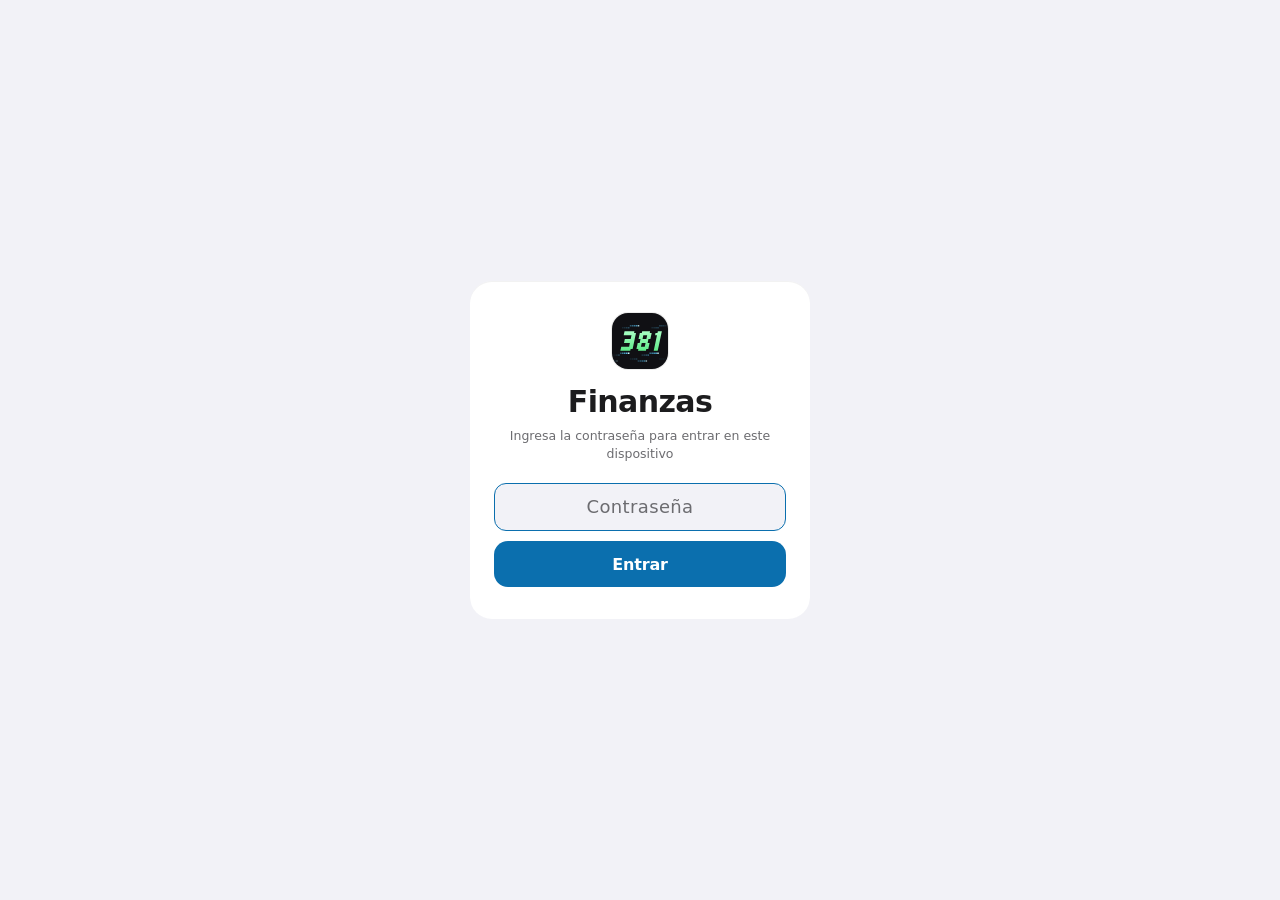
==== commit c21abd2c: "Add day mode with Automático / Día / Noche switch (v20) - Light tokens on iOS surfaces (#F2F2F7 grou" ====
--- a/dashboard/index.html
+++ b/dashboard/index.html
@@ -4,10 +4,11 @@
 <meta charset="UTF-8">
 <meta name="viewport" content="width=device-width, initial-scale=1.0, viewport-fit=cover">
 <meta name="theme-color" content="#101014">
-<meta name="color-scheme" content="dark">
+<meta name="color-scheme" content="light dark">
 <meta name="apple-mobile-web-app-capable" content="yes">
 <meta name="apple-mobile-web-app-title" content="Finanzas">
 <meta name="apple-mobile-web-app-status-bar-style" content="black-translucent">
+<script>/* tema antes de pintar: sin destello al abrir en modo día */(function(){var p='auto';try{p=localStorage.getItem('finanzas_tema')||'auto'}catch(e){}var t=p==='auto'?(window.matchMedia&&matchMedia('(prefers-color-scheme: light)').matches?'claro':'oscuro'):p;document.documentElement.setAttribute('data-tema',t);})();</script>
 <link rel="manifest" href="manifest.json">
 <link rel="apple-touch-icon" href="apple-touch-icon.png">
 <link rel="icon" href="icon-192.png">
--- a/dashboard/style.css
+++ b/dashboard/style.css
@@ -62,12 +62,12 @@
 .wrap{
   max-width:560px; margin:0 auto;
   padding: calc(env(safe-area-inset-top,0px) + 14px) calc(env(safe-area-inset-right,0px) + 16px)
-           calc(env(safe-area-inset-bottom,0px) + 112px) calc(env(safe-area-inset-left,0px) + 16px);
+           calc(max(10px, calc(env(safe-area-inset-bottom,0px) - 12px)) + 92px) calc(env(safe-area-inset-left,0px) + 16px);
   display:flex; flex-direction:column; gap:16px;
 }
-#app{ display:flex; flex-direction:column; gap:12px; }
+#app{ display:flex; flex-direction:column; gap:16px; }
 #app > div:empty{ display:none; }
-.vista-cards, #rVista{ display:flex; flex-direction:column; gap:12px; margin-top:12px; }
+.vista-cards, #rVista{ display:flex; flex-direction:column; gap:16px; margin-top:16px; }
 
 /* ---------- cabecera ---------- */
 .top{ display:flex; flex-direction:column; gap:18px; padding:2px 2px 0; view-transition-name: cabecera; }
@@ -124,7 +124,8 @@
 /* ---------- barra de pestañas ---------- */
 .tabbar{
   position:fixed; z-index:40; left:50%; transform:translateX(-50%);
-  bottom:calc(env(safe-area-inset-bottom,0px) + 12px);
+  /* v19: más cerca del borde, como en iOS: sobre la barrita de inicio, no 12px por encima del área segura */
+  bottom:max(10px, calc(env(safe-area-inset-bottom,0px) - 12px));
   width:min(528px, calc(100% - 24px));
   display:grid; grid-template-columns:repeat(5,minmax(0,1fr)); gap:2px; padding:6px; border-radius:22px;
   background:var(--bar); -webkit-backdrop-filter:blur(20px) saturate(1.4); backdrop-filter:blur(20px) saturate(1.4);
@@ -621,7 +622,7 @@
   #app > .card.wide{ grid-column:1 / -1; }
   .note{ grid-column:1 / -1; }
   body[data-page="gastos"] #app{ display:flex; align-items:stretch; }
-  .vista-cards{ display:grid; grid-template-columns:repeat(auto-fit, minmax(420px, 1fr)); gap:20px; align-items:start; margin-top:12px; }
+  .vista-cards{ display:grid; grid-template-columns:repeat(auto-fit, minmax(420px, 1fr)); gap:20px; align-items:start; margin-top:20px; }
   .vista-cards > .card{ margin:0; width:100%; }
   .vista-cards > .card.wide{ grid-column:1 / -1; }
 
@@ -745,7 +746,8 @@
 .tabbar a[aria-current="page"]{ background:rgba(255,255,255,.1); color:var(--accent); }
 @media (prefers-reduced-transparency: reduce){ .tabbar{ background:#1C1C1E; backdrop-filter:none; -webkit-backdrop-filter:none; } }
 
-#app{ gap:0; }
+/* Inicio separa sus secciones con su propio margen (títulos de sección fuera de los grupos) */
+body[data-page="inicio"] #app{ gap:0; }
 
 /* tarjeta resumen */
 .ap-card{ background:var(--card); border-radius:24px; padding:18px 18px 16px; display:flex; flex-direction:column; gap:14px; position:relative; overflow:hidden; }
@@ -914,3 +916,96 @@
 .ap-list span{ flex-wrap:wrap; }
 .ap-sm{ display:block; width:100%; font-size:13px; color:var(--label-3); margin-top:1px; }
 .ap-list > div:has(.ap-sm){ align-items:center; }
+
+/* ---- v19 · pulido ---- */
+/* columnas de cifras con ancho fijo: las barras de una lista empiezan y terminan en el mismo lugar */
+.row:has(.row-track) > .right, .row:has(.div-track) > .right{ min-width:96px; } .row:has(.row-track) > .amt{ min-width:84px; } .row:has(.row-track) > .right, .row:has(.row-track) > .amt, .row:has(.div-track) > .right{ text-align:right; align-items:flex-end; }
+.row:has(.row-track) .row-track, .row:has(.div-track) .div-track{ width:100%; }
+/* Pago: el desglose por tipo son pares que nunca se parten por la mitad */
+.split, .row .split{ display:flex; flex-wrap:wrap; gap:2px 12px; margin-top:3px; font-size:13px; color:var(--label-3); letter-spacing:0; }
+.split .pair{ white-space:nowrap; }
+.split .pair b{ color:var(--label-2); font-weight:600; font-variant-numeric:tabular-nums; }
+/* avatares redondos, como todos los íconos de lista */
+.av{ width:32px; height:32px; border-radius:50%; font-size:13px; font-weight:700; }
+/* el botón principal de una tarjeta ocupa todo el ancho, igual en Inicio y Presupuesto */
+.card > .btn{ align-self:stretch; justify-content:center; }
+.btn.sm.done{ background:var(--ok-soft); color:var(--ok); }
+/* sin conexión y sin copia guardada: una tarjeta que explica qué pasó y cómo seguir */
+.state-card{ align-items:center; text-align:center; gap:10px; padding:32px 22px 24px; margin-top:8px; }
+.state-ic{ width:56px; height:56px; border-radius:50%; background:var(--track); display:grid; place-items:center; margin-bottom:4px; }
+.state-t{ margin:0; font-family:var(--font-display); font-size:20px; font-weight:700; letter-spacing:-0.02em; }
+.state-s{ margin:0 0 8px; max-width:34ch; font-size:15px; line-height:1.45; color:var(--label-2); text-wrap:pretty; }
+.state-card .btn{ align-self:stretch; justify-content:center; }
+/* esqueleto de carga con la forma real de la pantalla: resumen con anillo y una lista agrupada */
+.skel{ height:auto; min-height:148px; background-color:var(--card); border-radius:var(--radius); }
+.skel::after{ content:none; }
+.skel.hero{ min-height:236px;
+  background-image:
+    linear-gradient(var(--sunken), var(--sunken)), linear-gradient(var(--sunken), var(--sunken)),
+    linear-gradient(var(--sunken), var(--sunken)), linear-gradient(var(--sunken), var(--sunken)),
+    radial-gradient(circle at center, transparent 34px, var(--sunken) 35px, var(--sunken) 47px, transparent 48px);
+  background-repeat:no-repeat;
+  background-size:30% 14px, 46% 34px, 38% 12px, calc(100% - 36px) 52px, 104px 104px;
+  background-position:18px 24px, 18px 50px, 18px 96px, 18px 162px, calc(100% - 18px) 22px; }
+.skel:not(.hero){
+  background-image:
+    radial-gradient(circle at 19px 19px, var(--sunken) 18.5px, transparent 19.5px), linear-gradient(var(--sunken), var(--sunken)), linear-gradient(var(--sunken), var(--sunken)),
+    radial-gradient(circle at 19px 19px, var(--sunken) 18.5px, transparent 19.5px), linear-gradient(var(--sunken), var(--sunken)), linear-gradient(var(--sunken), var(--sunken));
+  background-repeat:no-repeat;
+  background-size:38px 38px, 42% 12px, 26% 10px, 38px 38px, 36% 12px, 22% 10px;
+  background-position:16px 18px, 66px 24px, 66px 44px, 16px 90px, 66px 96px, 66px 116px; }
+/* foco de teclado también en los desplegables; barra de desplazamiento y cursor con los colores de la app */
+summary:focus-visible{ outline:2px solid var(--accent); outline-offset:3px; border-radius:8px; }
+html{ scrollbar-color:#3A3A3C transparent; }
+input, textarea{ caret-color:var(--accent); }
+.state-t{ text-wrap:balance; }
+
+/* ============================================================
+   v20 · MODO DÍA
+   Superficies de iOS en claro: fondo #F2F2F7, tarjetas blancas, separadores tenues.
+   Las tintas son versiones profundas de la marca para que el texto de color se lea
+   sobre blanco (celeste #0B6FAE, verde #1A7F37, ámbar #9A6700, rojo #D70015).
+   ============================================================ */
+:root[data-tema="claro"]{
+  color-scheme: light;
+  --bg:#F2F2F7; --rail:#E9E9EE; --card:#FFFFFF; --sunken:#F2F2F7; --raised:#E5E5EA;
+  --label:#1C1C1E; --label-2:#3C3C43; --label-3:#6C6C70; --label-4:#AEAEB2;
+  --sep:rgba(60,60,67,0.16); --track:rgba(120,120,128,0.14); --fill:rgba(120,120,128,0.10);
+  --grid:rgba(60,60,67,0.12); --edge:rgba(0,0,0,0.05);
+  --accent:#0B6FAE; --accent-2:#095D93; --accent-ink:#FFFFFF;
+  --accent-soft:rgba(11,111,174,0.10); --accent-soft-2:rgba(11,111,174,0.16);
+  --ok:#1A7F37; --justo:#9A6700; --alto:#D70015; --warn:#C2410C; --info:#0B6FAE;
+  --ok-soft:rgba(26,127,55,0.11); --justo-soft:rgba(154,103,0,0.11); --alto-soft:rgba(215,0,21,0.09);
+  --up:#D70015; --up-soft:rgba(215,0,21,0.09); --down:#1A7F37; --down-soft:rgba(26,127,55,0.11);
+  --warn-soft:rgba(194,65,12,0.10);
+  --ink:#1C1C1E;
+  --seg-on:#FFFFFF; --bar:rgba(249,249,251,0.82); --scrim:rgba(0,0,0,0.28);
+  --shadow-bar:0 10px 30px rgba(0,0,0,0.12), 0 0 0 1px rgba(0,0,0,0.05);
+}
+/* lo que estaba escrito para fondo oscuro */
+[data-tema="claro"] ::selection{ background:rgba(11,111,174,.22); color:inherit; }
+[data-tema="claro"] .tabbar{ background:rgba(249,249,251,.82); box-shadow:inset 0 0 0 .5px rgba(0,0,0,.06), 0 10px 30px rgba(0,0,0,.12); }
+[data-tema="claro"] .tabbar a[aria-current="page"]{ background:rgba(0,0,0,.06); }
+@media (prefers-reduced-transparency: reduce){ [data-tema="claro"] .tabbar{ background:#FFFFFF; } }
+[data-tema="claro"] .ap-btn{ background:var(--accent-soft); }
+[data-tema="claro"] .ap-btn.solid{ background:var(--accent); color:var(--accent-ink); }
+@media (hover:hover) and (pointer:fine){ [data-tema="claro"] .ap-btn:hover{ background:var(--accent-soft-2); } [data-tema="claro"] .ap-btn.solid:hover{ background:var(--accent-2); } }
+[data-tema="claro"] .ap-row .chev{ color:rgba(60,60,67,.3); }
+[data-tema="claro"] .seg .pill{ box-shadow:0 3px 8px rgba(0,0,0,.12), 0 0 0 .5px rgba(0,0,0,.04); }
+[data-tema="claro"] .search:focus-within{ box-shadow:0 0 0 2px rgba(11,111,174,.35); }
+[data-tema="claro"] .sheet{ box-shadow:0 -12px 40px rgba(0,0,0,.18); }
+[data-tema="claro"] html, html[data-tema="claro"]{ scrollbar-color:#C7C7CC transparent; }
+/* el logo conserva su azulejo oscuro (es la marca), con un borde suave para separarlo del fondo claro */
+[data-tema="claro"] .logo381{ box-shadow:0 0 0 1px rgba(0,0,0,.08); }
+/* el anillo, la proyección y el resumen usan --st: en claro el tinte del fondo se suaviza */
+[data-tema="claro"] .ap-hero::before{ opacity:.7; }
+
+/* botón de apariencia en la cabecera */
+.brand-r{ display:flex; align-items:center; gap:6px; flex-shrink:0; }
+.tema-btn{ width:36px; height:36px; border-radius:50%; border:0; background:var(--track); color:var(--label-2); display:grid; place-items:center; cursor:pointer;
+  transition:transform .16s var(--ease-out), background-color .2s ease, color .2s ease; }
+.tema-btn:active{ transform:scale(.92); }
+.tema-btn svg{ display:block; }
+@media (hover:hover) and (pointer:fine){ .tema-btn:hover{ color:var(--label); } }
+/* el cambio de tema se funde en lugar de saltar */
+html.cambiando-tema, html.cambiando-tema *{ transition:background-color .35s ease, color .35s ease, border-color .35s ease, fill .35s ease, stroke .35s ease !important; }
